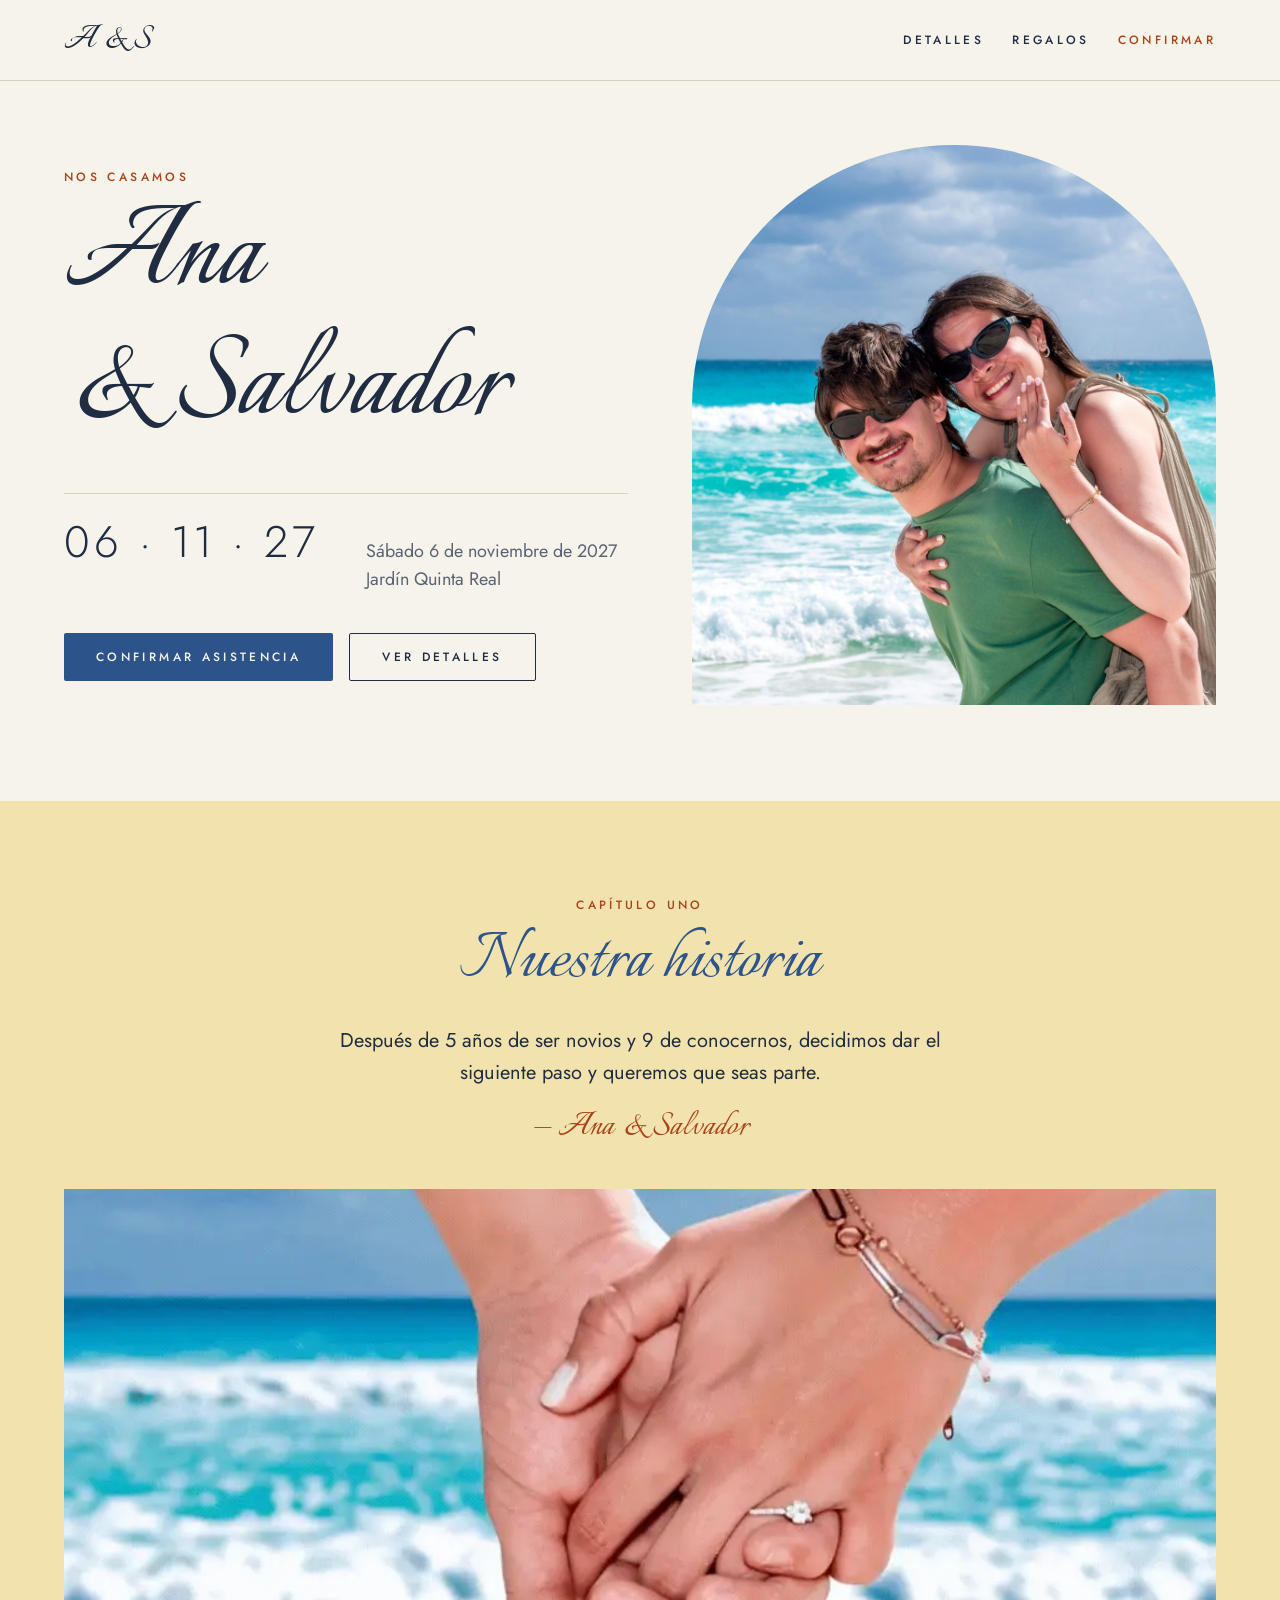
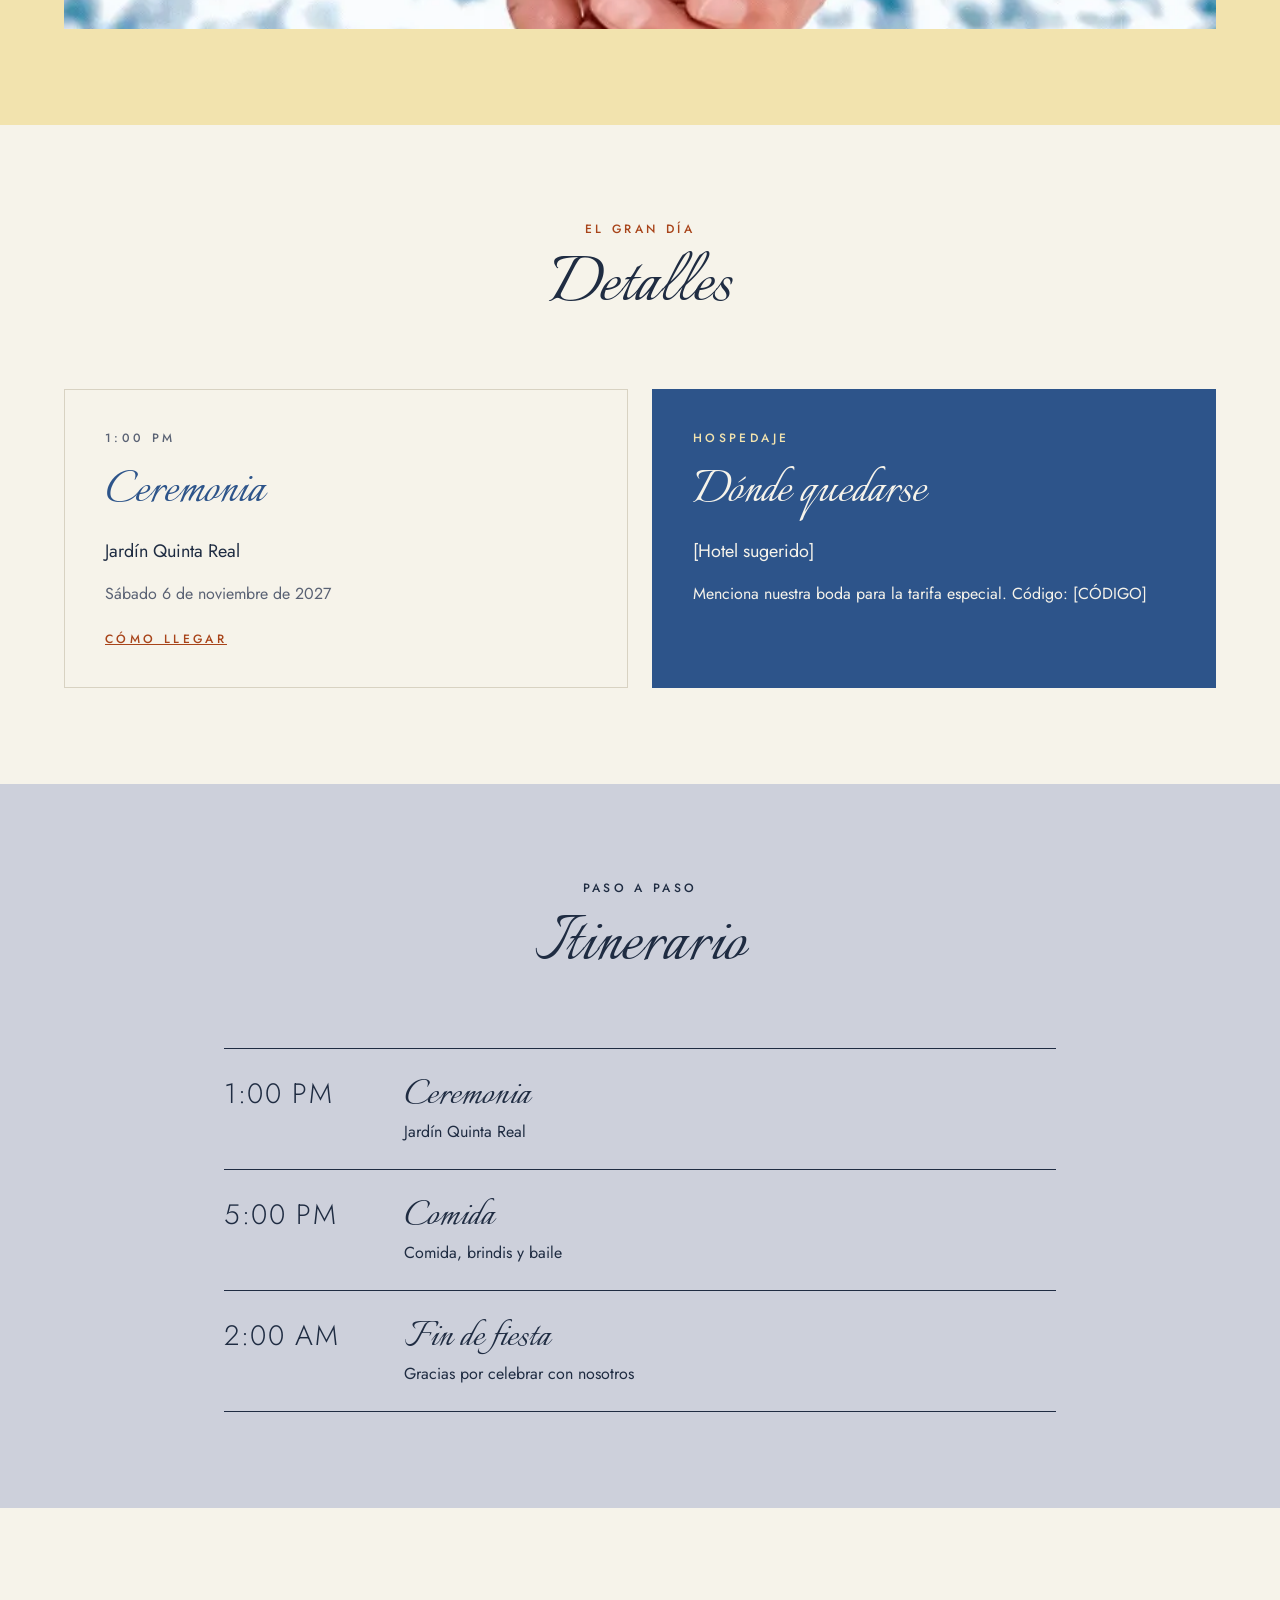
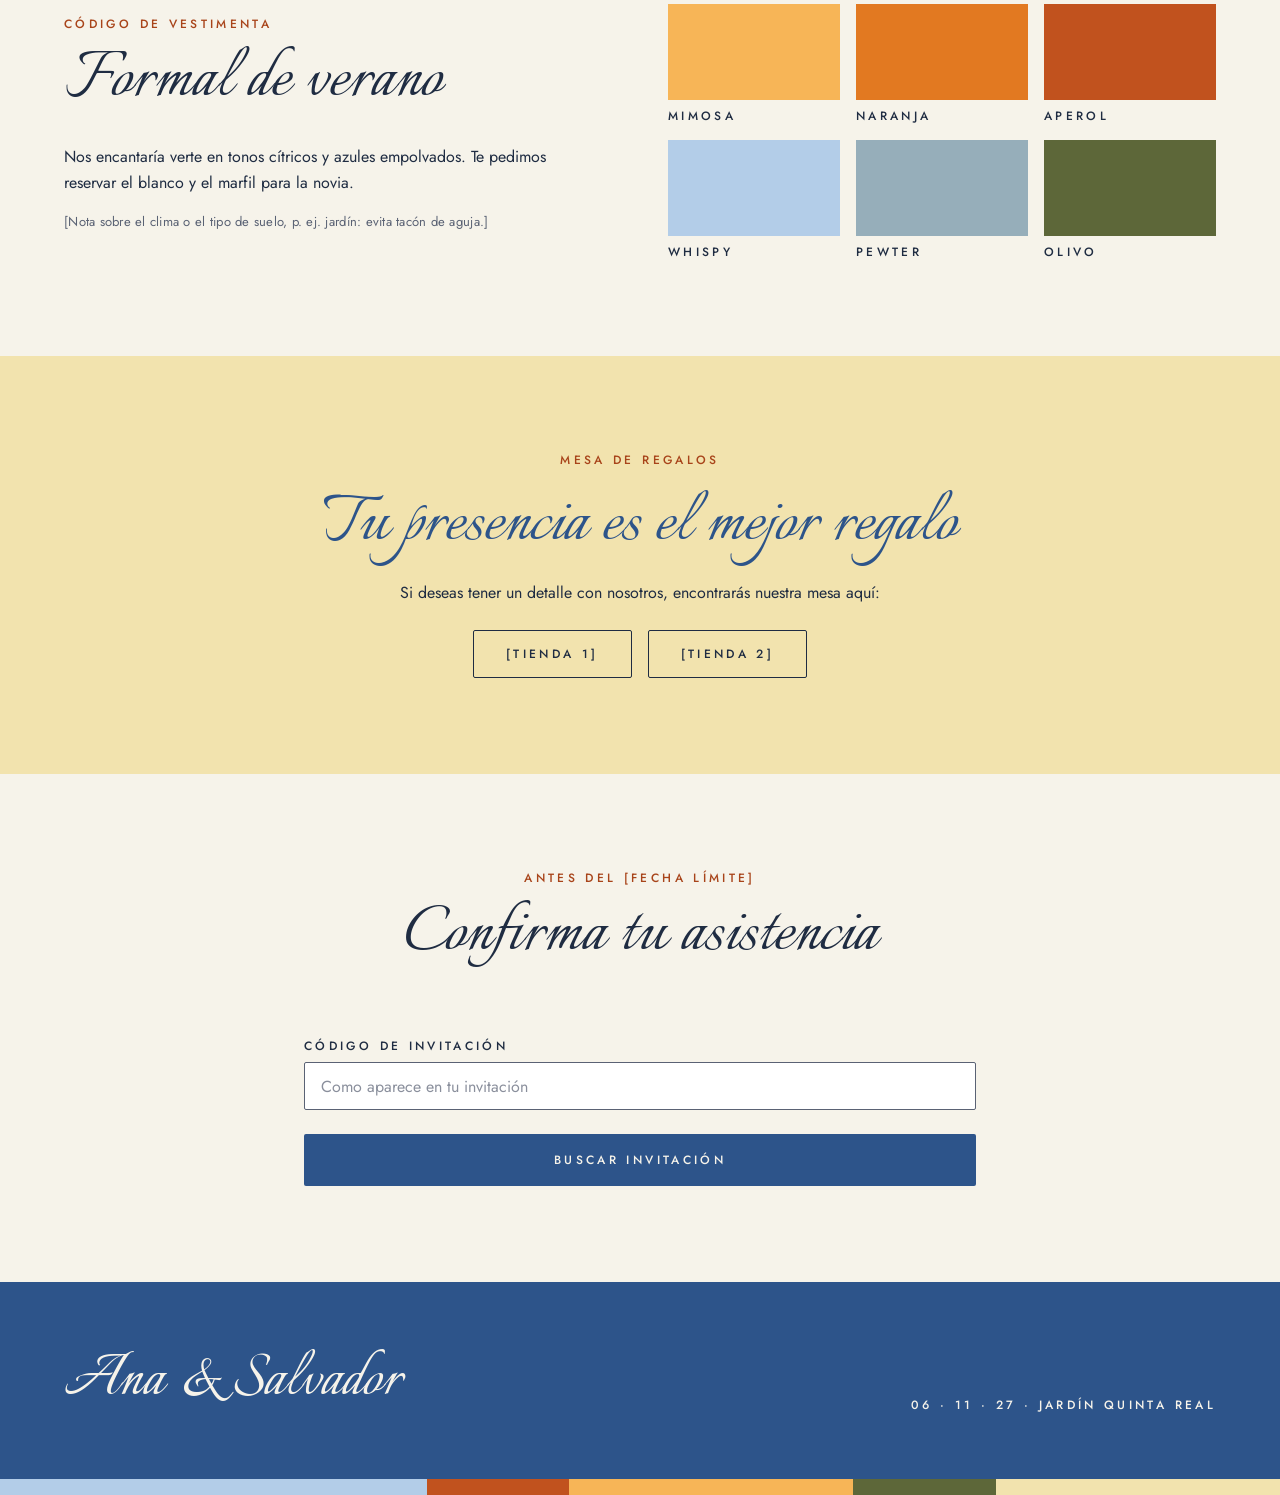
==== docs/index.html @ f6ec19f7 "cambios" ====
<!DOCTYPE html>
<html lang="es">
<head>
<meta charset="utf-8">
<meta name="viewport" content="width=device-width, initial-scale=1">
<title>Ana &amp; Salvador</title>
<meta name="description" content="Ana & Salvador se casan el 6 de noviembre de 2027 en Jardín Quinta Real. Confirma tu asistencia.">
<link rel="preconnect" href="https://fonts.googleapis.com">
<link rel="preconnect" href="https://fonts.gstatic.com" crossorigin>
<link href="https://fonts.googleapis.com/css2?family=Italianno&family=Jost:wght@300;400;500&display=swap" rel="stylesheet">
<link rel="stylesheet" href="styles.css">
</head>
<body>

<!-- Navegación -->
<header class="nav-wrap">
  <nav aria-label="Principal" class="nav">
    <a href="#inicio" class="nav-logo">A &amp; S</a>
    <div class="nav-links eyebrow">
      <a href="#detalles">Detalles</a>
      <a href="#regalos">Regalos</a>
      <a href="#rsvp" class="accent">Confirmar</a>
    </div>
  </nav>
</header>

<!-- Portada -->
<section id="inicio" class="hero">
  <div class="hero-text">
    <p class="eyebrow accent">Nos casamos</p>
    <h1 class="script hero-title">Ana<br>&amp; Salvador</h1>
    <div class="hero-date">
      <p class="cifra">06 · 11 · 27</p>
      <p class="subtitulo muted">Sábado 6 de noviembre de 2027<br>Jardín Quinta Real</p>
    </div>
    <div class="btn-row">
      <a href="#rsvp" class="btn btn-solid">Confirmar asistencia</a>
      <a href="#detalles" class="btn btn-outline">Ver detalles</a>
    </div>
  </div>
  <div class="hero-photo">
    <img src="img/portada.jpg" alt="Los novios en la playa, él la carga en la espalda y ella muestra su anillo de compromiso">
  </div>
</section>

<!-- Historia -->
<section id="historia" class="band band-mantequilla">
  <div class="container center stack">
    <p class="eyebrow aperol">Capítulo uno</p>
    <h2 class="script titulo-lg azul">Nuestra historia</h2>
    <p class="lead">Después de 5 años de ser novios y 9 de conocernos, decidimos dar el siguiente paso y queremos que seas parte.</p>
    <p class="script firma">— Ana &amp; Salvador</p>
    <img class="historia-img" src="img/historia.webp" alt="Las manos de los novios entrelazadas frente al mar, con el anillo de compromiso" loading="lazy">
  </div>
</section>

<!-- Detalles -->
<section id="detalles" class="container section">
  <div class="section-head">
    <p class="eyebrow accent">El gran día</p>
    <h2 class="script titulo-lg">Detalles</h2>
  </div>
  <div class="cards">
    <article class="card">
      <p class="eyebrow muted">1:00 PM</p>
      <h3 class="script titulo-md azul">Ceremonia</h3>
      <p class="subtitulo">Jardín Quinta Real</p>
      <p class="muted">Sábado 6 de noviembre de 2027</p>
      <a class="eyebrow card-link" href="https://maps.app.goo.gl/5q1c95rzVZUVkQ62A" target="_blank" rel="noopener">Cómo llegar</a>
    </article>
    <article class="card card-azul">
      <p class="eyebrow mantequilla">Hospedaje</p>
      <h3 class="script titulo-md">Dónde quedarse</h3>
      <p class="subtitulo">[Hotel sugerido]</p>
      <p>Menciona nuestra boda para la tarifa especial. Código: [CÓDIGO]</p>
    </article>
  </div>
</section>

<!-- Itinerario -->
<section id="itinerario" class="band band-nube">
  <div class="container narrow section">
    <div class="section-head">
      <p class="eyebrow">Paso a paso</p>
      <h2 class="script titulo-lg">Itinerario</h2>
    </div>
    <ol class="itinerario">
      <li><span class="hora">1:00 PM</span><span class="evento"><span class="script">Ceremonia</span><span>Jardín Quinta Real</span></span></li>
      <li><span class="hora">5:00 PM</span><span class="evento"><span class="script">Comida</span><span>Comida, brindis y baile</span></span></li>
      <li><span class="hora">2:00 AM</span><span class="evento"><span class="script">Fin de fiesta</span><span>Gracias por celebrar con nosotros</span></span></li>
    </ol>
  </div>
</section>

<!-- Vestimenta -->
<section id="vestimenta" class="container section split">
  <div class="split-text">
    <p class="eyebrow accent">Código de vestimenta</p>
    <h2 class="script titulo-lg">Formal de verano</h2>
    <p>Nos encantaría verte en tonos cítricos y azules empolvados. Te pedimos reservar el blanco y el marfil para la novia.</p>
    <p class="nota muted">[Nota sobre el clima o el tipo de suelo, p. ej. jardín: evita tacón de aguja.]</p>
  </div>
  <ul aria-label="Paleta sugerida" class="paleta">
    <li><span style="background:#F7B557"></span><span class="eyebrow">Mimosa</span></li>
    <li><span style="background:#E27921"></span><span class="eyebrow">Naranja</span></li>
    <li><span style="background:#C1521E"></span><span class="eyebrow">Aperol</span></li>
    <li><span style="background:#B3CDE8"></span><span class="eyebrow">Whispy</span></li>
    <li><span style="background:#96AEBA"></span><span class="eyebrow">Pewter</span></li>
    <li><span style="background:#5D6739"></span><span class="eyebrow">Olivo</span></li>
  </ul>
</section>

<!-- Regalos -->
<section id="regalos" class="band band-mantequilla">
  <div class="container narrow section center stack">
    <p class="eyebrow aperol">Mesa de regalos</p>
    <h2 class="script titulo-lg azul">Tu presencia es el mejor regalo</h2>
    <p class="lead-sm">Si deseas tener un detalle con nosotros, encontrarás nuestra mesa aquí:</p>
    <div class="btn-row center-row">
      <a href="#regalos" class="btn btn-outline">[Tienda 1]</a>
      <a href="#regalos" class="btn btn-outline">[Tienda 2]</a>
    </div>
  </div>
</section>

<!-- RSVP -->
<section id="rsvp" class="rsvp section">
  <div class="section-head">
    <p class="eyebrow accent">Antes del [fecha límite]</p>
    <h2 class="script titulo-lg">Confirma tu asistencia</h2>
  </div>

  <!-- Paso 1: código -->
  <form id="form-codigo" class="form" novalidate>
    <div class="field">
      <label for="rsvp-codigo" class="eyebrow">Código de invitación</label>
      <input id="rsvp-codigo" name="codigo" type="text" autocomplete="off" autocapitalize="characters" spellcheck="false" placeholder="Como aparece en tu invitación" required>
    </div>
    <p id="codigo-error" class="error" role="alert" hidden></p>
    <button type="submit" class="btn btn-solid btn-block">Buscar invitación</button>
  </form>

  <!-- Paso 2: integrantes -->
  <form id="form-invitados" class="form" novalidate hidden>
    <div class="grupo-head">
      <p class="eyebrow muted">Invitación para</p>
      <p id="grupo-nombre" class="script titulo-sm azul"></p>
    </div>
    <div id="lista-invitados" class="invitados"></div>
    <p id="invitados-error" class="error" role="alert" hidden></p>
    <button type="submit" class="btn btn-solid btn-block">Enviar confirmación</button>
    <button type="button" id="btn-otro-codigo" class="link-btn eyebrow">Usar otro código</button>
  </form>

  <!-- Paso 3: gracias -->
  <div id="rsvp-gracias" class="gracias" role="status" hidden>
    <p class="script gracias-titulo">¡Gracias!</p>
    <p id="gracias-texto" class="gracias-texto"></p>
    <button type="button" id="btn-editar" class="btn btn-outline">Editar respuesta</button>
  </div>
</section>

<!-- Pie -->
<footer class="footer">
  <div class="container footer-inner">
    <p class="script footer-names">Ana &amp; Salvador</p>
    <p class="eyebrow">06 · 11 · 27 · Jardín Quinta Real</p>
  </div>
  <div class="footer-stripes" aria-hidden="true">
    <span style="background:#B3CDE8"></span><span style="background:#C1521E"></span><span style="background:#F7B557"></span><span style="background:#5D6739"></span><span style="background:#F2E3AE"></span>
  </div>
</footer>

<template id="tpl-invitado">
  <fieldset class="invitado">
    <legend class="invitado-nombre"></legend>
    <div class="opciones" data-campo="asiste">
      <button type="button" class="opcion" data-valor="si" aria-pressed="false">Asistirá</button>
      <button type="button" class="opcion" data-valor="no" aria-pressed="false">No podrá asistir</button>
    </div>
    <div class="menu" hidden>
      <p class="eyebrow muted menu-label">Menú</p>
      <div class="opciones" data-campo="menu">
        <button type="button" class="opcion" data-valor="Tradicional" aria-pressed="false">Tradicional</button>
        <button type="button" class="opcion" data-valor="Vegetariano" aria-pressed="false">Vegetariano</button>
      </div>
    </div>
  </fieldset>
</template>

<script src="config.js"></script>
<script src="app.js"></script>
</body>
</html>
---- docs/styles.css ----
:root {
  --papel: #F6F3EA;
  --mantequilla: #F2E3AE;
  --nube: #CDD0DB;
  --linea: #D8D2C2;
  --azul: #2D548A;
  --aperol: #C1521E;
  --texto-aperol: #A8441A;
  --topaz: #87260E;
  --tinta: #1F2C42;
  --suave: #5A6274;
  --script: "Italianno", "Snell Roundhand", cursive;
  --sans: "Jost", "Futura", "Century Gothic", sans-serif;
}

* { box-sizing: border-box; }
html { scroll-behavior: smooth; }
body {
  margin: 0;
  background: var(--papel);
  color: var(--tinta);
  font: 400 16px/26px var(--sans);
}
img { max-width: 100%; }
a { color: var(--texto-aperol); }
a:hover { color: var(--topaz); }
input, button { font-family: inherit; }
input:focus-visible, button:focus-visible, a:focus-visible { outline: 2px solid var(--azul); outline-offset: 2px; }
p { margin: 0; }
h1, h2, h3 { margin: 0; font-weight: 400; }
[hidden] { display: none !important; }

/* Tipografía */
.script { font-family: var(--script); font-weight: 400; }
.eyebrow { font-size: 12px; line-height: 16px; font-weight: 500; letter-spacing: 0.28em; text-transform: uppercase; }
.cifra { font-size: 44px; line-height: 48px; font-weight: 300; letter-spacing: 0.08em; }
.subtitulo { font-size: 18px; line-height: 28px; }
.nota { font-size: 13px; line-height: 20px; letter-spacing: 0.02em; }
.titulo-lg { font-size: 80px; line-height: 1; }
.titulo-md { font-size: 56px; line-height: 1.05; }
.titulo-sm { font-size: 48px; line-height: 1.05; }
.accent, .aperol { color: var(--texto-aperol); }
.azul { color: var(--azul); }
.muted { color: var(--suave); }
.mantequilla { color: var(--mantequilla); }

/* Layout */
.container { max-width: 1200px; margin: 0 auto; padding-left: 24px; padding-right: 24px; }
.narrow { max-width: 880px; }
.section { padding-top: 96px; padding-bottom: 96px; }
.section-head { text-align: center; margin-bottom: 64px; }
.section-head .eyebrow { margin-bottom: 8px; }
.center { text-align: center; }
.stack { display: flex; flex-direction: column; align-items: center; gap: 16px; }
.band-mantequilla { background: var(--mantequilla); }
.band-nube { background: var(--nube); }

/* Botones */
.btn-row { margin-top: 40px; display: flex; flex-wrap: wrap; gap: 16px; }
.center-row { justify-content: center; margin-top: 8px; }
.btn {
  display: inline-flex; align-items: center; justify-content: center;
  min-height: 48px; padding: 0 32px;
  font-size: 12px; font-weight: 500; letter-spacing: 0.28em; text-transform: uppercase;
  text-decoration: none; border-radius: 2px; cursor: pointer;
}
.btn-solid { background: var(--azul); color: var(--papel); border: 0; }
.btn-solid:hover { background: #24456f; color: var(--papel); }
.btn-solid:disabled { opacity: 0.6; cursor: wait; }
.btn-outline { background: transparent; border: 1px solid var(--tinta); color: var(--tinta); }
.btn-outline:hover { background: var(--tinta); color: var(--papel); }
.btn-block { width: 100%; min-height: 52px; }

/* Navegación */
.nav-wrap { border-bottom: 1px solid var(--linea); }
.nav { max-width: 1200px; margin: 0 auto; padding: 20px 24px; display: flex; flex-wrap: wrap; align-items: center; justify-content: space-between; gap: 16px; }
.nav-logo { font-family: var(--script); font-size: 40px; line-height: 40px; color: var(--tinta); text-decoration: none; }
.nav-links { display: flex; flex-wrap: wrap; gap: 8px 28px; }
.nav-links a { color: var(--tinta); text-decoration: none; }
.nav-links a.accent { color: var(--texto-aperol); }

/* Portada */
.hero { max-width: 1200px; margin: 0 auto; padding: 64px 24px 96px; display: flex; flex-wrap: wrap; gap: 64px; align-items: center; }
.hero-text { flex: 1 1 460px; min-width: 0; display: flex; flex-direction: column; }
.hero-text > .eyebrow { margin-bottom: 8px; }
.hero-title { font-size: clamp(88px, 11vw, 150px); line-height: 0.92; }
.hero-date { margin-top: 40px; padding-top: 24px; border-top: 1px solid var(--linea); display: flex; flex-wrap: wrap; gap: 24px 48px; align-items: baseline; }
.hero-photo { flex: 1 1 420px; min-width: 0; height: 560px; position: relative; }
.hero-photo img { position: absolute; inset: 0; width: 100%; height: 100%; object-fit: cover; object-position: 40% center; border-radius: 999px 999px 0 0; }

/* Historia */
#historia .container { padding-top: 96px; padding-bottom: 96px; }
#historia .eyebrow { margin-bottom: -8px; }
#historia h2 { margin-bottom: 8px; }
.lead { max-width: 640px; font-size: 20px; line-height: 32px; }
.lead-sm { max-width: 560px; }
.firma { font-size: 40px; line-height: 44px; color: var(--texto-aperol); }
.historia-img { display: block; width: 100%; height: 440px; object-fit: cover; margin-top: 24px; }

/* Detalles */
.cards { display: grid; grid-template-columns: repeat(auto-fit, minmax(300px, 1fr)); gap: 24px; }
.card { border: 1px solid var(--linea); padding: 40px; display: flex; flex-direction: column; gap: 16px; }
.card-azul { background: var(--azul); color: var(--papel); border-color: var(--azul); }
.card-link { margin-top: 8px; }

/* Itinerario */
.itinerario { list-style: none; margin: 0; padding: 0; border-top: 1px solid var(--tinta); }
.itinerario li { display: flex; flex-wrap: wrap; gap: 8px 40px; align-items: baseline; padding: 24px 0; border-bottom: 1px solid var(--tinta); }
.hora { flex: 0 0 140px; font-size: 28px; line-height: 36px; font-weight: 300; letter-spacing: 0.06em; }
.evento { flex: 1 1 240px; display: flex; flex-direction: column; }
.evento .script { font-size: 44px; line-height: 1.05; }

/* Vestimenta */
.split { display: flex; flex-wrap: wrap; gap: 48px 96px; align-items: center; }
.split-text { flex: 1 1 380px; min-width: 0; }
.split-text > .eyebrow { margin-bottom: 8px; }
.split-text h2 { margin-bottom: 24px; }
.split-text p:not(.eyebrow) { max-width: 520px; margin-bottom: 16px; }
.paleta { flex: 1 1 420px; min-width: 0; list-style: none; margin: 0; padding: 0; display: grid; grid-template-columns: repeat(3, minmax(0, 1fr)); gap: 16px; }
.paleta li { display: flex; flex-direction: column; gap: 8px; }
.paleta li span:first-child { display: block; height: 96px; }

/* RSVP */
.rsvp { max-width: 720px; margin: 0 auto; padding-left: 24px; padding-right: 24px; }
.form { display: flex; flex-direction: column; gap: 24px; }
.field { display: flex; flex-direction: column; gap: 8px; }
.field input {
  min-height: 48px; padding: 0 16px; border: 1px solid var(--suave); background: #fff; color: var(--tinta);
  font-size: 18px; letter-spacing: 0.12em; text-transform: uppercase; border-radius: 2px;
}
.field input::placeholder { text-transform: none; letter-spacing: normal; font-size: 16px; color: #8a8f9c; }
.error { color: var(--topaz); font-size: 14px; line-height: 20px; }
.grupo-head { text-align: center; padding-bottom: 8px; border-bottom: 1px solid var(--linea); }
.invitados { display: flex; flex-direction: column; gap: 16px; }
.invitado { border: 1px solid var(--linea); background: #fff; margin: 0; padding: 24px; display: flex; flex-direction: column; gap: 16px; border-radius: 2px; }
.invitado.falta { border-color: var(--aperol); }
.invitado-nombre { padding: 0; float: left; width: 100%; font-size: 20px; line-height: 28px; font-weight: 400; }
.opciones { clear: both; display: grid; grid-template-columns: repeat(2, minmax(0, 1fr)); gap: 12px; }
.opcion {
  min-height: 48px; padding: 0 12px; font-size: 12px; font-weight: 500; letter-spacing: 0.2em; text-transform: uppercase;
  border-radius: 2px; cursor: pointer; background: transparent; color: var(--tinta); border: 1px solid var(--suave);
}
.opcion:hover { border-color: var(--tinta); }
.opcion[aria-pressed="true"] { background: var(--tinta); color: var(--papel); border-color: var(--tinta); }
.menu { display: flex; flex-direction: column; gap: 8px; padding-top: 16px; border-top: 1px dashed var(--linea); }
/* El menú es secundario: botones más chicos y selección suave, sin el relleno oscuro. */
.menu .opciones { gap: 8px; }
.menu .opcion {
  min-height: 38px; font-size: 11px; letter-spacing: 0.16em;
  color: var(--suave); border-color: var(--linea); background: transparent;
}
.menu .opcion:hover { border-color: var(--suave); color: var(--tinta); }
.menu .opcion[aria-pressed="true"] { background: #EEF2F8; color: var(--azul); border-color: var(--azul); }
.link-btn { align-self: center; background: none; border: 0; padding: 8px; color: var(--suave); cursor: pointer; text-decoration: underline; text-underline-offset: 4px; }
.link-btn:hover { color: var(--tinta); }
.gracias { border: 1px solid var(--linea); padding: 64px 40px; text-align: center; display: flex; flex-direction: column; gap: 16px; align-items: center; }
.gracias-titulo { font-size: 64px; line-height: 1; color: var(--aperol); }
.gracias-texto { max-width: 440px; }

/* Pie */
.footer { background: var(--azul); color: var(--papel); }
.footer-inner { padding-top: 64px; padding-bottom: 64px; display: flex; flex-wrap: wrap; gap: 24px; align-items: flex-end; justify-content: space-between; }
.footer-names { font-size: 72px; line-height: 0.95; }
.footer-inner .eyebrow { line-height: 20px; }
.footer-stripes { display: grid; grid-template-columns: 3fr 1fr 2fr 1fr 2fr; height: 16px; }

/* Móvil */
@media (max-width: 640px) {
  .container, .rsvp, .nav, .hero { padding-left: 16px; padding-right: 16px; }
  .section, #historia .container { padding-top: 64px; padding-bottom: 64px; }
  .section-head { margin-bottom: 40px; }
  .titulo-lg { font-size: 60px; }
  .titulo-md { font-size: 48px; }
  .titulo-sm { font-size: 40px; }
  .hero { padding-top: 40px; padding-bottom: 64px; gap: 40px; }
  .hero-text, .hero-photo, .split-text, .paleta { flex-basis: 100%; }
  .hero-title { font-size: 84px; }
  .hero-photo { height: 420px; }
  .historia-img { height: 280px; }
  .card { padding: 28px 24px; }
  .cards { grid-template-columns: 1fr; }
  .hora { flex-basis: 100%; }
  .invitado { padding: 20px 16px; }
  .opcion { letter-spacing: 0.12em; }
  .gracias { padding: 48px 20px; }
  .footer-names { font-size: 56px; }
}
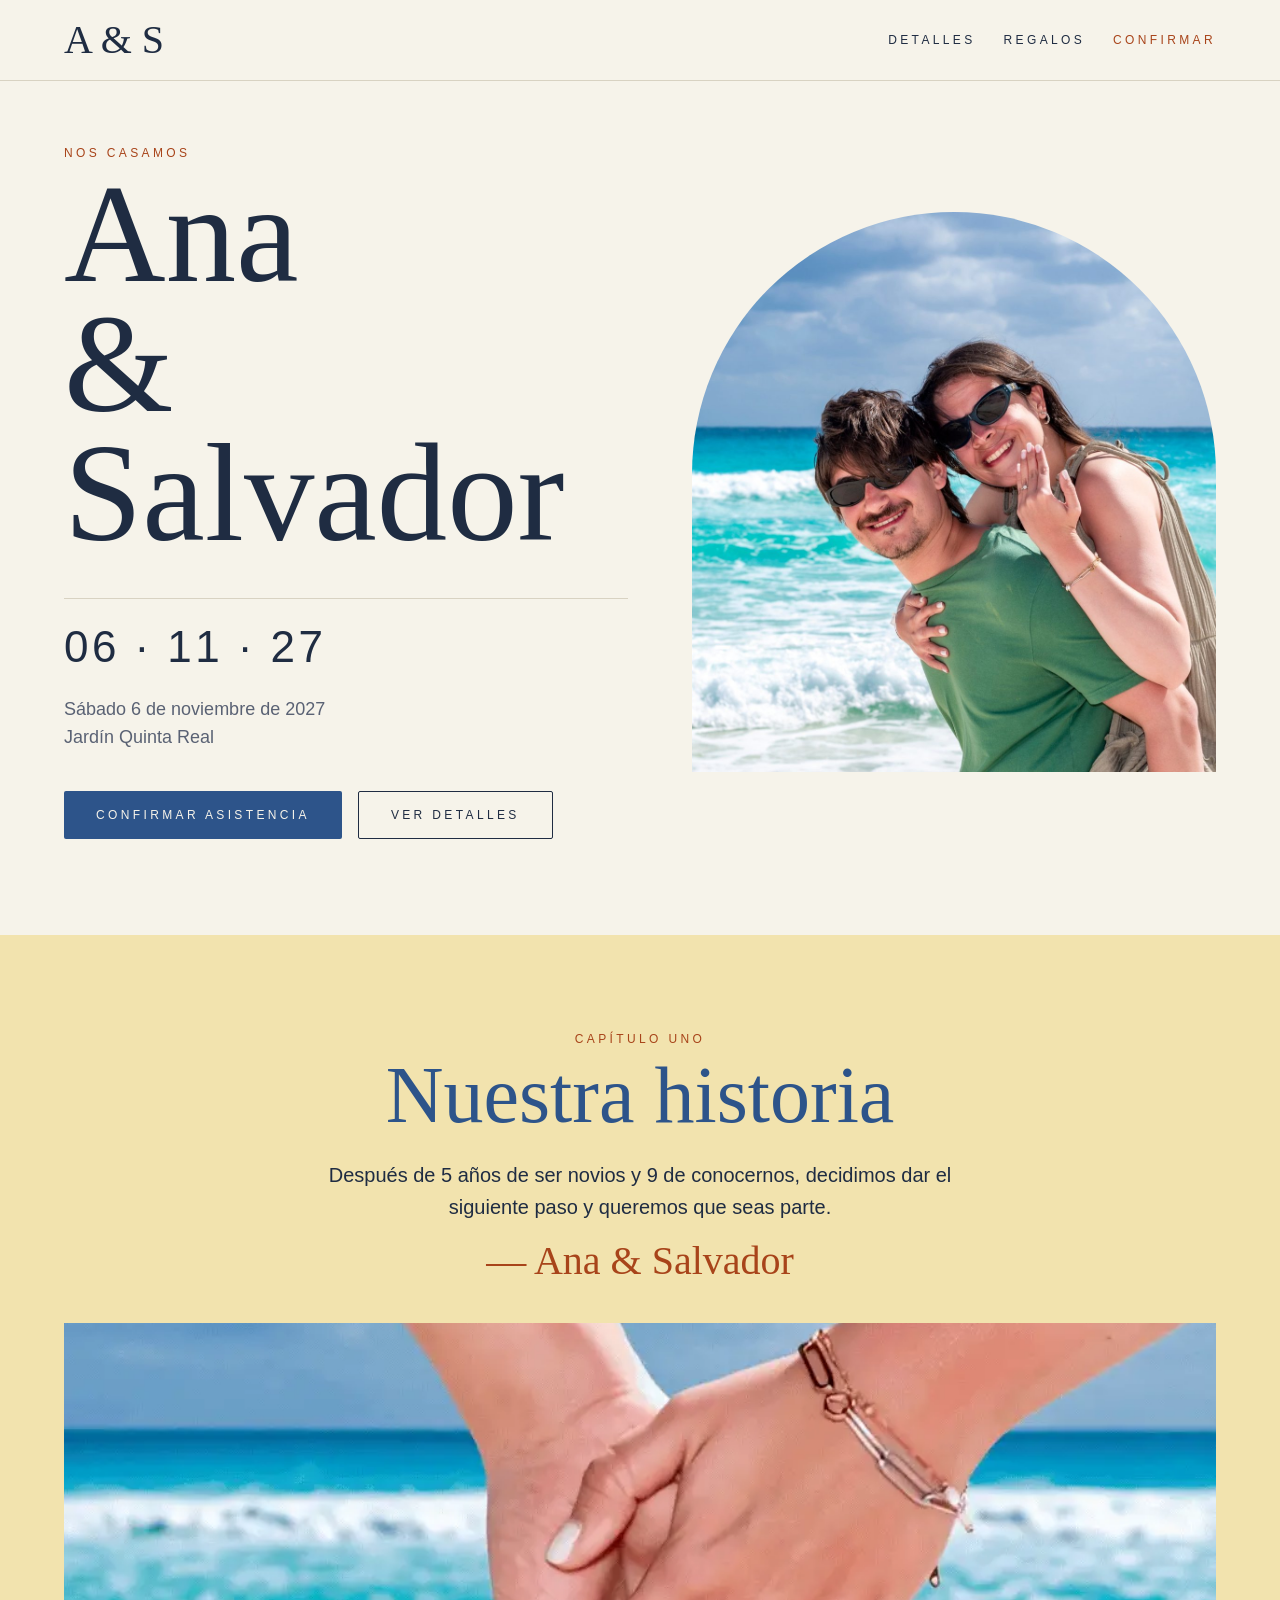
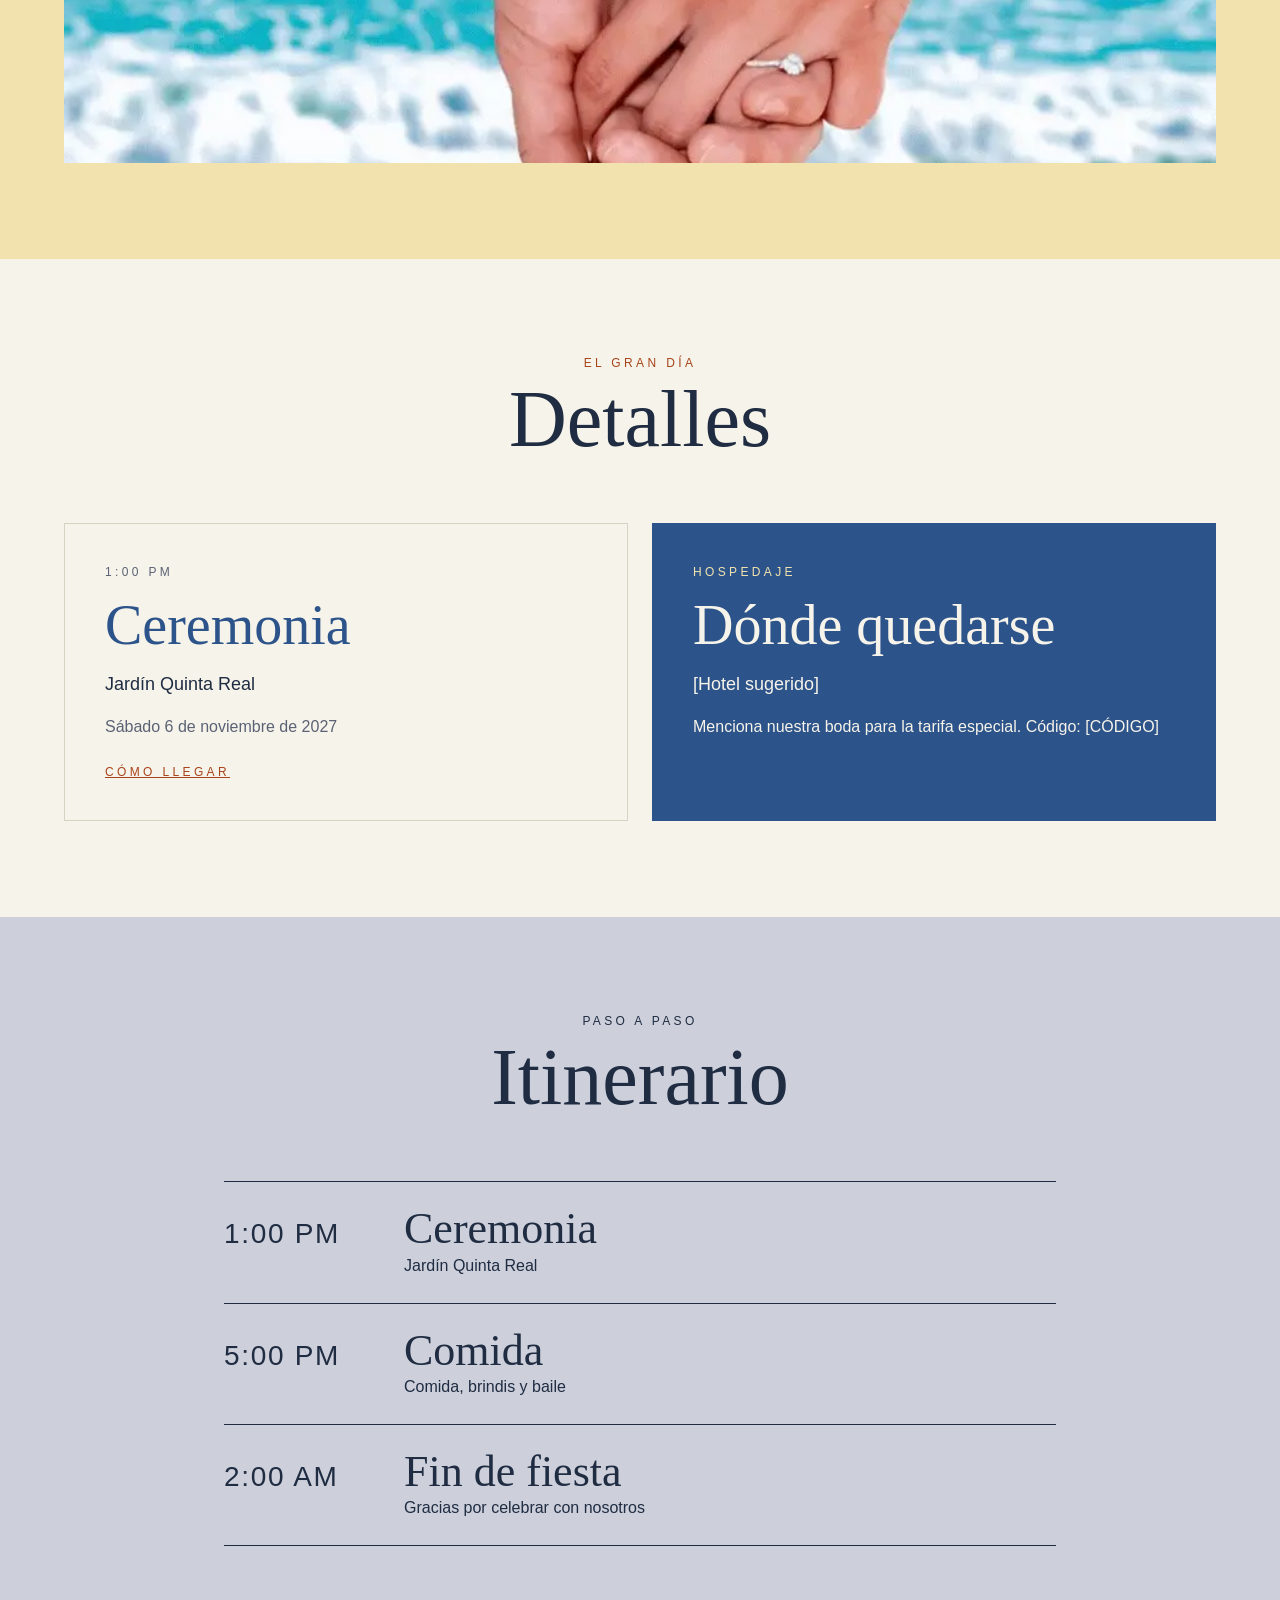
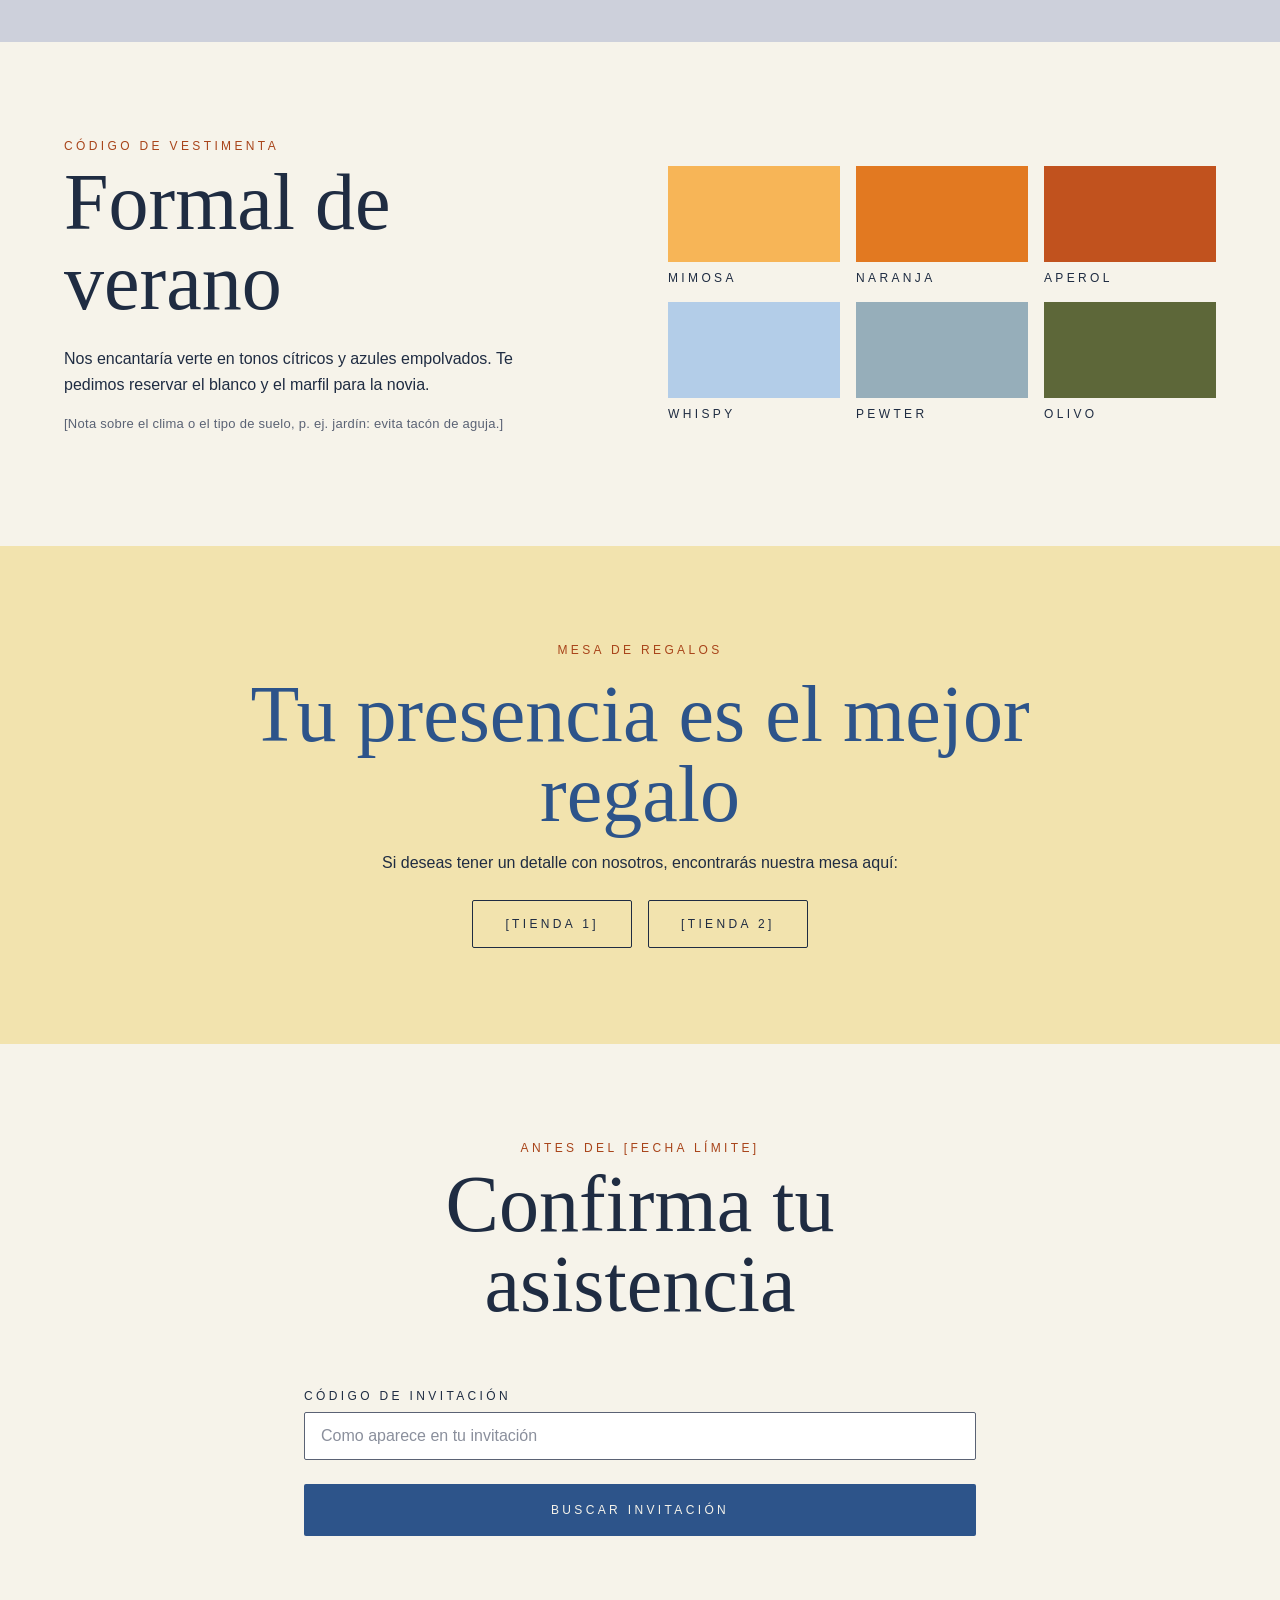
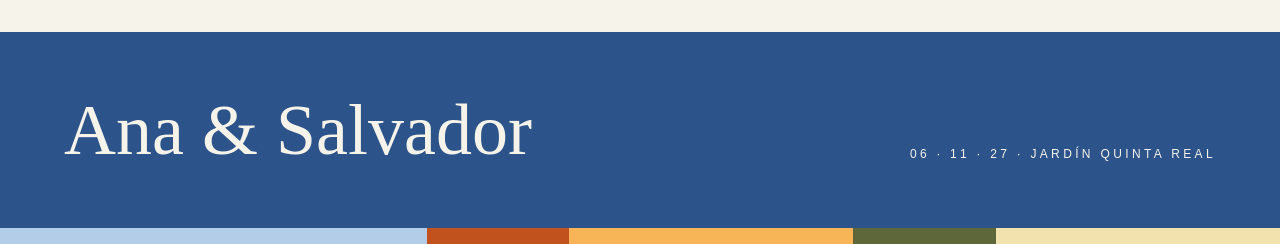
==== commit c0b02c85: "cambios" ====
--- a/docs/index.html
+++ b/docs/index.html
@@ -3,6 +3,8 @@
 <head>
 <meta charset="utf-8">
 <meta name="viewport" content="width=device-width, initial-scale=1">
+<meta http-equiv="Content-Security-Policy" content="default-src 'self'; script-src 'self'; style-src 'self' 'unsafe-inline' https://fonts.googleapis.com; font-src https://fonts.gstatic.com; img-src 'self' data:; connect-src https://script.google.com https://script.googleusercontent.com; form-action 'none'; base-uri 'none'; object-src 'none'">
+<meta name="referrer" content="strict-origin-when-cross-origin">
 <title>Ana &amp; Salvador</title>
 <meta name="description" content="Ana & Salvador se casan el 6 de noviembre de 2027 en Jardín Quinta Real. Confirma tu asistencia.">
 <link rel="preconnect" href="https://fonts.googleapis.com">
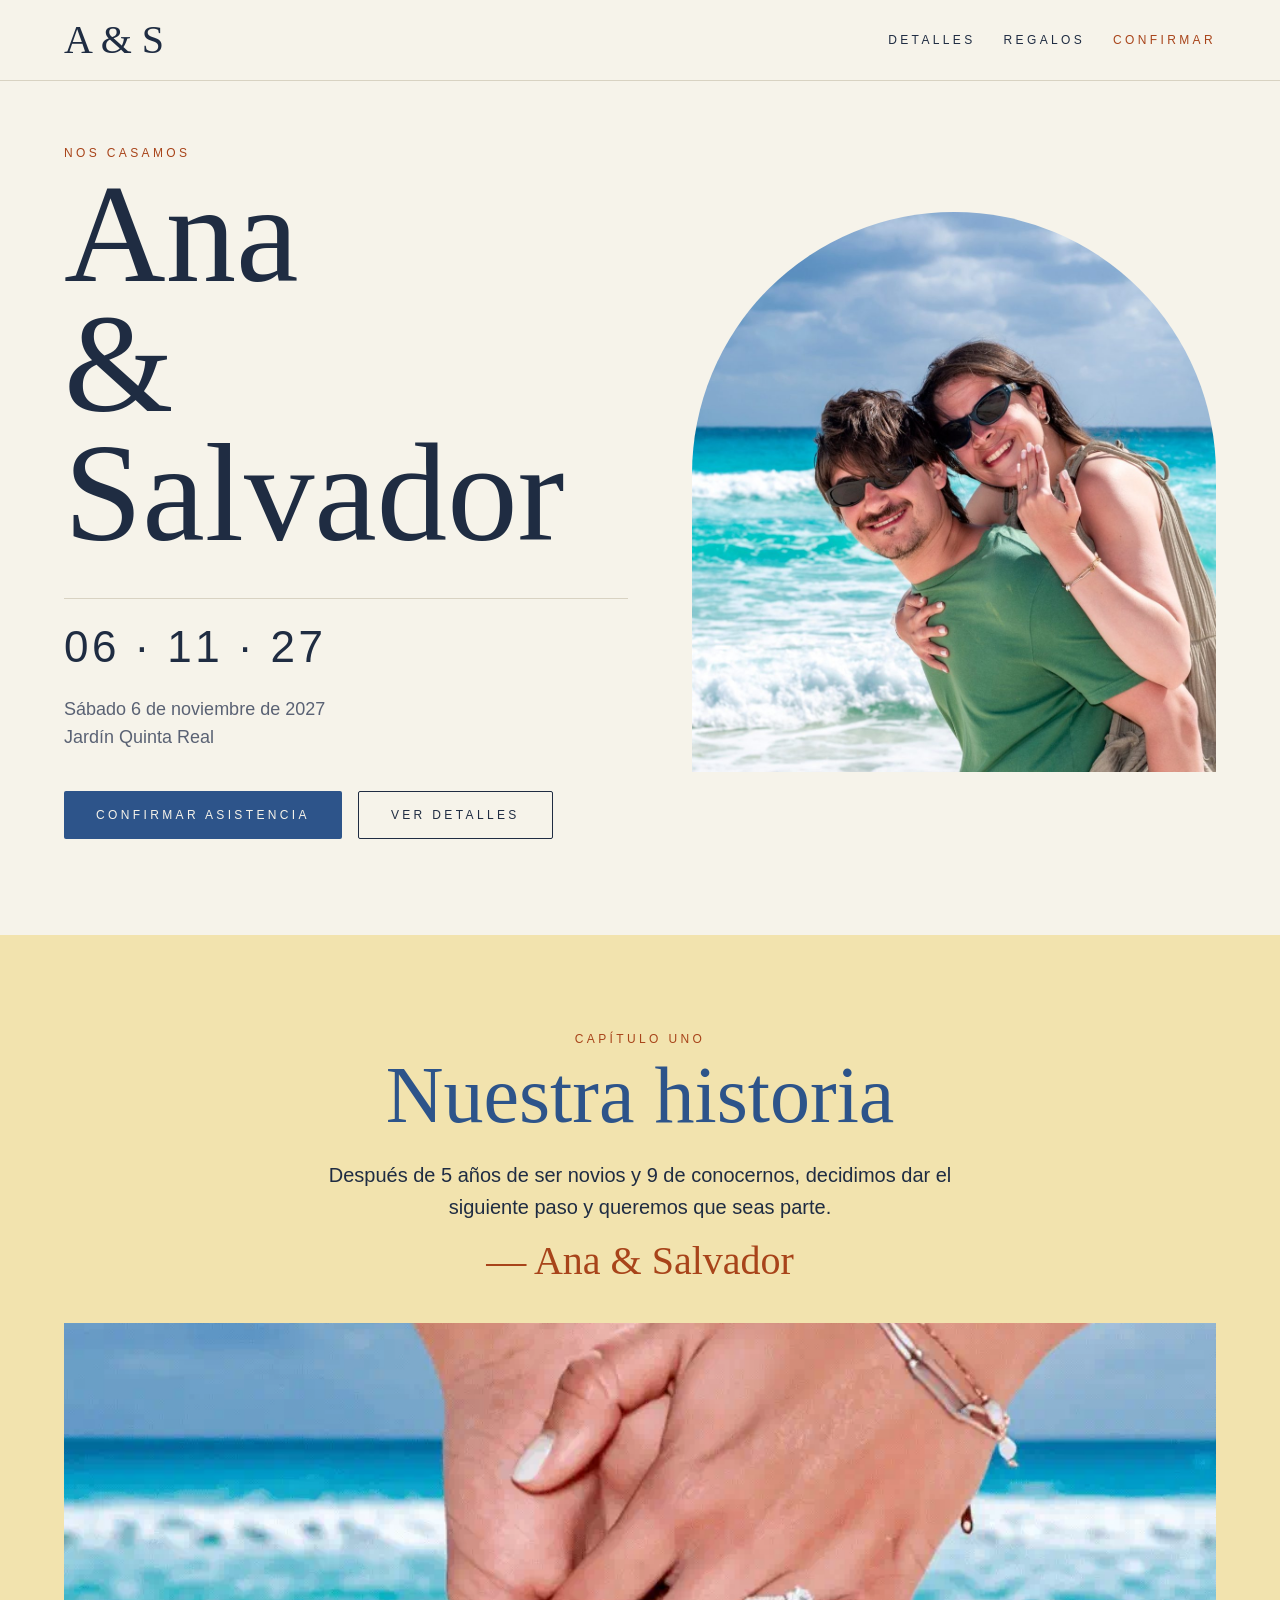
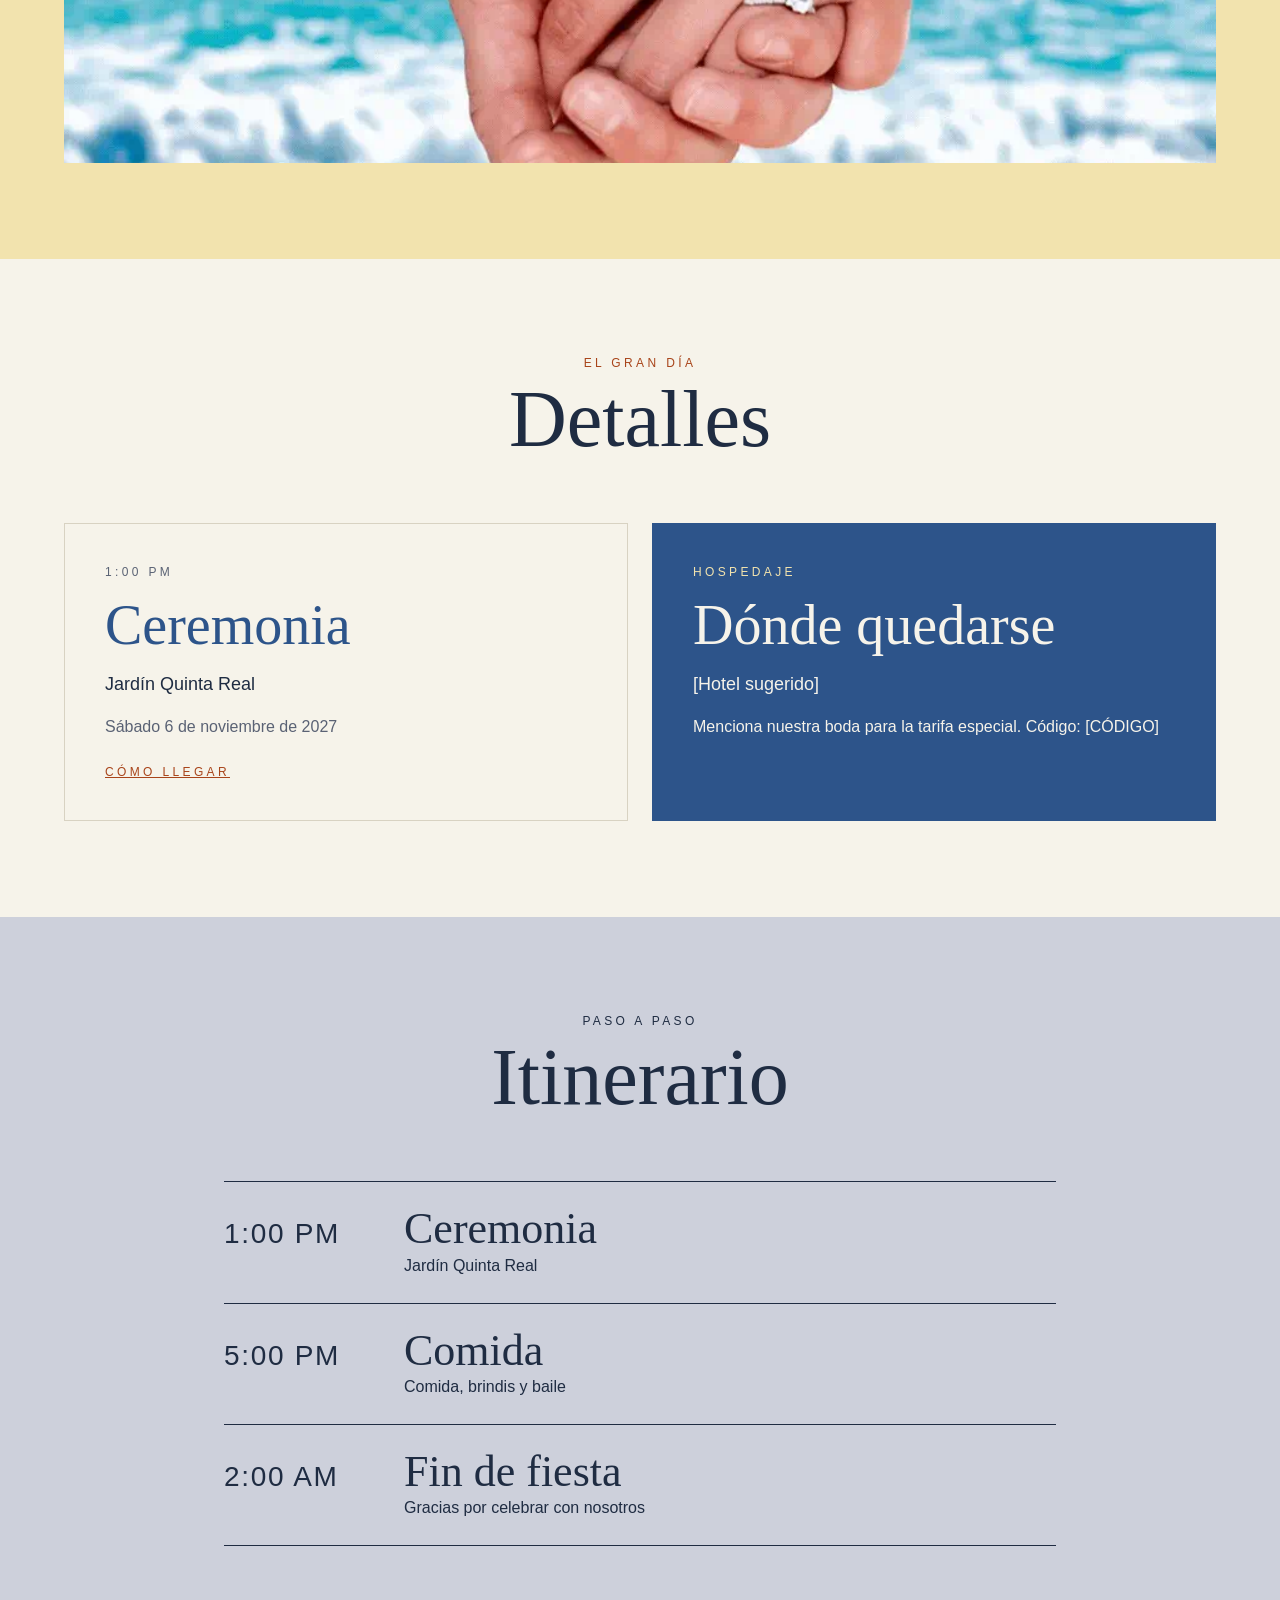
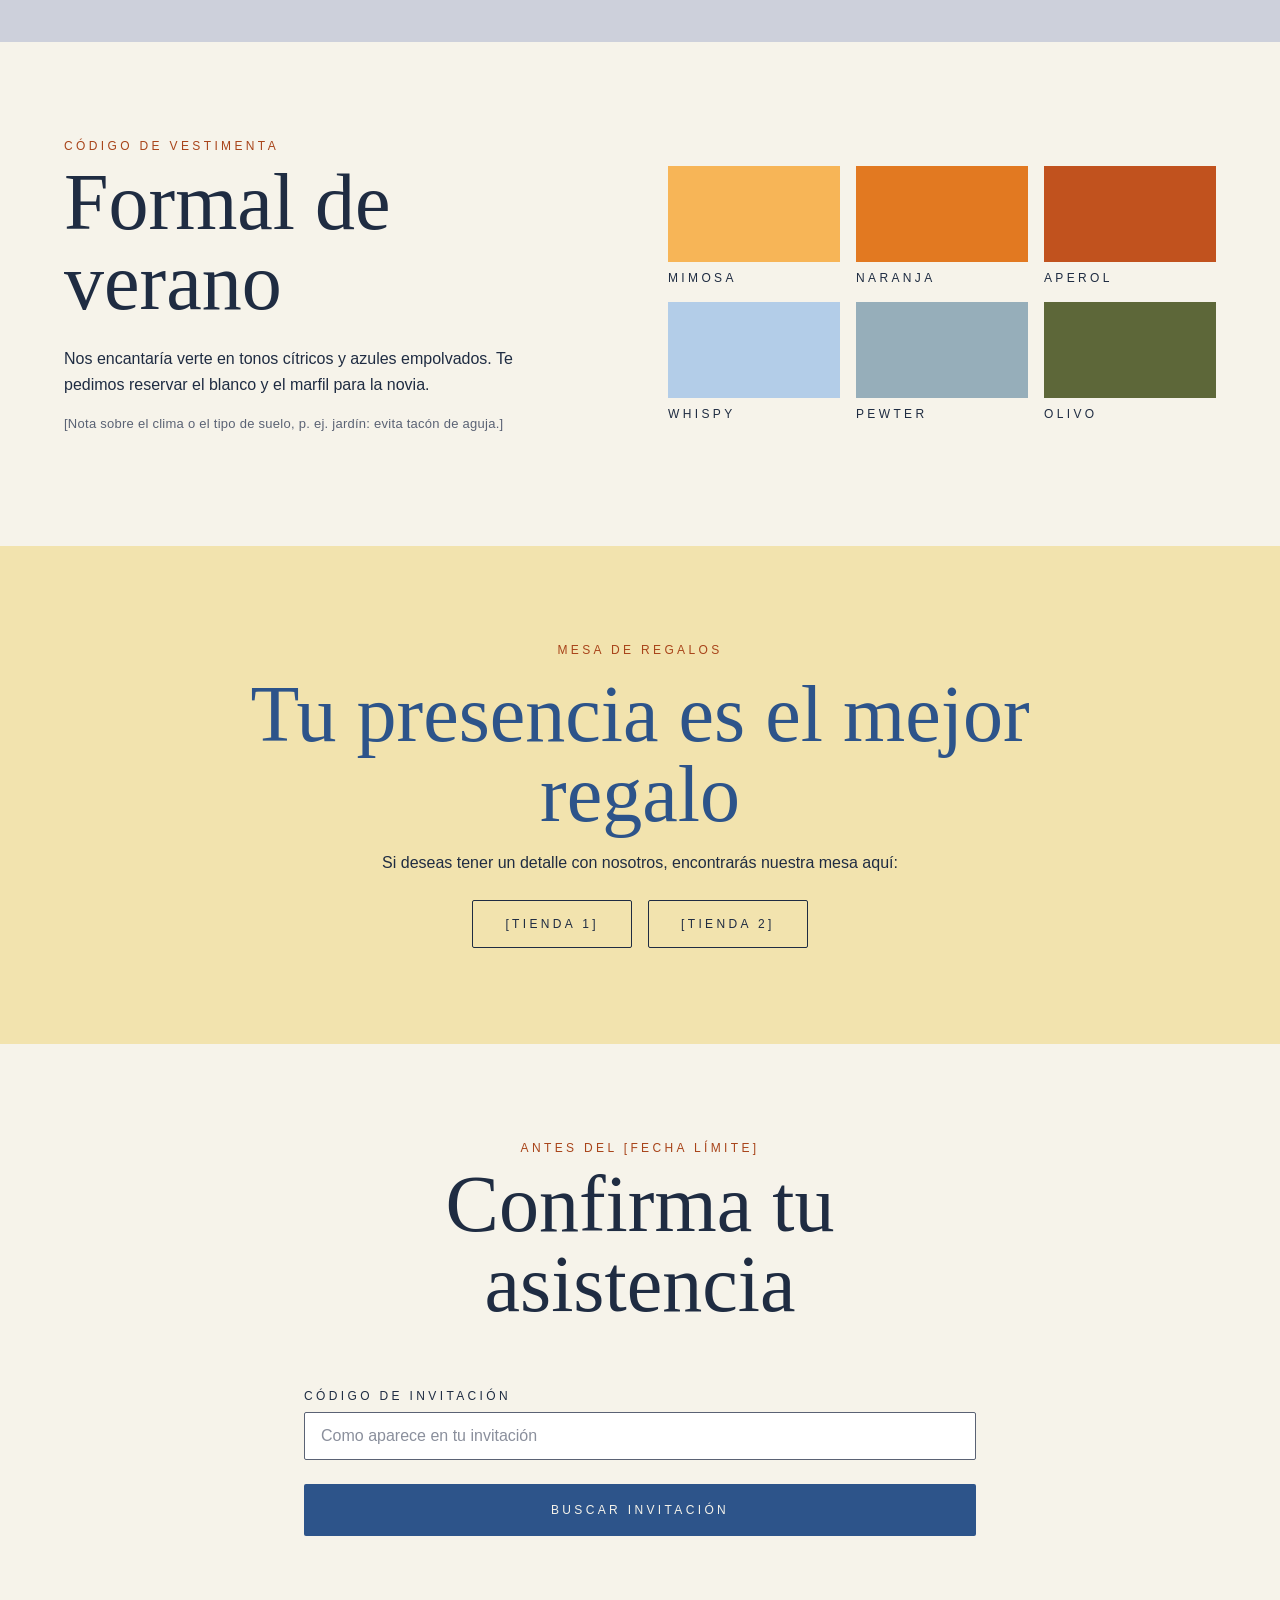
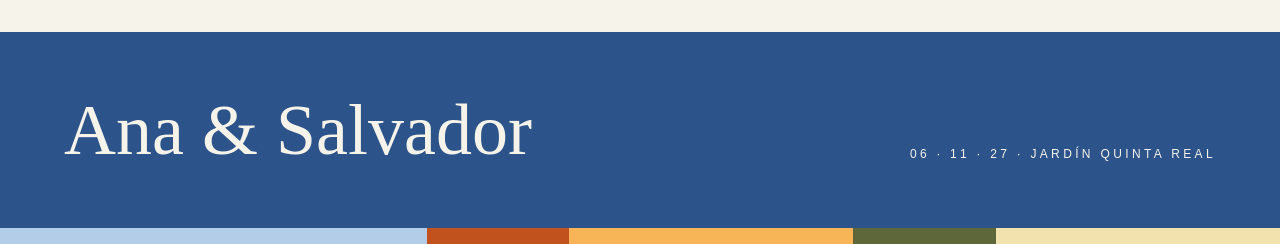
==== commit 0368d47c: "cambios" ====
--- a/docs/index.html
+++ b/docs/index.html
@@ -5,12 +5,14 @@
 <meta name="viewport" content="width=device-width, initial-scale=1">
 <meta http-equiv="Content-Security-Policy" content="default-src 'self'; script-src 'self'; style-src 'self' 'unsafe-inline' https://fonts.googleapis.com; font-src https://fonts.gstatic.com; img-src 'self' data:; connect-src https://script.google.com https://script.googleusercontent.com; form-action 'none'; base-uri 'none'; object-src 'none'">
 <meta name="referrer" content="strict-origin-when-cross-origin">
+<meta name="color-scheme" content="only light">
+<meta name="theme-color" content="#F6F3EA">
 <title>Ana &amp; Salvador</title>
 <meta name="description" content="Ana & Salvador se casan el 6 de noviembre de 2027 en Jardín Quinta Real. Confirma tu asistencia.">
 <link rel="preconnect" href="https://fonts.googleapis.com">
 <link rel="preconnect" href="https://fonts.gstatic.com" crossorigin>
 <link href="https://fonts.googleapis.com/css2?family=Italianno&family=Jost:wght@300;400;500&display=swap" rel="stylesheet">
-<link rel="stylesheet" href="styles.css">
+<link rel="stylesheet" href="styles.css?v=2">
 </head>
 <body>
 
@@ -190,7 +192,7 @@
   </fieldset>
 </template>
 
-<script src="config.js"></script>
-<script src="app.js"></script>
+<script src="config.js?v=2"></script>
+<script src="app.js?v=2"></script>
 </body>
 </html>
--- a/docs/styles.css
+++ b/docs/styles.css
@@ -1,4 +1,6 @@
 :root {
+  /* La página solo tiene versión clara: evita que el navegador la oscurezca. */
+  color-scheme: only light;
   --papel: #F6F3EA;
   --mantequilla: #F2E3AE;
   --nube: #CDD0DB;
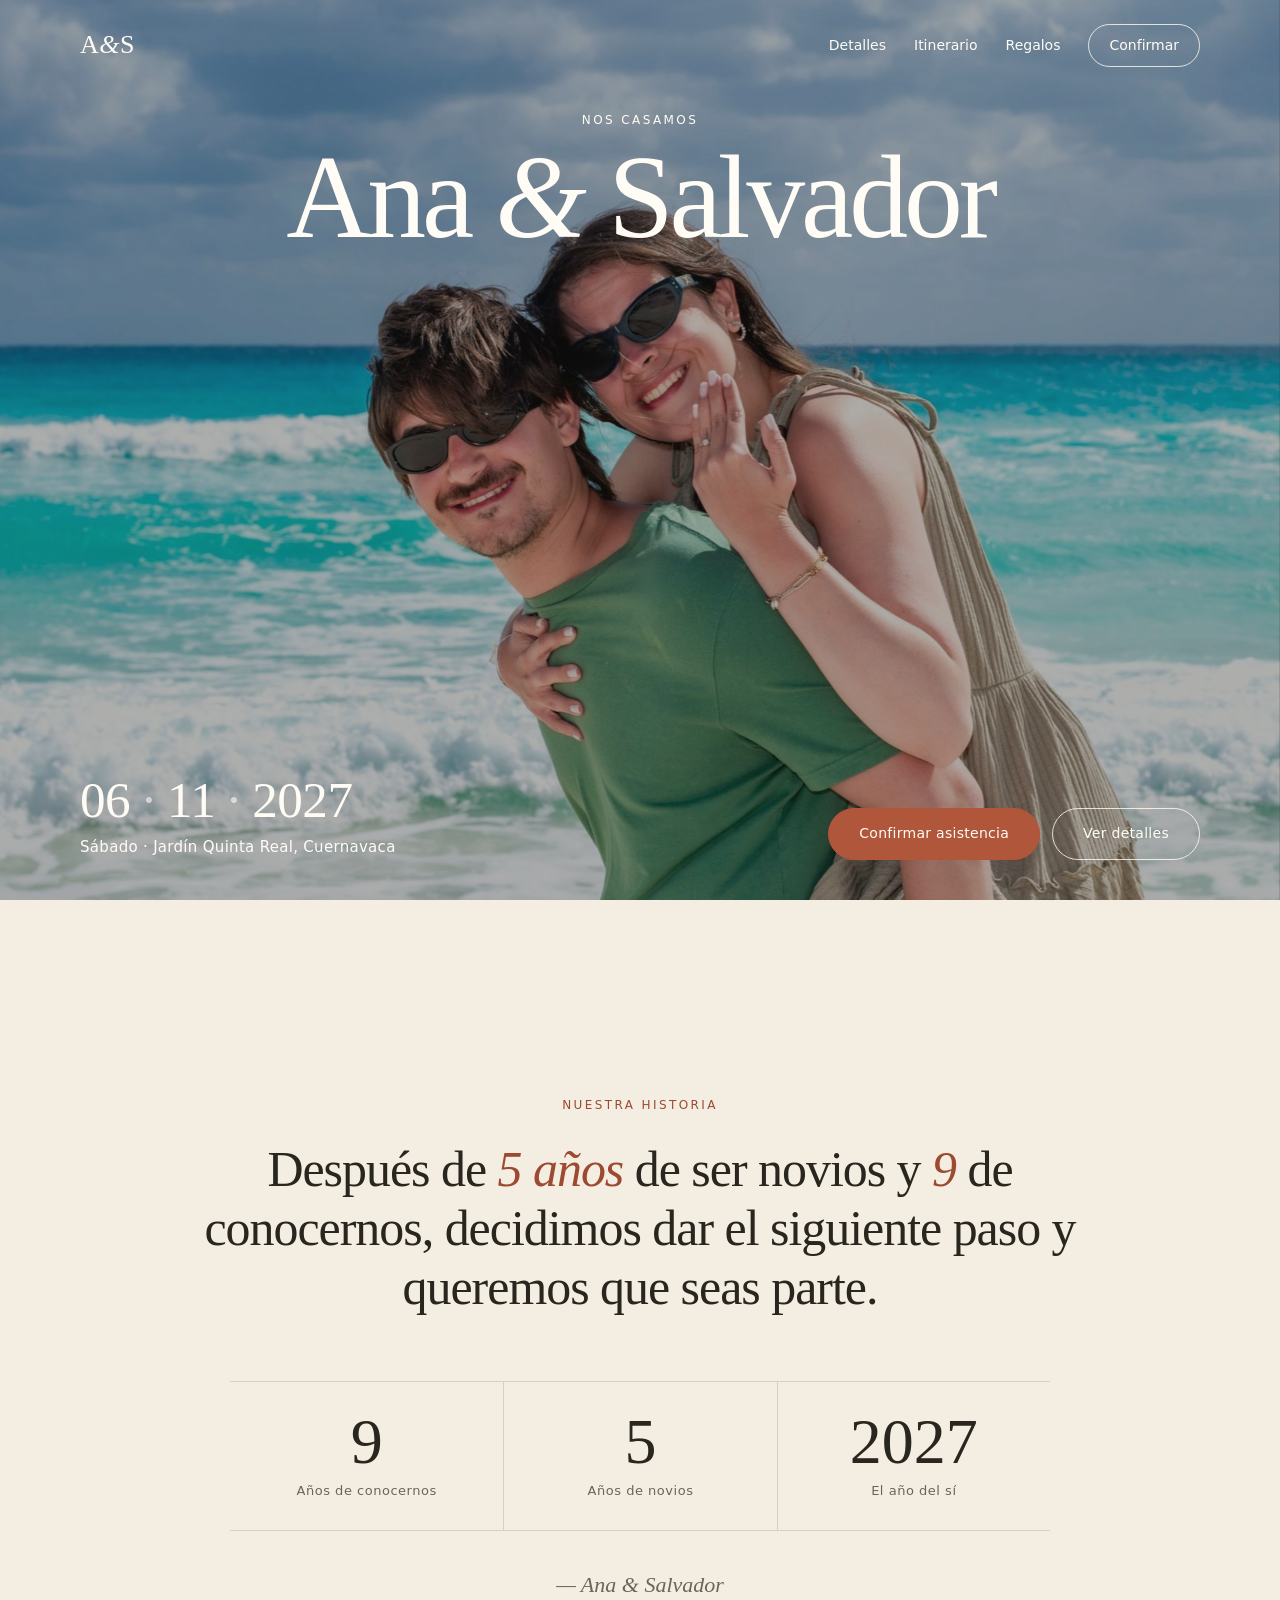
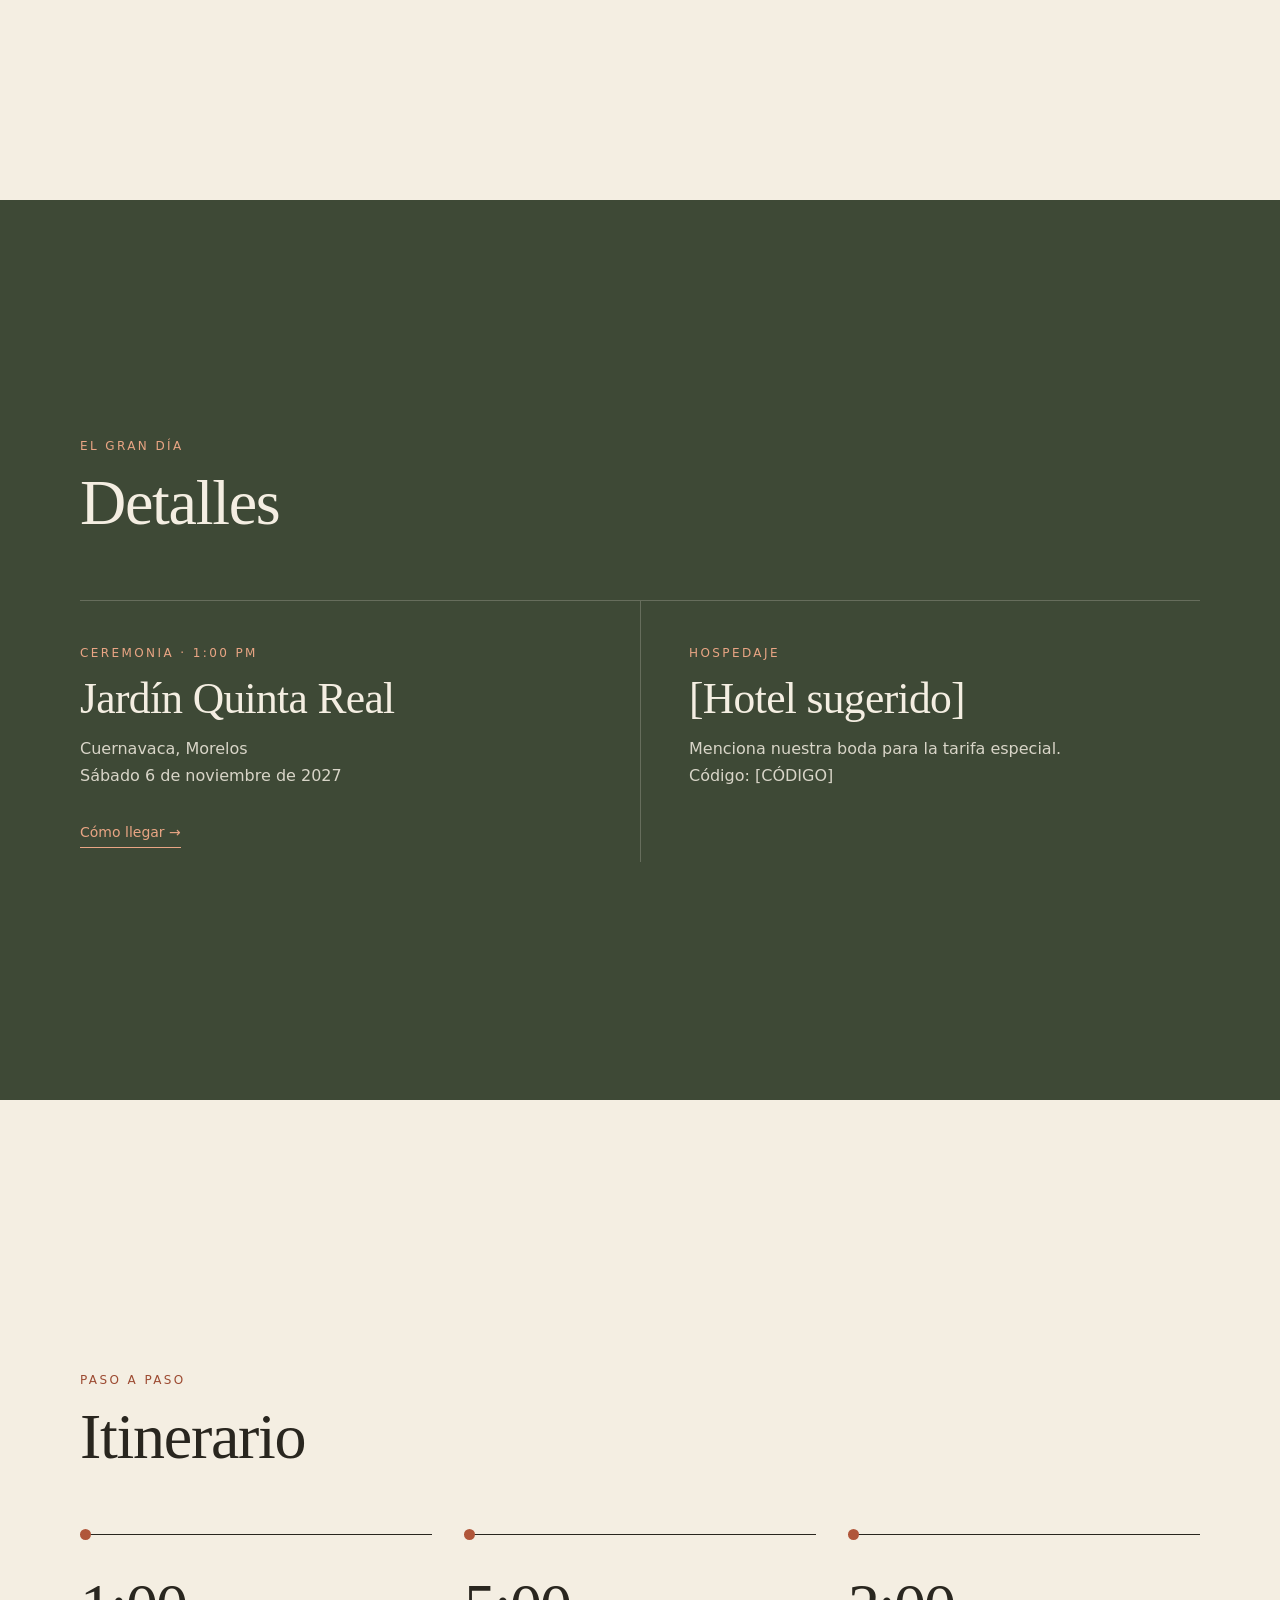
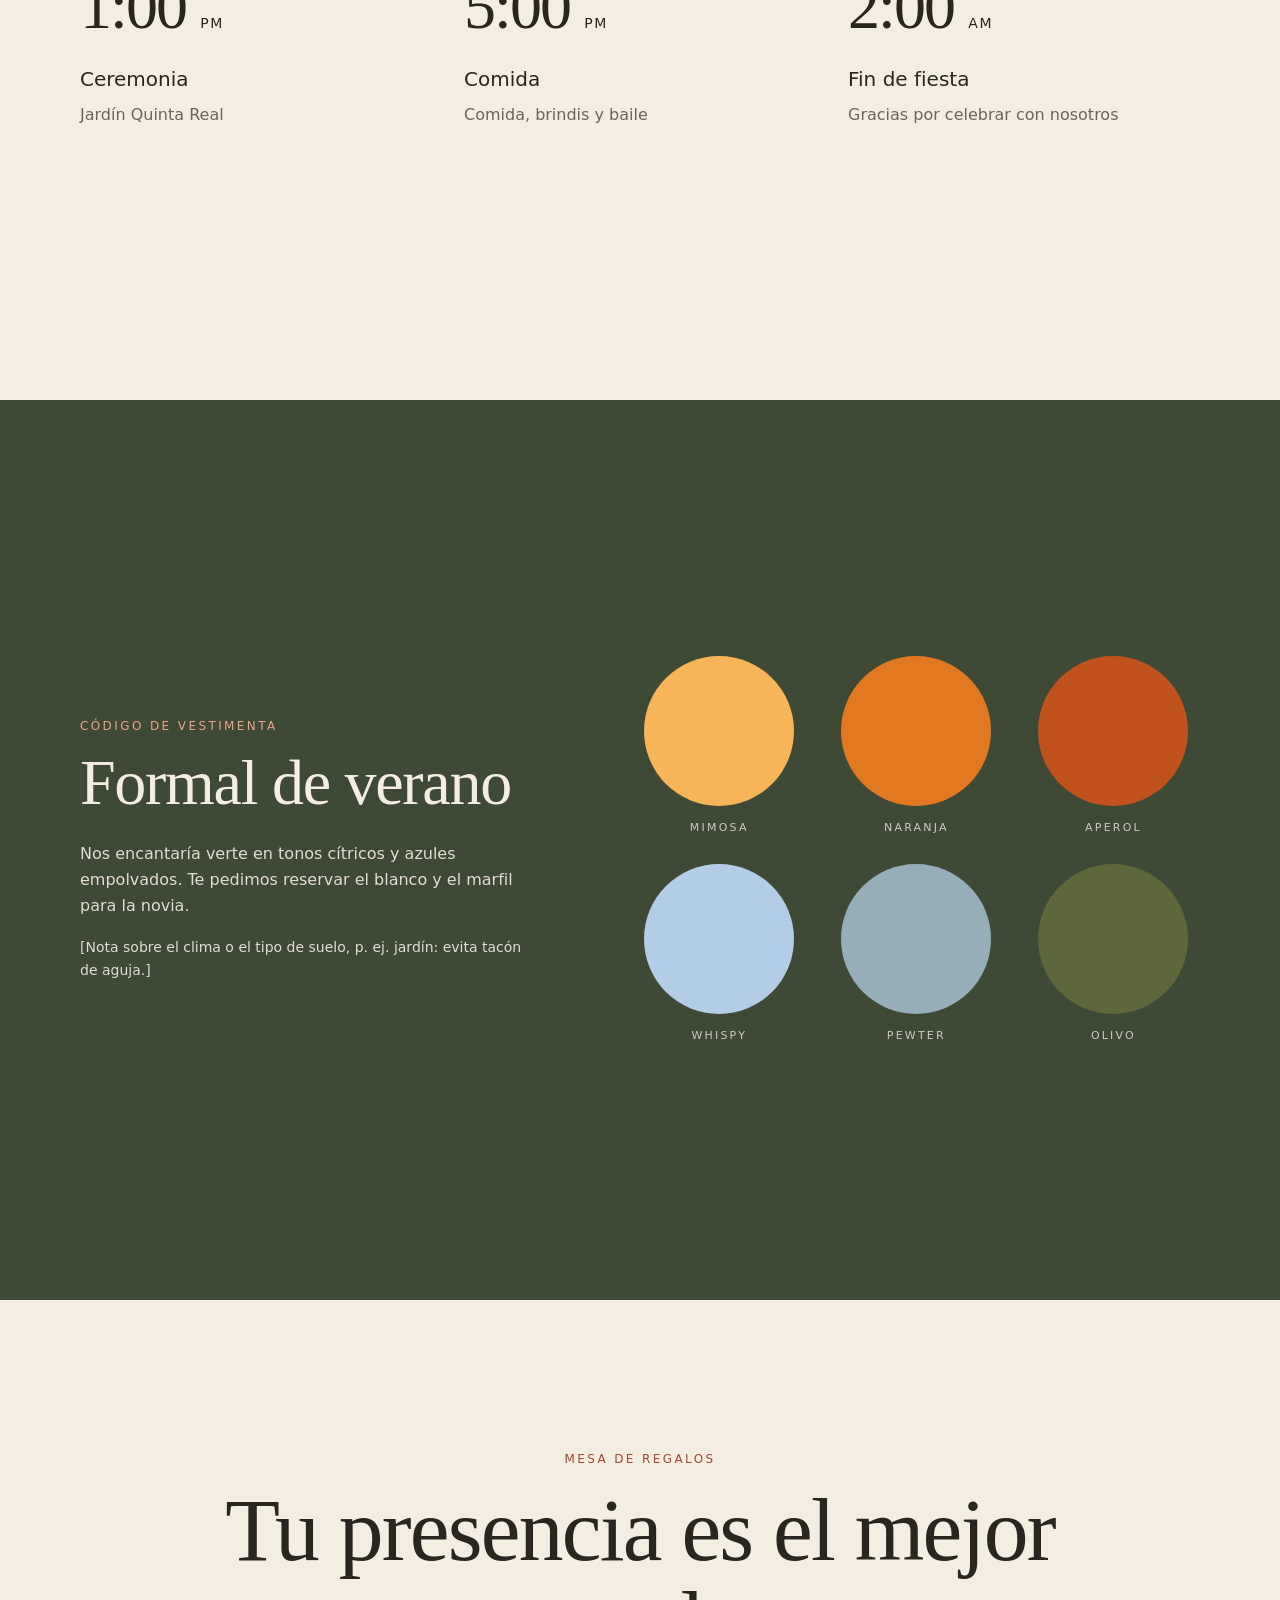
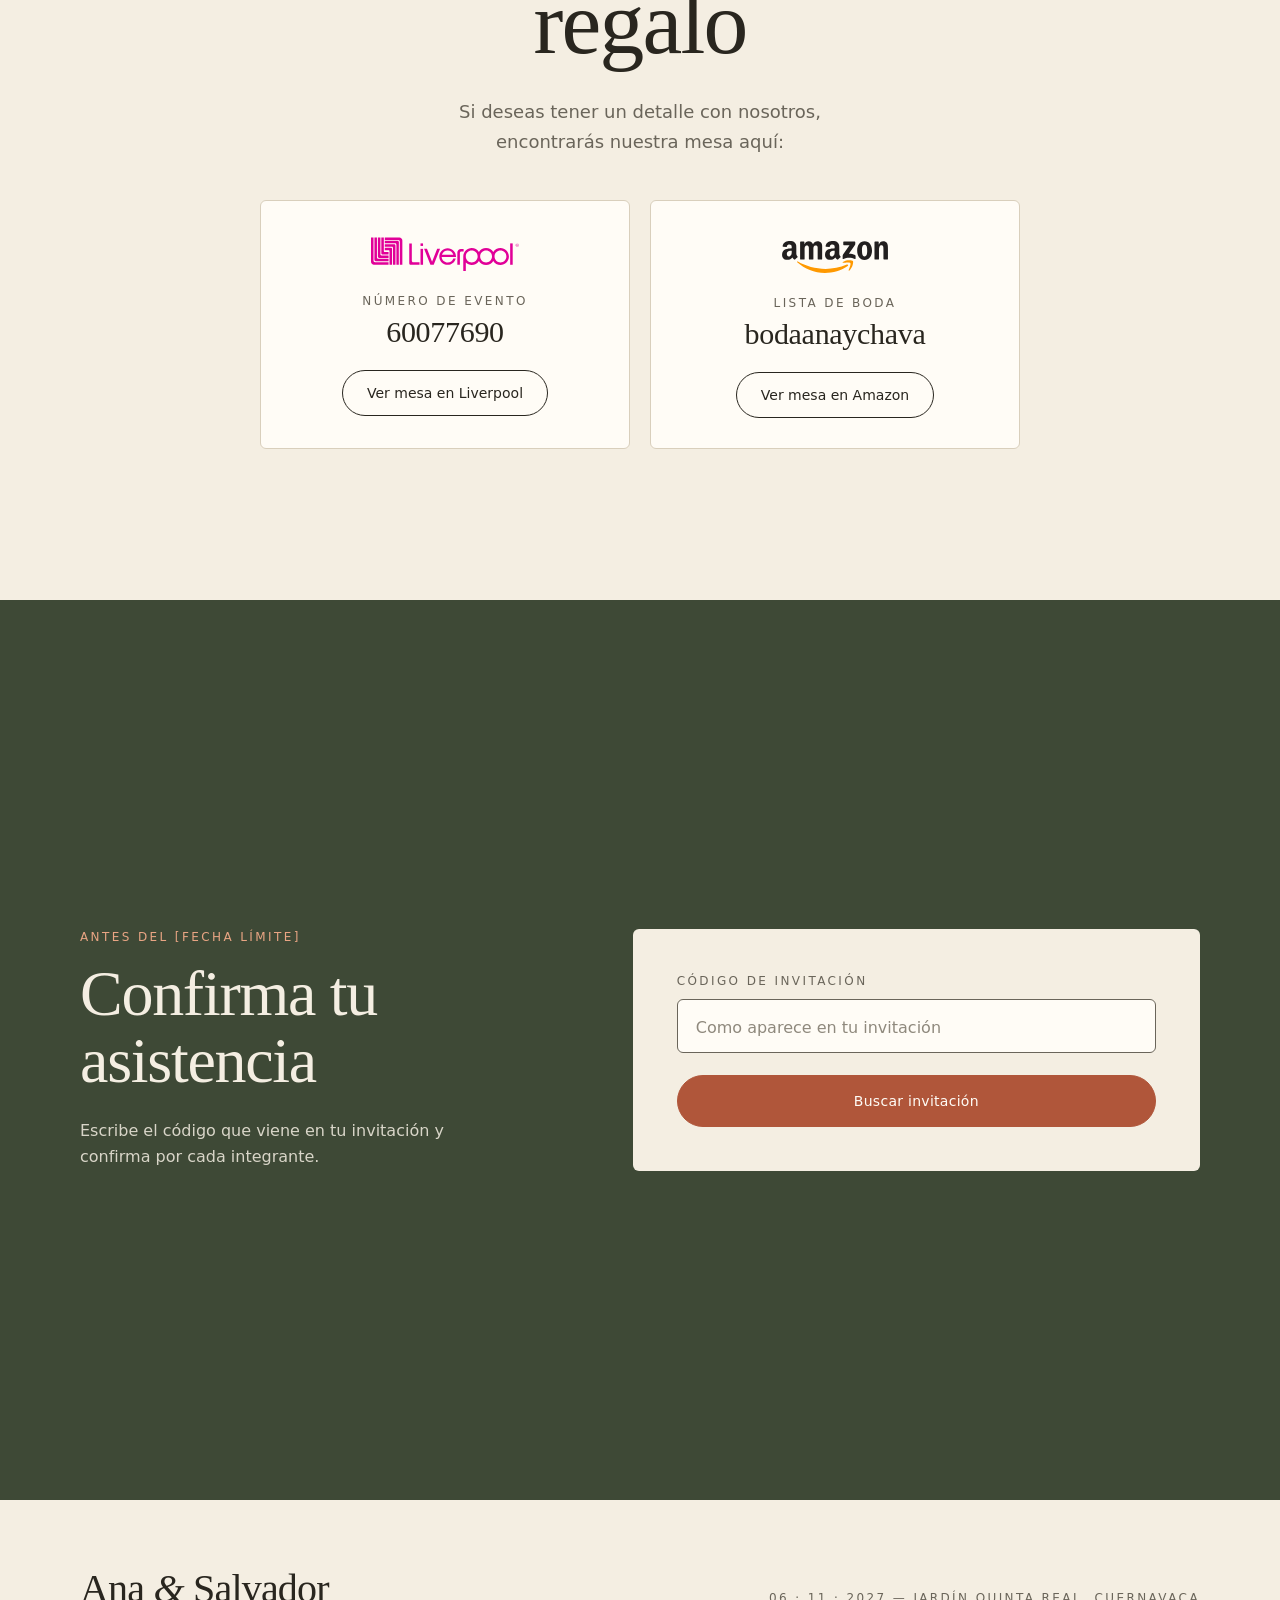
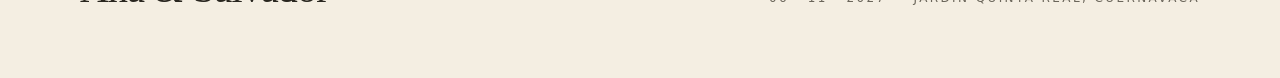
==== commit 50f8d76e: "Nuevo diseño del sitio y mesas de regalos - Portada con la foto a pantalla completa, nombres, fecha " ====
--- a/docs/index.html
+++ b/docs/index.html
@@ -6,172 +6,189 @@
 <meta http-equiv="Content-Security-Policy" content="default-src 'self'; script-src 'self'; style-src 'self' 'unsafe-inline' https://fonts.googleapis.com; font-src https://fonts.gstatic.com; img-src 'self' data:; connect-src https://script.google.com https://script.googleusercontent.com; form-action 'none'; base-uri 'none'; object-src 'none'">
 <meta name="referrer" content="strict-origin-when-cross-origin">
 <meta name="color-scheme" content="only light">
-<meta name="theme-color" content="#F6F3EA">
-<title>Ana &amp; Salvador</title>
-<meta name="description" content="Ana & Salvador se casan el 6 de noviembre de 2027 en Jardín Quinta Real. Confirma tu asistencia.">
+<meta name="theme-color" content="#3E4936">
+<title>Ana &amp; Salvador · 6 de noviembre de 2027</title>
+<meta name="description" content="Ana & Salvador se casan el 6 de noviembre de 2027 en Jardín Quinta Real, Cuernavaca. Confirma tu asistencia.">
 <link rel="preconnect" href="https://fonts.googleapis.com">
 <link rel="preconnect" href="https://fonts.gstatic.com" crossorigin>
-<link href="https://fonts.googleapis.com/css2?family=Italianno&family=Jost:wght@300;400;500&display=swap" rel="stylesheet">
-<link rel="stylesheet" href="styles.css?v=2">
+<link href="https://fonts.googleapis.com/css2?family=Fraunces:ital,opsz,wght@0,9..144,300;0,9..144,400;1,9..144,300;1,9..144,400&family=DM+Sans:wght@400;500&display=swap" rel="stylesheet">
+<link rel="stylesheet" href="styles.css?v=5">
 </head>
 <body>
 
-<!-- Navegación -->
 <header class="nav-wrap">
-  <nav aria-label="Principal" class="nav">
-    <a href="#inicio" class="nav-logo">A &amp; S</a>
-    <div class="nav-links eyebrow">
+  <nav aria-label="Principal" class="nav container">
+    <a href="#inicio" class="nav-logo">A<i>&amp;</i>S</a>
+    <div class="nav-links">
       <a href="#detalles">Detalles</a>
+      <a href="#itinerario">Itinerario</a>
       <a href="#regalos">Regalos</a>
-      <a href="#rsvp" class="accent">Confirmar</a>
+      <a href="#rsvp" class="nav-cta">Confirmar</a>
     </div>
   </nav>
 </header>
 
-<!-- Portada -->
+<main>
+<!-- Portada: foto a pantalla completa; nombres arriba, fecha y lugar abajo -->
 <section id="inicio" class="hero">
-  <div class="hero-text">
-    <p class="eyebrow accent">Nos casamos</p>
-    <h1 class="script hero-title">Ana<br>&amp; Salvador</h1>
-    <div class="hero-date">
-      <p class="cifra">06 · 11 · 27</p>
-      <p class="subtitulo muted">Sábado 6 de noviembre de 2027<br>Jardín Quinta Real</p>
+  <img class="hero-img" src="img/portada.jpg" alt="Ana y Salvador en la playa; él la carga en la espalda y ella muestra su anillo de compromiso" fetchpriority="high">
+  <div class="hero-velo" aria-hidden="true"></div>
+  <div class="hero-top container">
+    <p class="eyebrow">Nos casamos</p>
+    <h1 class="hero-title">Ana <i>&amp;</i> Salvador</h1>
+  </div>
+  <div class="hero-bottom container">
+    <div class="hero-info">
+      <p class="hero-fecha">06 <span>·</span> 11 <span>·</span> 2027</p>
+      <p class="hero-lugar">Sábado · Jardín Quinta Real, Cuernavaca</p>
     </div>
     <div class="btn-row">
       <a href="#rsvp" class="btn btn-solid">Confirmar asistencia</a>
-      <a href="#detalles" class="btn btn-outline">Ver detalles</a>
-    </div>
-  </div>
-  <div class="hero-photo">
-    <img src="img/portada.jpg" alt="Los novios en la playa, él la carga en la espalda y ella muestra su anillo de compromiso">
-  </div>
-</section>
-
-<!-- Historia -->
-<section id="historia" class="band band-mantequilla">
-  <div class="container center stack">
-    <p class="eyebrow aperol">Capítulo uno</p>
-    <h2 class="script titulo-lg azul">Nuestra historia</h2>
-    <p class="lead">Después de 5 años de ser novios y 9 de conocernos, decidimos dar el siguiente paso y queremos que seas parte.</p>
-    <p class="script firma">— Ana &amp; Salvador</p>
-    <img class="historia-img" src="img/historia.webp" alt="Las manos de los novios entrelazadas frente al mar, con el anillo de compromiso" loading="lazy">
+      <a href="#detalles" class="btn btn-light">Ver detalles</a>
+    </div>
+  </div>
+</section>
+
+<!-- Historia: momento tipográfico, sin foto -->
+<section id="historia" class="screen tono-crema">
+  <div class="container historia">
+    <h2 class="eyebrow accent">Nuestra historia</h2>
+    <p class="historia-frase">Después de <em>5 años</em> de ser novios y <em>9</em> de conocernos, decidimos dar el siguiente paso y queremos que seas parte.</p>
+    <dl class="cifras">
+      <div><dt>Años de conocernos</dt><dd>9</dd></div>
+      <div><dt>Años de novios</dt><dd>5</dd></div>
+      <div><dt>El año del sí</dt><dd>2027</dd></div>
+    </dl>
+    <p class="firma">— Ana &amp; Salvador</p>
   </div>
 </section>
 
 <!-- Detalles -->
-<section id="detalles" class="container section">
-  <div class="section-head">
-    <p class="eyebrow accent">El gran día</p>
-    <h2 class="script titulo-lg">Detalles</h2>
-  </div>
-  <div class="cards">
-    <article class="card">
-      <p class="eyebrow muted">1:00 PM</p>
-      <h3 class="script titulo-md azul">Ceremonia</h3>
-      <p class="subtitulo">Jardín Quinta Real</p>
-      <p class="muted">Sábado 6 de noviembre de 2027</p>
-      <a class="eyebrow card-link" href="https://maps.app.goo.gl/5q1c95rzVZUVkQ62A" target="_blank" rel="noopener">Cómo llegar</a>
-    </article>
-    <article class="card card-azul">
-      <p class="eyebrow mantequilla">Hospedaje</p>
-      <h3 class="script titulo-md">Dónde quedarse</h3>
-      <p class="subtitulo">[Hotel sugerido]</p>
-      <p>Menciona nuestra boda para la tarifa especial. Código: [CÓDIGO]</p>
-    </article>
+<section id="detalles" class="screen tono-verde">
+  <div class="container">
+    <div class="section-head">
+      <p class="eyebrow">El gran día</p>
+      <h2 class="titulo">Detalles</h2>
+    </div>
+    <div class="detalles">
+      <article class="detalle">
+        <p class="eyebrow">Ceremonia · 1:00 PM</p>
+        <h3 class="detalle-titulo">Jardín Quinta Real</h3>
+        <p>Cuernavaca, Morelos<br>Sábado 6 de noviembre de 2027</p>
+        <a class="link" href="https://maps.app.goo.gl/5q1c95rzVZUVkQ62A" target="_blank" rel="noopener">Cómo llegar</a>
+      </article>
+      <article class="detalle">
+        <p class="eyebrow">Hospedaje</p>
+        <h3 class="detalle-titulo">[Hotel sugerido]</h3>
+        <p>Menciona nuestra boda para la tarifa especial.<br>Código: [CÓDIGO]</p>
+      </article>
+    </div>
   </div>
 </section>
 
 <!-- Itinerario -->
-<section id="itinerario" class="band band-nube">
-  <div class="container narrow section">
+<section id="itinerario" class="screen tono-crema">
+  <div class="container">
     <div class="section-head">
-      <p class="eyebrow">Paso a paso</p>
-      <h2 class="script titulo-lg">Itinerario</h2>
+      <p class="eyebrow accent">Paso a paso</p>
+      <h2 class="titulo">Itinerario</h2>
     </div>
     <ol class="itinerario">
-      <li><span class="hora">1:00 PM</span><span class="evento"><span class="script">Ceremonia</span><span>Jardín Quinta Real</span></span></li>
-      <li><span class="hora">5:00 PM</span><span class="evento"><span class="script">Comida</span><span>Comida, brindis y baile</span></span></li>
-      <li><span class="hora">2:00 AM</span><span class="evento"><span class="script">Fin de fiesta</span><span>Gracias por celebrar con nosotros</span></span></li>
+      <li><span class="hora">1:00 <small>PM</small></span><span class="evento-nombre">Ceremonia</span><span class="muted">Jardín Quinta Real</span></li>
+      <li><span class="hora">5:00 <small>PM</small></span><span class="evento-nombre">Comida</span><span class="muted">Comida, brindis y baile</span></li>
+      <li><span class="hora">2:00 <small>AM</small></span><span class="evento-nombre">Fin de fiesta</span><span class="muted">Gracias por celebrar con nosotros</span></li>
     </ol>
   </div>
 </section>
 
 <!-- Vestimenta -->
-<section id="vestimenta" class="container section split">
-  <div class="split-text">
-    <p class="eyebrow accent">Código de vestimenta</p>
-    <h2 class="script titulo-lg">Formal de verano</h2>
-    <p>Nos encantaría verte en tonos cítricos y azules empolvados. Te pedimos reservar el blanco y el marfil para la novia.</p>
-    <p class="nota muted">[Nota sobre el clima o el tipo de suelo, p. ej. jardín: evita tacón de aguja.]</p>
-  </div>
-  <ul aria-label="Paleta sugerida" class="paleta">
-    <li><span style="background:#F7B557"></span><span class="eyebrow">Mimosa</span></li>
-    <li><span style="background:#E27921"></span><span class="eyebrow">Naranja</span></li>
-    <li><span style="background:#C1521E"></span><span class="eyebrow">Aperol</span></li>
-    <li><span style="background:#B3CDE8"></span><span class="eyebrow">Whispy</span></li>
-    <li><span style="background:#96AEBA"></span><span class="eyebrow">Pewter</span></li>
-    <li><span style="background:#5D6739"></span><span class="eyebrow">Olivo</span></li>
-  </ul>
+<section id="vestimenta" class="screen tono-verde">
+  <div class="container vestimenta">
+    <div class="vestimenta-text">
+      <p class="eyebrow">Código de vestimenta</p>
+      <h2 class="titulo">Formal de verano</h2>
+      <p>Nos encantaría verte en tonos cítricos y azules empolvados. Te pedimos reservar el blanco y el marfil para la novia.</p>
+      <p class="nota">[Nota sobre el clima o el tipo de suelo, p. ej. jardín: evita tacón de aguja.]</p>
+    </div>
+    <ul aria-label="Paleta sugerida" class="paleta">
+      <li><span class="muestra" style="background:#F7B557"></span><span class="eyebrow">Mimosa</span></li>
+      <li><span class="muestra" style="background:#E27921"></span><span class="eyebrow">Naranja</span></li>
+      <li><span class="muestra" style="background:#C1521E"></span><span class="eyebrow">Aperol</span></li>
+      <li><span class="muestra" style="background:#B3CDE8"></span><span class="eyebrow">Whispy</span></li>
+      <li><span class="muestra" style="background:#96AEBA"></span><span class="eyebrow">Pewter</span></li>
+      <li><span class="muestra" style="background:#5D6739"></span><span class="eyebrow">Olivo</span></li>
+    </ul>
+  </div>
 </section>
 
 <!-- Regalos -->
-<section id="regalos" class="band band-mantequilla">
-  <div class="container narrow section center stack">
-    <p class="eyebrow aperol">Mesa de regalos</p>
-    <h2 class="script titulo-lg azul">Tu presencia es el mejor regalo</h2>
-    <p class="lead-sm">Si deseas tener un detalle con nosotros, encontrarás nuestra mesa aquí:</p>
-    <div class="btn-row center-row">
-      <a href="#regalos" class="btn btn-outline">[Tienda 1]</a>
-      <a href="#regalos" class="btn btn-outline">[Tienda 2]</a>
+<section id="regalos" class="screen tono-crema">
+  <div class="container regalos">
+    <p class="eyebrow accent">Mesa de regalos</p>
+    <h2 class="titulo titulo-xl">Tu presencia es el mejor regalo</h2>
+    <p class="lead">Si deseas tener un detalle con nosotros, encontrarás nuestra mesa aquí:</p>
+    <div class="tiendas">
+      <a class="tienda" href="https://mesaderegalos.liverpool.com.mx/milistaderegalos/60077690" target="_blank" rel="noopener">
+        <img class="tienda-logo" src="img/liverpool.svg" alt="Liverpool" width="287" height="66">
+        <span class="tienda-dato"><span class="eyebrow muted">Número de evento</span><span class="tienda-num">60077690</span></span>
+        <span class="tienda-cta">Ver mesa en Liverpool</span>
+      </a>
+      <a class="tienda" href="https://www.amazon.com.mx/wedding/share/bodaanaychava" target="_blank" rel="noopener">
+        <img class="tienda-logo tienda-logo-amazon" src="img/amazon.svg" alt="Amazon" width="603" height="182">
+        <span class="tienda-dato"><span class="eyebrow muted">Lista de boda</span><span class="tienda-num">bodaanaychava</span></span>
+        <span class="tienda-cta">Ver mesa en Amazon</span>
+      </a>
     </div>
   </div>
 </section>
 
 <!-- RSVP -->
-<section id="rsvp" class="rsvp section">
-  <div class="section-head">
-    <p class="eyebrow accent">Antes del [fecha límite]</p>
-    <h2 class="script titulo-lg">Confirma tu asistencia</h2>
-  </div>
-
-  <!-- Paso 1: código -->
-  <form id="form-codigo" class="form" novalidate>
-    <div class="field">
-      <label for="rsvp-codigo" class="eyebrow">Código de invitación</label>
-      <input id="rsvp-codigo" name="codigo" type="text" autocomplete="off" autocapitalize="characters" spellcheck="false" placeholder="Como aparece en tu invitación" required>
-    </div>
-    <p id="codigo-error" class="error" role="alert" hidden></p>
-    <button type="submit" class="btn btn-solid btn-block">Buscar invitación</button>
-  </form>
-
-  <!-- Paso 2: integrantes -->
-  <form id="form-invitados" class="form" novalidate hidden>
-    <div class="grupo-head">
-      <p class="eyebrow muted">Invitación para</p>
-      <p id="grupo-nombre" class="script titulo-sm azul"></p>
-    </div>
-    <div id="lista-invitados" class="invitados"></div>
-    <p id="invitados-error" class="error" role="alert" hidden></p>
-    <button type="submit" class="btn btn-solid btn-block">Enviar confirmación</button>
-    <button type="button" id="btn-otro-codigo" class="link-btn eyebrow">Usar otro código</button>
-  </form>
-
-  <!-- Paso 3: gracias -->
-  <div id="rsvp-gracias" class="gracias" role="status" hidden>
-    <p class="script gracias-titulo">¡Gracias!</p>
-    <p id="gracias-texto" class="gracias-texto"></p>
-    <button type="button" id="btn-editar" class="btn btn-outline">Editar respuesta</button>
-  </div>
-</section>
-
-<!-- Pie -->
-<footer class="footer">
+<section id="rsvp" class="screen tono-verde">
+  <div class="container rsvp">
+    <div class="rsvp-head">
+      <p class="eyebrow">Antes del [fecha límite]</p>
+      <h2 class="titulo">Confirma tu asistencia</h2>
+      <p class="rsvp-nota">Escribe el código que viene en tu invitación y confirma por cada integrante.</p>
+    </div>
+
+    <div class="rsvp-panel">
+      <!-- Paso 1: código -->
+      <form id="form-codigo" class="form" novalidate>
+        <div class="field">
+          <label for="rsvp-codigo" class="eyebrow">Código de invitación</label>
+          <input id="rsvp-codigo" name="codigo" type="text" autocomplete="off" autocapitalize="characters" spellcheck="false" placeholder="Como aparece en tu invitación" required>
+        </div>
+        <p id="codigo-error" class="error" role="alert" hidden></p>
+        <button type="submit" class="btn btn-solid btn-block">Buscar invitación</button>
+      </form>
+
+      <!-- Paso 2: integrantes -->
+      <form id="form-invitados" class="form" novalidate hidden>
+        <div class="grupo-head">
+          <p class="eyebrow muted">Invitación para</p>
+          <p id="grupo-nombre" class="grupo-nombre"></p>
+        </div>
+        <div id="lista-invitados" class="invitados"></div>
+        <p id="invitados-error" class="error" role="alert" hidden></p>
+        <button type="submit" class="btn btn-solid btn-block">Enviar confirmación</button>
+        <button type="button" id="btn-otro-codigo" class="link-btn">Usar otro código</button>
+      </form>
+
+      <!-- Paso 3: gracias -->
+      <div id="rsvp-gracias" class="gracias" role="status" hidden>
+        <p class="gracias-titulo">¡Gracias!</p>
+        <p id="gracias-texto" class="gracias-texto"></p>
+        <button type="button" id="btn-editar" class="btn btn-outline">Editar respuesta</button>
+      </div>
+    </div>
+  </div>
+</section>
+</main>
+
+<footer class="footer tono-crema">
   <div class="container footer-inner">
-    <p class="script footer-names">Ana &amp; Salvador</p>
-    <p class="eyebrow">06 · 11 · 27 · Jardín Quinta Real</p>
-  </div>
-  <div class="footer-stripes" aria-hidden="true">
-    <span style="background:#B3CDE8"></span><span style="background:#C1521E"></span><span style="background:#F7B557"></span><span style="background:#5D6739"></span><span style="background:#F2E3AE"></span>
+    <p class="footer-names">Ana <i>&amp;</i> Salvador</p>
+    <p class="eyebrow muted">06 · 11 · 2027 — Jardín Quinta Real, Cuernavaca</p>
   </div>
 </footer>
 
@@ -192,7 +209,7 @@
   </fieldset>
 </template>
 
-<script src="config.js?v=2"></script>
-<script src="app.js?v=2"></script>
+<script src="config.js?v=4"></script>
+<script src="app.js?v=4"></script>
 </body>
 </html>
--- a/docs/styles.css
+++ b/docs/styles.css
@@ -1,189 +1,265 @@
 :root {
-  /* La página solo tiene versión clara: evita que el navegador la oscurezca. */
   color-scheme: only light;
-  --papel: #F6F3EA;
-  --mantequilla: #F2E3AE;
-  --nube: #CDD0DB;
-  --linea: #D8D2C2;
-  --azul: #2D548A;
-  --aperol: #C1521E;
-  --texto-aperol: #A8441A;
-  --topaz: #87260E;
-  --tinta: #1F2C42;
-  --suave: #5A6274;
-  --script: "Italianno", "Snell Roundhand", cursive;
-  --sans: "Jost", "Futura", "Century Gothic", sans-serif;
+  /* Jardín de día: crema y verde salvia profundo, acento terracota. Dos fondos, alternados. */
+  --crema: #F4EEE2;
+  --verde: #3E4936;
+  --salvia: #9AA888;
+  --terracota: #B0563A;
+  --terracota-osc: #924530;
+  --texto-terracota: #9C4A31;
+  --terracota-claro: #E9A584;  /* acento sobre verde */
+  --tinta: #29261F;
+  --suave: #6A655A;
+  --linea: #D9CFBC;
+  --linea-verde: rgba(244, 238, 226, .22);
+  --blanco: #FFFCF6;
+  --serif: "Fraunces", Georgia, serif;
+  --sans: "DM Sans", system-ui, -apple-system, "Segoe UI", sans-serif;
 }
 
 * { box-sizing: border-box; }
 html { scroll-behavior: smooth; }
-body {
-  margin: 0;
-  background: var(--papel);
-  color: var(--tinta);
-  font: 400 16px/26px var(--sans);
-}
-img { max-width: 100%; }
-a { color: var(--texto-aperol); }
-a:hover { color: var(--topaz); }
+body { margin: 0; background: var(--crema); color: var(--tinta); font: 400 16px/1.65 var(--sans); -webkit-font-smoothing: antialiased; }
+img { max-width: 100%; display: block; }
+a { color: inherit; }
 input, button { font-family: inherit; }
-input:focus-visible, button:focus-visible, a:focus-visible { outline: 2px solid var(--azul); outline-offset: 2px; }
-p { margin: 0; }
+:focus-visible { outline: 2px solid var(--terracota); outline-offset: 3px; }
+p, dl, dd { margin: 0; }
 h1, h2, h3 { margin: 0; font-weight: 400; }
+i, em { font-style: italic; }
 [hidden] { display: none !important; }
 
 /* Tipografía */
-.script { font-family: var(--script); font-weight: 400; }
-.eyebrow { font-size: 12px; line-height: 16px; font-weight: 500; letter-spacing: 0.28em; text-transform: uppercase; }
-.cifra { font-size: 44px; line-height: 48px; font-weight: 300; letter-spacing: 0.08em; }
-.subtitulo { font-size: 18px; line-height: 28px; }
-.nota { font-size: 13px; line-height: 20px; letter-spacing: 0.02em; }
-.titulo-lg { font-size: 80px; line-height: 1; }
-.titulo-md { font-size: 56px; line-height: 1.05; }
-.titulo-sm { font-size: 48px; line-height: 1.05; }
-.accent, .aperol { color: var(--texto-aperol); }
-.azul { color: var(--azul); }
+.eyebrow { font-size: 12px; line-height: 16px; font-weight: 500; letter-spacing: .2em; text-transform: uppercase; }
+.titulo { font-family: var(--serif); font-weight: 300; font-size: clamp(40px, 5vw, 68px); line-height: 1.04; letter-spacing: -.02em; }
+.titulo-xl { font-size: clamp(44px, 7vw, 104px); }
+.eyebrow + .titulo { margin-top: 16px; }
+.accent { color: var(--texto-terracota); }
 .muted { color: var(--suave); }
-.mantequilla { color: var(--mantequilla); }
+.nota { font-size: 14px; opacity: .8; }
 
 /* Layout */
-.container { max-width: 1200px; margin: 0 auto; padding-left: 24px; padding-right: 24px; }
-.narrow { max-width: 880px; }
-.section { padding-top: 96px; padding-bottom: 96px; }
-.section-head { text-align: center; margin-bottom: 64px; }
-.section-head .eyebrow { margin-bottom: 8px; }
-.center { text-align: center; }
-.stack { display: flex; flex-direction: column; align-items: center; gap: 16px; }
-.band-mantequilla { background: var(--mantequilla); }
-.band-nube { background: var(--nube); }
-
-/* Botones */
-.btn-row { margin-top: 40px; display: flex; flex-wrap: wrap; gap: 16px; }
-.center-row { justify-content: center; margin-top: 8px; }
+.container { width: 100%; max-width: 1200px; margin: 0 auto; padding-left: 40px; padding-right: 40px; }
+.tono-crema { background: var(--crema); color: var(--tinta); }
+.tono-verde { background: var(--verde); color: var(--crema); }
+.tono-verde .eyebrow:not(.muted) { color: var(--terracota-claro); }
+.screen { min-height: 100vh; min-height: 100svh; display: flex; align-items: center; padding: 104px 0; }
+.section-head { margin-bottom: 64px; }
+
+/* Botones y enlaces */
+.btn-row { display: flex; flex-wrap: wrap; gap: 12px; }
 .btn {
-  display: inline-flex; align-items: center; justify-content: center;
-  min-height: 48px; padding: 0 32px;
-  font-size: 12px; font-weight: 500; letter-spacing: 0.28em; text-transform: uppercase;
-  text-decoration: none; border-radius: 2px; cursor: pointer;
-}
-.btn-solid { background: var(--azul); color: var(--papel); border: 0; }
-.btn-solid:hover { background: #24456f; color: var(--papel); }
-.btn-solid:disabled { opacity: 0.6; cursor: wait; }
-.btn-outline { background: transparent; border: 1px solid var(--tinta); color: var(--tinta); }
-.btn-outline:hover { background: var(--tinta); color: var(--papel); }
-.btn-block { width: 100%; min-height: 52px; }
+  display: inline-flex; align-items: center; justify-content: center; gap: 10px;
+  min-height: 52px; padding: 0 30px; border-radius: 999px;
+  font-size: 14px; font-weight: 500; letter-spacing: .02em; text-decoration: none; cursor: pointer;
+  transition: background-color .2s ease, color .2s ease, border-color .2s ease, transform .2s ease;
+}
+.btn:hover { transform: translateY(-1px); }
+.btn:active { transform: translateY(1px); }
+.btn-solid { background: var(--terracota); color: var(--blanco); border: 1px solid var(--terracota); }
+.btn-solid:hover { background: var(--terracota-osc); border-color: var(--terracota-osc); }
+.btn-solid:disabled { opacity: .6; cursor: wait; transform: none; }
+.btn-light { background: transparent; color: var(--blanco); border: 1px solid rgba(255, 252, 246, .8); }
+.btn-light:hover { background: var(--blanco); color: var(--tinta); }
+.btn-outline { background: transparent; color: var(--tinta); border: 1px solid var(--tinta); }
+.btn-outline:hover { background: var(--tinta); color: var(--crema); }
+.btn-block { width: 100%; }
+.link {
+  display: inline-block; padding: 10px 0; font-size: 14px; font-weight: 500; text-decoration: none;
+  background: linear-gradient(currentColor, currentColor) 0 calc(100% - 6px) / 100% 1px no-repeat;
+  transition: background-size .3s ease;
+}
+.link::after { content: " →"; }
+.link:hover { background-size: 0 1px; background-position: 100% calc(100% - 6px); }
 
 /* Navegación */
-.nav-wrap { border-bottom: 1px solid var(--linea); }
-.nav { max-width: 1200px; margin: 0 auto; padding: 20px 24px; display: flex; flex-wrap: wrap; align-items: center; justify-content: space-between; gap: 16px; }
-.nav-logo { font-family: var(--script); font-size: 40px; line-height: 40px; color: var(--tinta); text-decoration: none; }
-.nav-links { display: flex; flex-wrap: wrap; gap: 8px 28px; }
-.nav-links a { color: var(--tinta); text-decoration: none; }
-.nav-links a.accent { color: var(--texto-aperol); }
+.nav-wrap { position: absolute; top: 0; left: 0; right: 0; z-index: 3; color: var(--blanco); }
+.nav { display: flex; align-items: center; justify-content: space-between; gap: 16px; padding-top: 22px; padding-bottom: 22px; }
+.nav-logo { font-family: var(--serif); font-size: 26px; text-decoration: none; letter-spacing: -.02em; }
+.nav-logo i { font-weight: 300; margin: 0 1px; }
+.nav-links { display: flex; align-items: center; gap: 28px; font-size: 14px; }
+.nav-links a {
+  text-decoration: none; padding: 12px 0;
+  background: linear-gradient(currentColor, currentColor) 0 calc(100% - 8px) / 0 1px no-repeat;
+  transition: background-size .25s ease;
+}
+.nav-links a:hover { background-size: 100% 1px; }
+.nav-links .nav-cta { padding: 9px 20px; border: 1px solid rgba(255, 252, 246, .8); border-radius: 999px; background: none; transition: background-color .2s ease, color .2s ease; }
+.nav-links .nav-cta:hover { background: var(--blanco); color: var(--tinta); }
 
 /* Portada */
-.hero { max-width: 1200px; margin: 0 auto; padding: 64px 24px 96px; display: flex; flex-wrap: wrap; gap: 64px; align-items: center; }
-.hero-text { flex: 1 1 460px; min-width: 0; display: flex; flex-direction: column; }
-.hero-text > .eyebrow { margin-bottom: 8px; }
-.hero-title { font-size: clamp(88px, 11vw, 150px); line-height: 0.92; }
-.hero-date { margin-top: 40px; padding-top: 24px; border-top: 1px solid var(--linea); display: flex; flex-wrap: wrap; gap: 24px 48px; align-items: baseline; }
-.hero-photo { flex: 1 1 420px; min-width: 0; height: 560px; position: relative; }
-.hero-photo img { position: absolute; inset: 0; width: 100%; height: 100%; object-fit: cover; object-position: 40% center; border-radius: 999px 999px 0 0; }
-
-/* Historia */
-#historia .container { padding-top: 96px; padding-bottom: 96px; }
-#historia .eyebrow { margin-bottom: -8px; }
-#historia h2 { margin-bottom: 8px; }
-.lead { max-width: 640px; font-size: 20px; line-height: 32px; }
-.lead-sm { max-width: 560px; }
-.firma { font-size: 40px; line-height: 44px; color: var(--texto-aperol); }
-.historia-img { display: block; width: 100%; height: 440px; object-fit: cover; margin-top: 24px; }
-
-/* Detalles */
-.cards { display: grid; grid-template-columns: repeat(auto-fit, minmax(300px, 1fr)); gap: 24px; }
-.card { border: 1px solid var(--linea); padding: 40px; display: flex; flex-direction: column; gap: 16px; }
-.card-azul { background: var(--azul); color: var(--papel); border-color: var(--azul); }
-.card-link { margin-top: 8px; }
-
-/* Itinerario */
-.itinerario { list-style: none; margin: 0; padding: 0; border-top: 1px solid var(--tinta); }
-.itinerario li { display: flex; flex-wrap: wrap; gap: 8px 40px; align-items: baseline; padding: 24px 0; border-bottom: 1px solid var(--tinta); }
-.hora { flex: 0 0 140px; font-size: 28px; line-height: 36px; font-weight: 300; letter-spacing: 0.06em; }
-.evento { flex: 1 1 240px; display: flex; flex-direction: column; }
-.evento .script { font-size: 44px; line-height: 1.05; }
+.hero { position: relative; min-height: 100vh; min-height: 100svh; display: flex; flex-direction: column; justify-content: space-between; color: var(--blanco); overflow: hidden; background: var(--verde); }
+.hero-img { position: absolute; inset: 0; width: 100%; height: 100%; object-fit: cover; object-position: 46% 42%; }
+.hero-velo { position: absolute; inset: 0; background: rgba(30, 33, 26, .36); }
+.hero-top, .hero-bottom { position: relative; z-index: 2; }
+.hero-top { padding-top: 112px; text-align: center; }
+.hero-top .eyebrow { margin-bottom: 14px; }
+.hero-title { font-family: var(--serif); font-weight: 300; font-size: clamp(54px, 9.2vw, 132px); line-height: .95; letter-spacing: -.035em; }
+.hero-title i { font-weight: 300; }
+.hero-bottom { padding-bottom: 40px; display: flex; flex-wrap: wrap; align-items: flex-end; justify-content: space-between; gap: 24px; }
+.hero-fecha { font-family: var(--serif); font-weight: 300; font-size: clamp(34px, 4vw, 52px); line-height: 1; letter-spacing: -.01em; }
+.hero-fecha span { opacity: .6; }
+.hero-lugar { margin-top: 10px; font-size: 15px; letter-spacing: .02em; }
+
+/* Entrada suave de la portada, una sola vez */
+@keyframes entrar { from { opacity: 0; transform: translateY(12px); } to { opacity: 1; transform: none; } }
+@keyframes aparecer { from { opacity: 0; transform: scale(1.03); } to { opacity: 1; transform: none; } }
+.hero-img { animation: aparecer 1.4s ease-out both; }
+.hero-top > *, .hero-bottom > * { animation: entrar .9s ease-out both; }
+.hero-top > :nth-child(2) { animation-delay: .12s; }
+.hero-bottom > :nth-child(1) { animation-delay: .3s; }
+.hero-bottom > :nth-child(2) { animation-delay: .4s; }
+
+/* Historia: frase grande y cifras */
+.historia { text-align: center; display: flex; flex-direction: column; align-items: center; }
+.historia-frase { margin-top: 28px; max-width: 980px; font-family: var(--serif); font-weight: 300; font-size: clamp(30px, 3.9vw, 54px); line-height: 1.18; letter-spacing: -.02em; }
+.historia-frase em { color: var(--texto-terracota); }
+.cifras { margin-top: 64px; width: 100%; max-width: 820px; display: grid; grid-template-columns: repeat(3, minmax(0, 1fr)); border-top: 1px solid var(--linea); border-bottom: 1px solid var(--linea); }
+.cifras div { display: flex; flex-direction: column-reverse; gap: 6px; padding: 28px 12px; }
+.cifras div + div { border-left: 1px solid var(--linea); }
+.cifras dd { font-family: var(--serif); font-weight: 300; font-size: 64px; line-height: 1; }
+.cifras dt { font-size: 13px; color: var(--suave); letter-spacing: .04em; }
+.firma { margin-top: 36px; font-family: var(--serif); font-style: italic; font-size: 22px; color: var(--suave); }
+
+/* Detalles: dos columnas con divisor */
+.detalles { display: grid; grid-template-columns: repeat(2, minmax(0, 1fr)); border-top: 1px solid var(--linea-verde); }
+.detalle { padding: 44px 48px 8px 0; display: flex; flex-direction: column; gap: 14px; }
+.detalle + .detalle { padding-left: 48px; padding-right: 0; border-left: 1px solid var(--linea-verde); }
+.detalle-titulo { font-family: var(--serif); font-weight: 300; font-size: clamp(32px, 3.4vw, 46px); line-height: 1.08; letter-spacing: -.015em; }
+.detalle p:not(.eyebrow) { opacity: .85; }
+.detalle .link { align-self: flex-start; margin-top: 8px; color: var(--terracota-claro); }
+
+/* Itinerario: línea de tiempo horizontal */
+.itinerario { list-style: none; margin: 0; padding: 0; display: grid; grid-template-columns: repeat(3, minmax(0, 1fr)); gap: 32px; }
+.itinerario li { position: relative; display: flex; flex-direction: column; gap: 6px; padding-top: 40px; border-top: 1px solid var(--tinta); }
+.itinerario li::before { content: ""; position: absolute; top: -6px; left: 0; width: 11px; height: 11px; border-radius: 50%; background: var(--terracota); }
+.hora { font-family: var(--serif); font-weight: 300; font-size: clamp(48px, 5vw, 72px); line-height: 1; letter-spacing: -.03em; }
+.hora small { font-family: var(--sans); font-size: 14px; font-weight: 500; letter-spacing: .12em; }
+.evento-nombre { margin-top: 18px; font-size: 20px; font-weight: 500; }
 
 /* Vestimenta */
-.split { display: flex; flex-wrap: wrap; gap: 48px 96px; align-items: center; }
-.split-text { flex: 1 1 380px; min-width: 0; }
-.split-text > .eyebrow { margin-bottom: 8px; }
-.split-text h2 { margin-bottom: 24px; }
-.split-text p:not(.eyebrow) { max-width: 520px; margin-bottom: 16px; }
-.paleta { flex: 1 1 420px; min-width: 0; list-style: none; margin: 0; padding: 0; display: grid; grid-template-columns: repeat(3, minmax(0, 1fr)); gap: 16px; }
-.paleta li { display: flex; flex-direction: column; gap: 8px; }
-.paleta li span:first-child { display: block; height: 96px; }
+.vestimenta { display: grid; grid-template-columns: minmax(0, 5fr) minmax(0, 6fr); gap: 80px; align-items: center; }
+.vestimenta-text p:not(.eyebrow) { max-width: 460px; opacity: .9; }
+.vestimenta-text .titulo { margin-bottom: 24px; }
+.vestimenta-text p + p { margin-top: 16px; }
+.paleta { list-style: none; margin: 0; padding: 0; display: grid; grid-template-columns: repeat(3, minmax(0, 1fr)); gap: 28px 24px; }
+.paleta li { display: flex; flex-direction: column; align-items: center; gap: 14px; }
+.muestra { display: block; width: 100%; max-width: 150px; aspect-ratio: 1; border-radius: 50%; transition: transform .25s ease; }
+.paleta li:hover .muestra { transform: translateY(-2px); }
+.paleta .eyebrow { color: var(--crema) !important; opacity: .8; font-size: 11px; }
+
+/* Regalos */
+.regalos { text-align: center; display: flex; flex-direction: column; align-items: center; }
+.regalos .titulo { max-width: 1000px; }
+.regalos .lead { margin-top: 28px; max-width: 460px; font-size: 18px; color: var(--suave); }
+.regalos .btn-row { margin-top: 36px; justify-content: center; }
 
 /* RSVP */
-.rsvp { max-width: 720px; margin: 0 auto; padding-left: 24px; padding-right: 24px; }
-.form { display: flex; flex-direction: column; gap: 24px; }
-.field { display: flex; flex-direction: column; gap: 8px; }
+.rsvp { display: grid; grid-template-columns: minmax(0, 5fr) minmax(0, 6fr); gap: 80px; align-items: start; }
+.rsvp-nota { margin-top: 24px; max-width: 380px; opacity: .85; }
+.rsvp-panel { background: var(--crema); color: var(--tinta); padding: 44px; border-radius: 6px; }
+.form { display: flex; flex-direction: column; gap: 22px; }
+.field { display: flex; flex-direction: column; gap: 10px; }
 .field input {
-  min-height: 48px; padding: 0 16px; border: 1px solid var(--suave); background: #fff; color: var(--tinta);
-  font-size: 18px; letter-spacing: 0.12em; text-transform: uppercase; border-radius: 2px;
-}
-.field input::placeholder { text-transform: none; letter-spacing: normal; font-size: 16px; color: #8a8f9c; }
-.error { color: var(--topaz); font-size: 14px; line-height: 20px; }
-.grupo-head { text-align: center; padding-bottom: 8px; border-bottom: 1px solid var(--linea); }
-.invitados { display: flex; flex-direction: column; gap: 16px; }
-.invitado { border: 1px solid var(--linea); background: #fff; margin: 0; padding: 24px; display: flex; flex-direction: column; gap: 16px; border-radius: 2px; }
-.invitado.falta { border-color: var(--aperol); }
-.invitado-nombre { padding: 0; float: left; width: 100%; font-size: 20px; line-height: 28px; font-weight: 400; }
-.opciones { clear: both; display: grid; grid-template-columns: repeat(2, minmax(0, 1fr)); gap: 12px; }
+  min-height: 54px; padding: 0 18px; border: 1px solid var(--suave); background: var(--blanco); color: var(--tinta);
+  font-size: 18px; letter-spacing: .12em; text-transform: uppercase; border-radius: 6px;
+}
+.field input::placeholder { text-transform: none; letter-spacing: normal; font-size: 16px; color: #8f897d; }
+.error { color: var(--terracota-osc); font-size: 14px; line-height: 20px; }
+.grupo-head { padding-bottom: 14px; border-bottom: 1px solid var(--linea); }
+.grupo-nombre { margin-top: 6px; font-family: var(--serif); font-weight: 300; font-size: 32px; line-height: 1.1; }
+.invitados { display: flex; flex-direction: column; gap: 14px; }
+.invitado { border: 1px solid var(--linea); background: var(--blanco); margin: 0; padding: 22px; display: flex; flex-direction: column; gap: 14px; border-radius: 6px; }
+.invitado.falta { border-color: var(--terracota); }
+.invitado-nombre { padding: 0; float: left; width: 100%; font-family: var(--serif); font-size: 22px; line-height: 1.2; }
+.opciones { clear: both; display: grid; grid-template-columns: repeat(2, minmax(0, 1fr)); gap: 10px; }
 .opcion {
-  min-height: 48px; padding: 0 12px; font-size: 12px; font-weight: 500; letter-spacing: 0.2em; text-transform: uppercase;
-  border-radius: 2px; cursor: pointer; background: transparent; color: var(--tinta); border: 1px solid var(--suave);
+  min-height: 48px; padding: 0 12px; font-size: 14px; font-weight: 500;
+  border-radius: 999px; cursor: pointer; background: transparent; color: var(--tinta); border: 1px solid var(--suave);
+  transition: background-color .2s ease, color .2s ease, border-color .2s ease;
 }
 .opcion:hover { border-color: var(--tinta); }
-.opcion[aria-pressed="true"] { background: var(--tinta); color: var(--papel); border-color: var(--tinta); }
-.menu { display: flex; flex-direction: column; gap: 8px; padding-top: 16px; border-top: 1px dashed var(--linea); }
-/* El menú es secundario: botones más chicos y selección suave, sin el relleno oscuro. */
+.opcion[aria-pressed="true"] { background: var(--verde); color: var(--crema); border-color: var(--verde); }
+.menu { display: flex; flex-direction: column; gap: 8px; padding-top: 14px; border-top: 1px dashed var(--linea); }
 .menu .opciones { gap: 8px; }
-.menu .opcion {
-  min-height: 38px; font-size: 11px; letter-spacing: 0.16em;
-  color: var(--suave); border-color: var(--linea); background: transparent;
-}
+.menu .opcion { min-height: 44px; font-size: 13px; color: var(--suave); border-color: var(--linea); }
 .menu .opcion:hover { border-color: var(--suave); color: var(--tinta); }
-.menu .opcion[aria-pressed="true"] { background: #EEF2F8; color: var(--azul); border-color: var(--azul); }
-.link-btn { align-self: center; background: none; border: 0; padding: 8px; color: var(--suave); cursor: pointer; text-decoration: underline; text-underline-offset: 4px; }
+.menu .opcion[aria-pressed="true"] { background: #E7EADF; color: var(--verde); border-color: var(--salvia); }
+.link-btn { align-self: center; min-height: 44px; padding: 10px; background: none; border: 0; color: var(--suave); cursor: pointer; font-size: 14px; text-decoration: underline; text-underline-offset: 5px; }
 .link-btn:hover { color: var(--tinta); }
-.gracias { border: 1px solid var(--linea); padding: 64px 40px; text-align: center; display: flex; flex-direction: column; gap: 16px; align-items: center; }
-.gracias-titulo { font-size: 64px; line-height: 1; color: var(--aperol); }
-.gracias-texto { max-width: 440px; }
+.gracias { padding: 24px 0; text-align: center; display: flex; flex-direction: column; gap: 16px; align-items: center; }
+.gracias-titulo { font-family: var(--serif); font-weight: 300; font-size: 56px; line-height: 1; color: var(--texto-terracota); }
+.gracias-texto { max-width: 420px; }
 
 /* Pie */
-.footer { background: var(--azul); color: var(--papel); }
-.footer-inner { padding-top: 64px; padding-bottom: 64px; display: flex; flex-wrap: wrap; gap: 24px; align-items: flex-end; justify-content: space-between; }
-.footer-names { font-size: 72px; line-height: 0.95; }
-.footer-inner .eyebrow { line-height: 20px; }
-.footer-stripes { display: grid; grid-template-columns: 3fr 1fr 2fr 1fr 2fr; height: 16px; }
+.footer-inner { padding-top: 56px; padding-bottom: 56px; display: flex; flex-wrap: wrap; align-items: baseline; justify-content: space-between; gap: 12px 32px; }
+.footer-names { font-family: var(--serif); font-weight: 300; font-size: 40px; letter-spacing: -.02em; }
+
+/* Tableta */
+@media (max-width: 960px) {
+  .container { padding-left: 28px; padding-right: 28px; }
+  .vestimenta, .rsvp { grid-template-columns: 1fr; gap: 48px; }
+  .hero-bottom { flex-direction: column; align-items: flex-start; }
+}
 
 /* Móvil */
-@media (max-width: 640px) {
-  .container, .rsvp, .nav, .hero { padding-left: 16px; padding-right: 16px; }
-  .section, #historia .container { padding-top: 64px; padding-bottom: 64px; }
+@media (max-width: 680px) {
+  .container { padding-left: 20px; padding-right: 20px; }
+  .screen { min-height: auto; padding: 80px 0; }
   .section-head { margin-bottom: 40px; }
-  .titulo-lg { font-size: 60px; }
-  .titulo-md { font-size: 48px; }
-  .titulo-sm { font-size: 40px; }
-  .hero { padding-top: 40px; padding-bottom: 64px; gap: 40px; }
-  .hero-text, .hero-photo, .split-text, .paleta { flex-basis: 100%; }
-  .hero-title { font-size: 84px; }
-  .hero-photo { height: 420px; }
-  .historia-img { height: 280px; }
-  .card { padding: 28px 24px; }
-  .cards { grid-template-columns: 1fr; }
-  .hora { flex-basis: 100%; }
-  .invitado { padding: 20px 16px; }
-  .opcion { letter-spacing: 0.12em; }
-  .gracias { padding: 48px 20px; }
-  .footer-names { font-size: 56px; }
-}
+  .nav { padding-top: 14px; padding-bottom: 14px; }
+  .nav-links a:not(.nav-cta) { display: none; }
+  .hero-top { padding-top: 96px; }
+  .hero-title { font-size: clamp(50px, 15vw, 72px); }
+  .hero-bottom { padding-bottom: 28px; gap: 20px; }
+  .btn-row { width: 100%; flex-direction: column; }
+  .btn-row .btn { width: 100%; }
+  .regalos .btn-row { width: 100%; }
+  .cifras { margin-top: 44px; }
+  .cifras div { padding: 20px 6px; }
+  .cifras dd { font-size: 44px; }
+  .cifras dt { font-size: 12px; }
+  .detalles { grid-template-columns: 1fr; }
+  .detalle, .detalle + .detalle { padding: 32px 0; border-left: 0; }
+  .detalle + .detalle { border-top: 1px solid var(--linea-verde); }
+  .itinerario { grid-template-columns: 1fr; gap: 0; border-left: 1px solid var(--tinta); margin-left: 5px; }
+  .itinerario li { border-top: 0; padding: 0 0 36px 28px; }
+  .itinerario li:last-child { padding-bottom: 0; }
+  .itinerario li::before { top: 10px; left: -6px; }
+  .evento-nombre { margin-top: 8px; }
+  .paleta { gap: 22px 16px; }
+  .rsvp-panel { padding: 28px 20px; }
+  .invitado { padding: 18px 14px; }
+  .footer-names { font-size: 32px; }
+}
+
+@media (prefers-reduced-motion: reduce) {
+  html { scroll-behavior: auto; }
+  *, *::before, *::after { animation: none !important; transition: none !important; }
+}
+
+/* Etiquetas dentro del panel crema del RSVP */
+.tono-verde .rsvp-panel .eyebrow { color: var(--suave); }
+
+/* Mesas de regalos: Liverpool y Amazon */
+.tiendas { margin-top: 44px; width: 100%; max-width: 760px; display: grid; grid-template-columns: repeat(2, minmax(0, 1fr)); gap: 20px; }
+.tienda {
+  display: flex; flex-direction: column; align-items: center; gap: 22px; padding: 36px 28px 30px;
+  background: var(--blanco); border: 1px solid var(--linea); border-radius: 6px; text-decoration: none; color: var(--tinta);
+  transition: transform .2s ease, border-color .2s ease;
+}
+.tienda:hover { transform: translateY(-2px); border-color: var(--suave); }
+.tienda-logo { height: 34px; width: auto; }
+.tienda-logo-amazon { height: 32px; margin-top: 4px; }
+.tienda-dato { display: flex; flex-direction: column; align-items: center; gap: 6px; }
+.tienda-num { font-family: var(--serif); font-weight: 300; font-size: 30px; line-height: 1.1; letter-spacing: -.01em; }
+.tienda-cta {
+  display: inline-flex; align-items: center; justify-content: center; min-height: 46px; padding: 0 24px; border-radius: 999px;
+  border: 1px solid var(--tinta); font-size: 14px; font-weight: 500; transition: background-color .2s ease, color .2s ease;
+}
+.tienda:hover .tienda-cta { background: var(--tinta); color: var(--crema); }
+@media (max-width: 680px) {
+  .tiendas { grid-template-columns: 1fr; margin-top: 32px; }
+  .tienda-num { font-size: 26px; }
+  .tienda-cta { width: 100%; }
+}
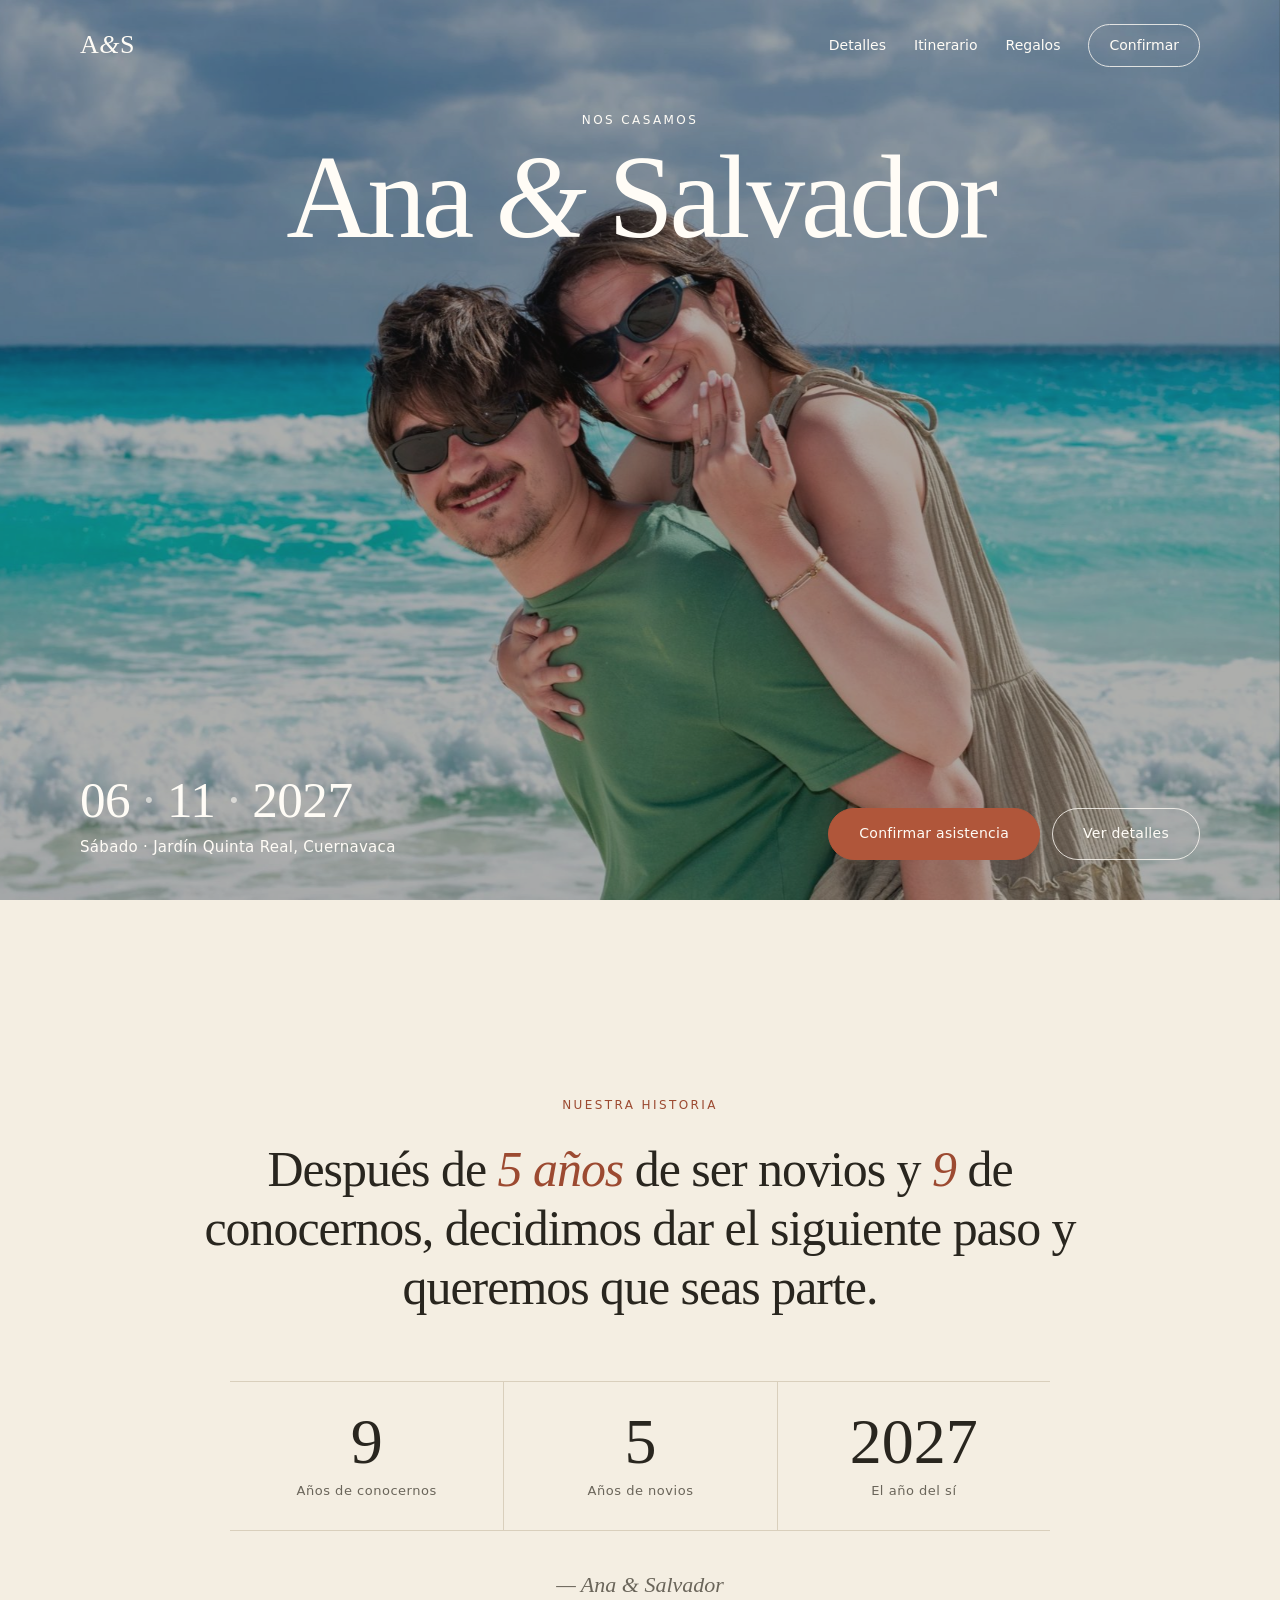
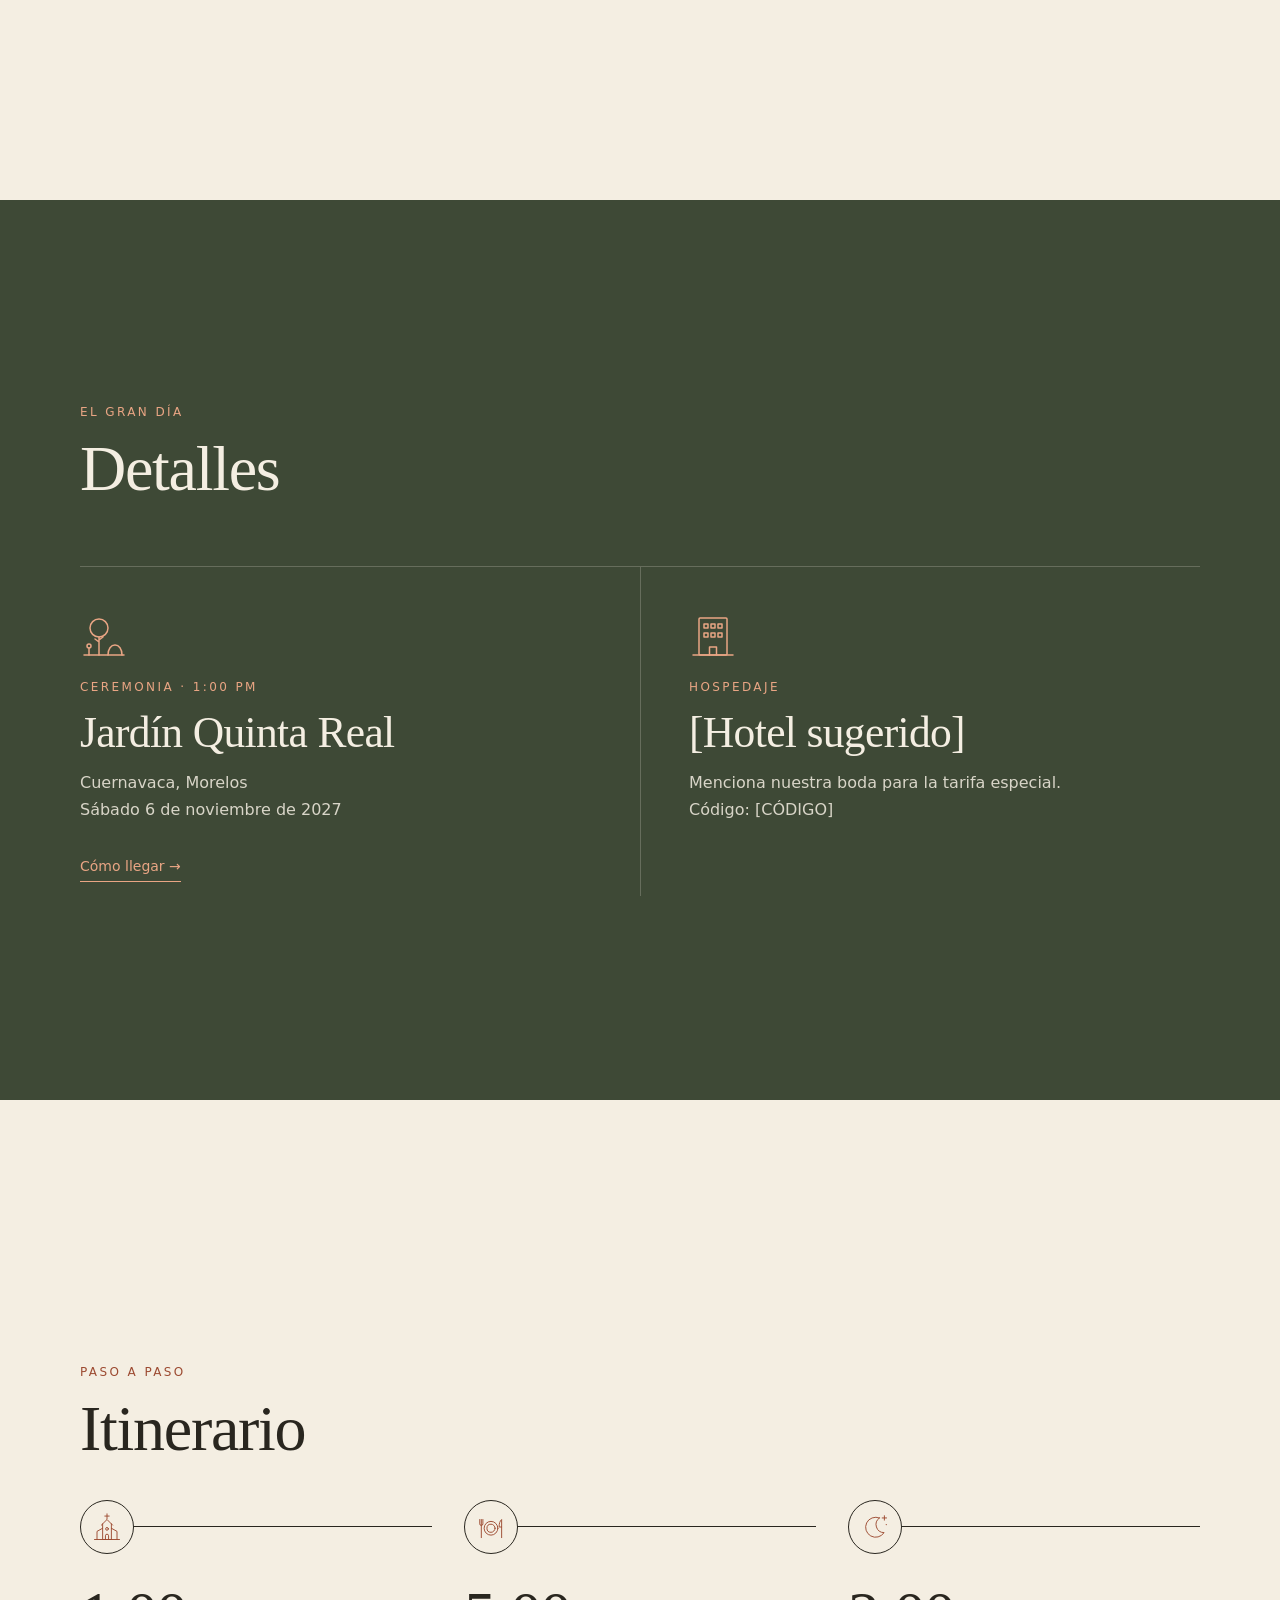
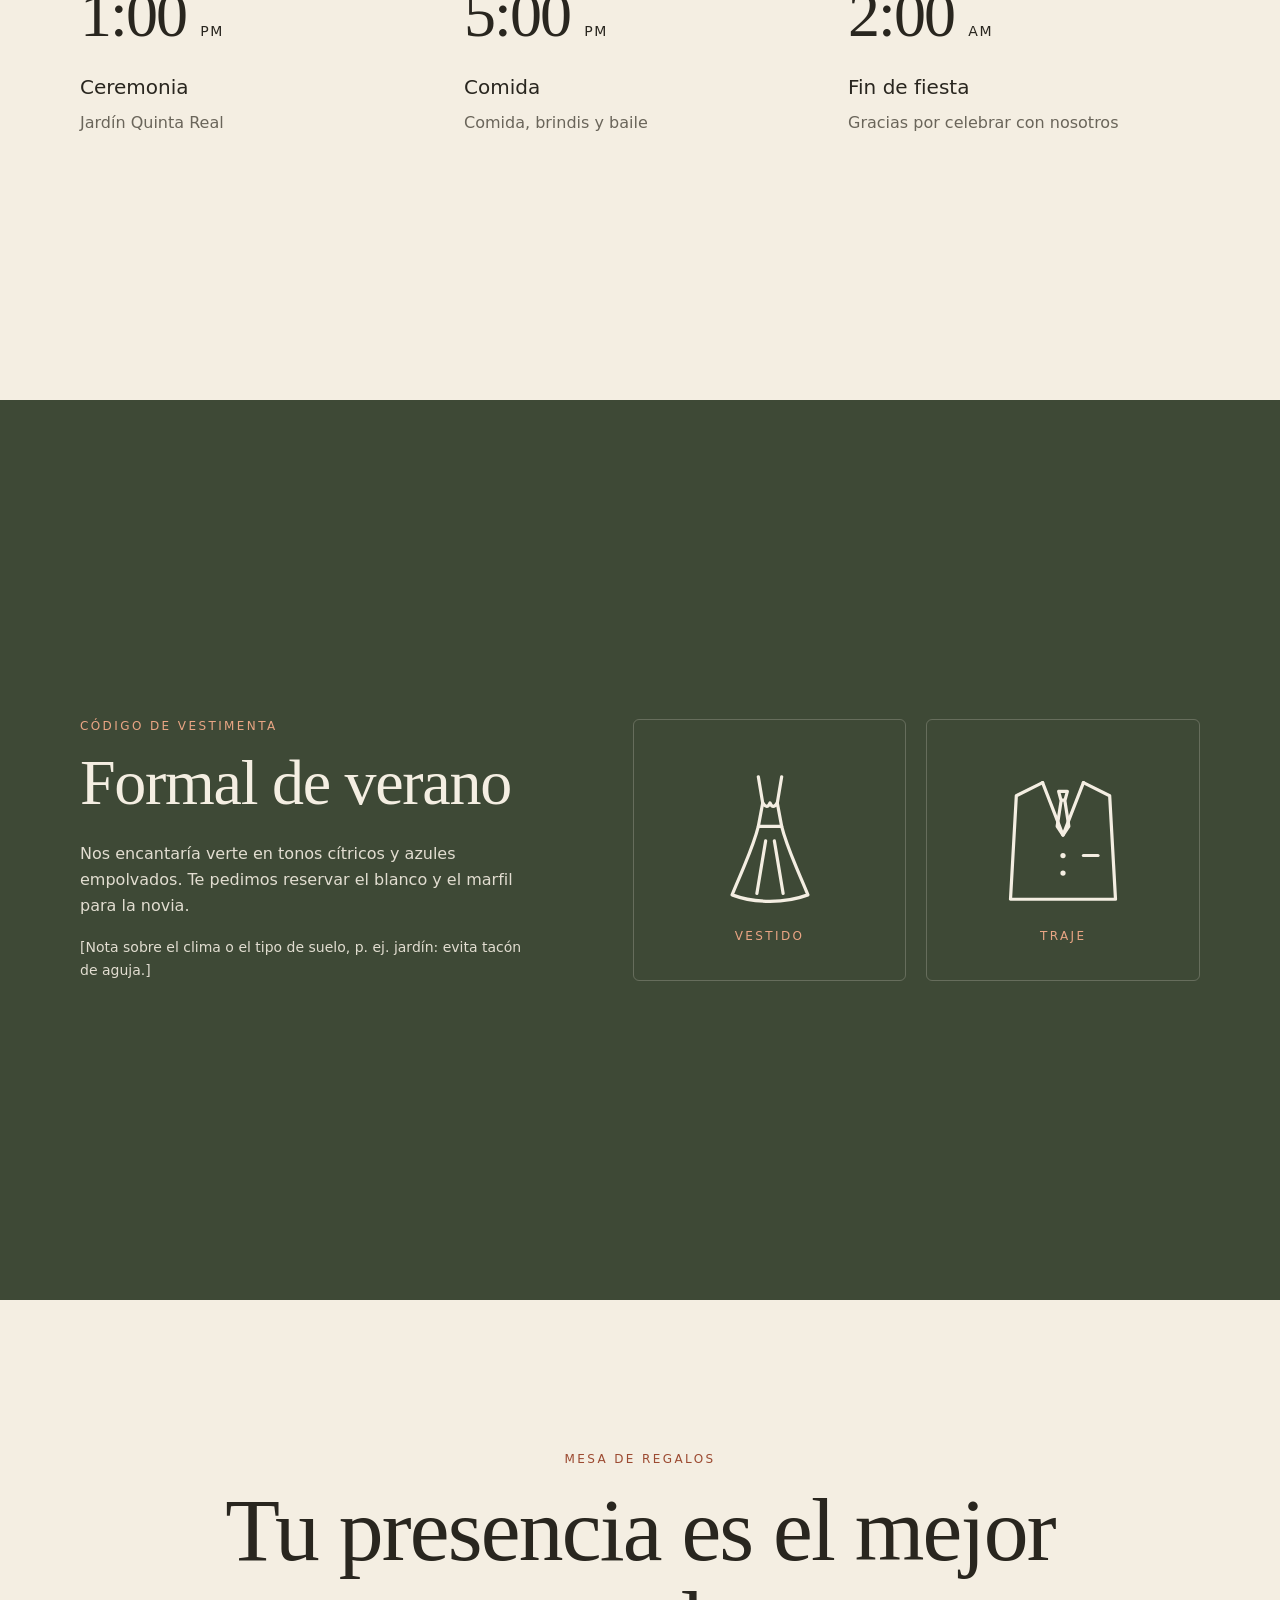
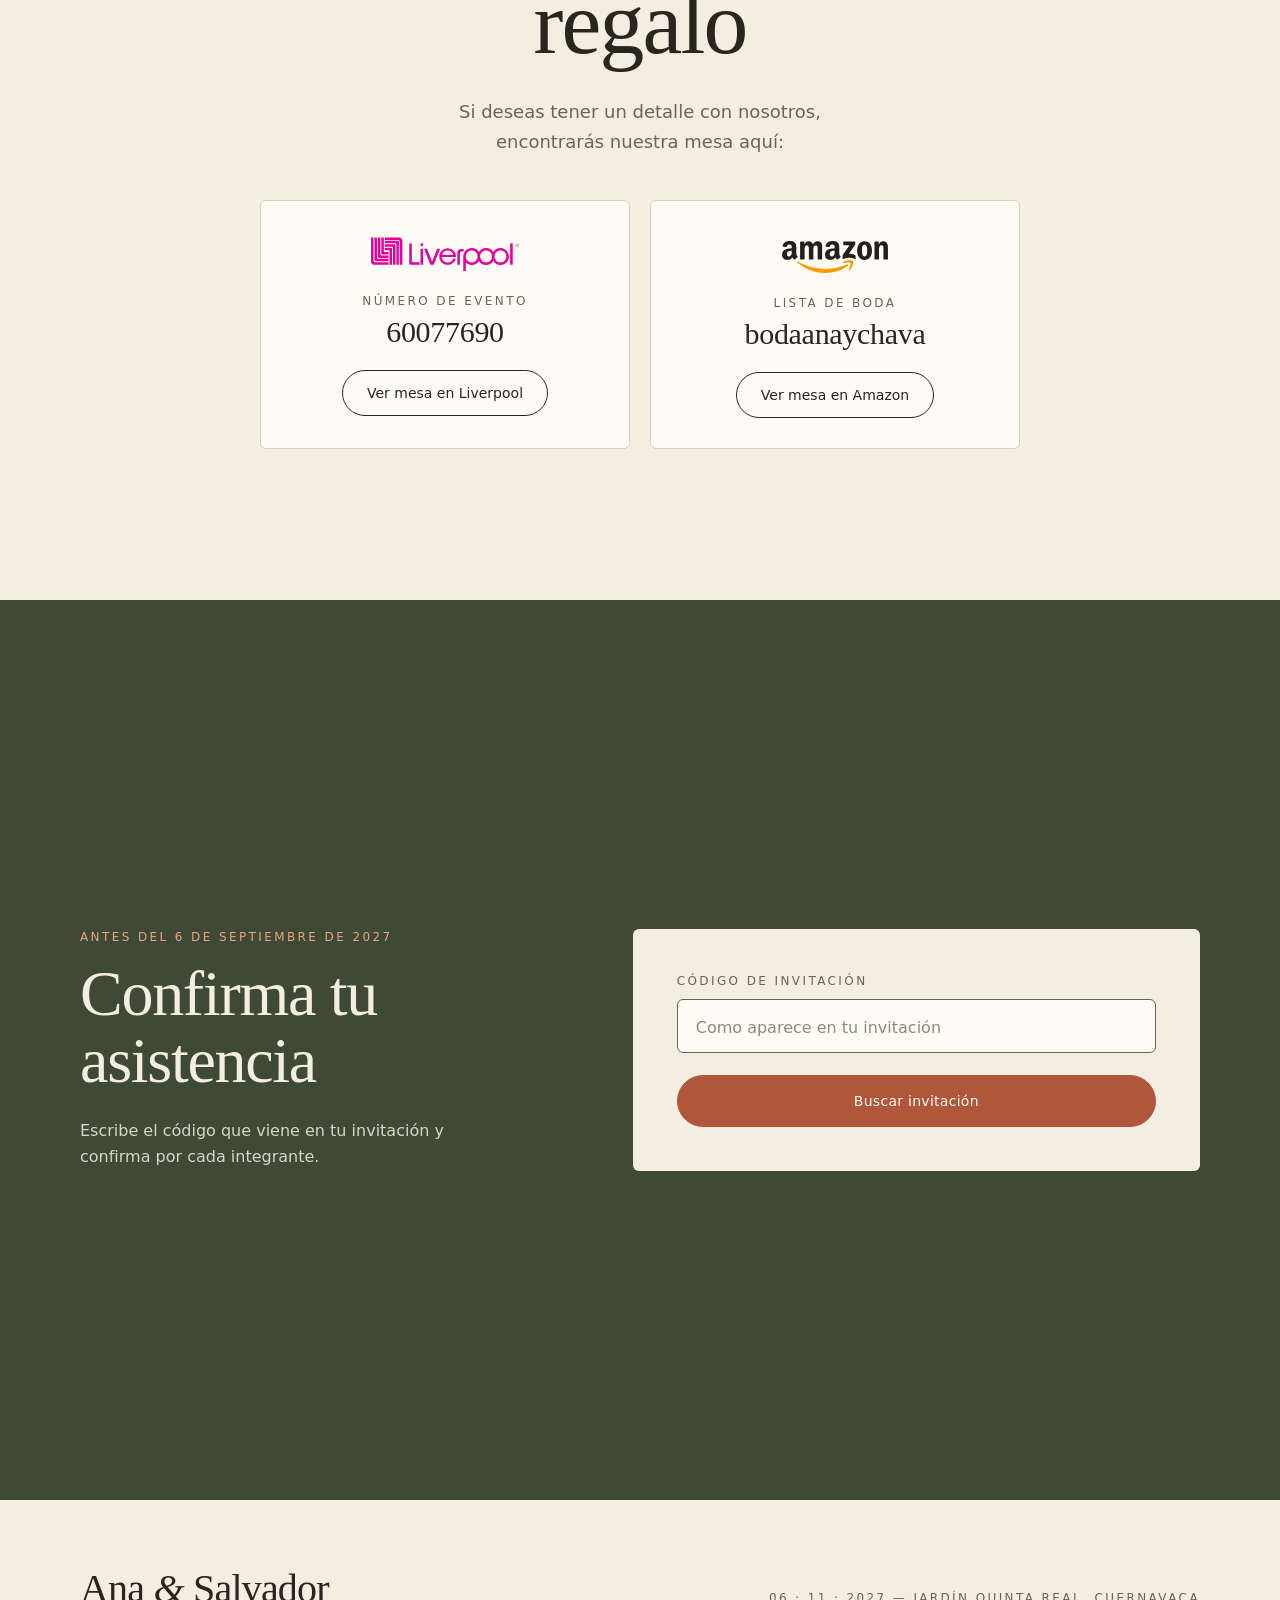
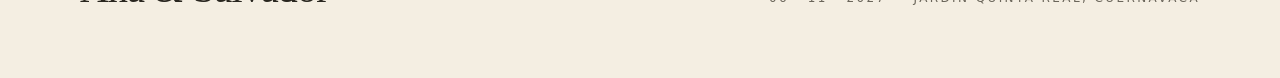
==== commit 72bedb9a: "Iconos dibujados, vestimenta sin colores y fecha límite - Itinerario: iconos de iglesia, comida y lu" ====
--- a/docs/index.html
+++ b/docs/index.html
@@ -12,7 +12,7 @@
 <link rel="preconnect" href="https://fonts.googleapis.com">
 <link rel="preconnect" href="https://fonts.gstatic.com" crossorigin>
 <link href="https://fonts.googleapis.com/css2?family=Fraunces:ital,opsz,wght@0,9..144,300;0,9..144,400;1,9..144,300;1,9..144,400&family=DM+Sans:wght@400;500&display=swap" rel="stylesheet">
-<link rel="stylesheet" href="styles.css?v=5">
+<link rel="stylesheet" href="styles.css?v=6">
 </head>
 <body>
 
@@ -72,12 +72,14 @@
     </div>
     <div class="detalles">
       <article class="detalle">
+        <span class="detalle-icono"><svg class="icono" viewBox="0 0 48 48" aria-hidden="true" focusable="false"><circle cx="19" cy="17" r="9"/><path d="M19 26v18M19 31l-4-3M19 29l4-3"/><path d="M28 44c0-6 3-10 7-10s7 4 7 10"/><path d="M9 44v-7"/><circle cx="9" cy="35" r="2"/><path d="M4 44h40"/></svg></span>
         <p class="eyebrow">Ceremonia · 1:00 PM</p>
         <h3 class="detalle-titulo">Jardín Quinta Real</h3>
         <p>Cuernavaca, Morelos<br>Sábado 6 de noviembre de 2027</p>
         <a class="link" href="https://maps.app.goo.gl/5q1c95rzVZUVkQ62A" target="_blank" rel="noopener">Cómo llegar</a>
       </article>
       <article class="detalle">
+        <span class="detalle-icono"><svg class="icono" viewBox="0 0 48 48" aria-hidden="true" focusable="false"><rect x="10" y="7" width="28" height="37" rx="1"/><path d="M4 44h40"/><path d="M20.5 44v-8h7v8"/><rect x="15" y="13" width="4" height="4"/><rect x="22" y="13" width="4" height="4"/><rect x="29" y="13" width="4" height="4"/><rect x="15" y="22" width="4" height="4"/><rect x="22" y="22" width="4" height="4"/><rect x="29" y="22" width="4" height="4"/></svg></span>
         <p class="eyebrow">Hospedaje</p>
         <h3 class="detalle-titulo">[Hotel sugerido]</h3>
         <p>Menciona nuestra boda para la tarifa especial.<br>Código: [CÓDIGO]</p>
@@ -94,9 +96,9 @@
       <h2 class="titulo">Itinerario</h2>
     </div>
     <ol class="itinerario">
-      <li><span class="hora">1:00 <small>PM</small></span><span class="evento-nombre">Ceremonia</span><span class="muted">Jardín Quinta Real</span></li>
-      <li><span class="hora">5:00 <small>PM</small></span><span class="evento-nombre">Comida</span><span class="muted">Comida, brindis y baile</span></li>
-      <li><span class="hora">2:00 <small>AM</small></span><span class="evento-nombre">Fin de fiesta</span><span class="muted">Gracias por celebrar con nosotros</span></li>
+      <li><span class="hito"><svg class="icono" viewBox="0 0 48 48" aria-hidden="true" focusable="false"><path d="M24 3v8M20.5 6.5h7"/><path d="M15 21l9-9 9 9"/><path d="M17 19v25h14V19"/><path d="M17 26l-9 5v13M31 26l9 5v13"/><path d="M4 44h40"/><path d="M21.5 44v-6a2.5 2.5 0 0 1 5 0v6"/><circle cx="24" cy="27" r="2.2"/></svg></span><span class="hora">1:00 <small>PM</small></span><span class="evento-nombre">Ceremonia</span><span class="muted">Jardín Quinta Real</span></li>
+      <li><span class="hito"><svg class="icono" viewBox="0 0 48 48" aria-hidden="true" focusable="false"><circle cx="24" cy="26" r="11"/><circle cx="24" cy="26" r="6.5"/><path d="M6 12v7a2.5 2.5 0 0 0 5 0v-7M8.5 12v29"/><path d="M41 41V12c-3 2.5-4 6.5-4 12h4"/></svg></span><span class="hora">5:00 <small>PM</small></span><span class="evento-nombre">Comida</span><span class="muted">Comida, brindis y baile</span></li>
+      <li><span class="hito"><svg class="icono" viewBox="0 0 48 48" aria-hidden="true" focusable="false"><path d="M31 9.5A16 16 0 1 0 38.5 33 13 13 0 0 1 31 9.5Z"/><path d="M39 6v7M35.5 9.5h7"/><circle cx="42" cy="20" r="1" fill="currentColor" stroke="none"/></svg></span><span class="hora">2:00 <small>AM</small></span><span class="evento-nombre">Fin de fiesta</span><span class="muted">Gracias por celebrar con nosotros</span></li>
     </ol>
   </div>
 </section>
@@ -109,15 +111,14 @@
       <h2 class="titulo">Formal de verano</h2>
       <p>Nos encantaría verte en tonos cítricos y azules empolvados. Te pedimos reservar el blanco y el marfil para la novia.</p>
       <p class="nota">[Nota sobre el clima o el tipo de suelo, p. ej. jardín: evita tacón de aguja.]</p>
-    </div>
-    <ul aria-label="Paleta sugerida" class="paleta">
-      <li><span class="muestra" style="background:#F7B557"></span><span class="eyebrow">Mimosa</span></li>
-      <li><span class="muestra" style="background:#E27921"></span><span class="eyebrow">Naranja</span></li>
-      <li><span class="muestra" style="background:#C1521E"></span><span class="eyebrow">Aperol</span></li>
-      <li><span class="muestra" style="background:#B3CDE8"></span><span class="eyebrow">Whispy</span></li>
-      <li><span class="muestra" style="background:#96AEBA"></span><span class="eyebrow">Pewter</span></li>
-      <li><span class="muestra" style="background:#5D6739"></span><span class="eyebrow">Olivo</span></li>
-    </ul>
+      <!-- Pinterest: cuando tengas el enlace, pégalo en href y quita los signos de comentario.
+      <a class="btn btn-light btn-pinterest" href="PEGA_AQUI_EL_ENLACE" target="_blank" rel="noopener">Ver inspiración en Pinterest</a>
+      -->
+    </div>
+    <div class="atuendos">
+      <div class="atuendo"><svg class="icono" viewBox="0 0 48 48" aria-hidden="true" focusable="false"><path d="M20 3l1.5 9M28 3l-1.5 9"/><path d="M21.5 12c1 1.4 1.8 1.6 2.5 0 .7 1.6 1.5 1.4 2.5 0l1.5 8h-8z"/><path d="M20 20c-2 8-6 16-9 23.5 4.5 1.7 9 2.2 13 2.2s8.5-.5 13-2.2C34 36 30 28 28 20"/><path d="M22.5 25l-3 18M25.5 25l3 18"/></svg><span class="eyebrow">Vestido</span></div>
+      <div class="atuendo"><svg class="icono" viewBox="0 0 48 48" aria-hidden="true" focusable="false"><path d="M17 5 8 9.5 6 45h36l-2-35.5L31 5"/><path d="M17 5l7 18 7-18"/><path d="M22.5 8h3l-.8 3h-1.4zM23.4 11 22 20l2 3 2-3-1.4-9"/><circle cx="24" cy="30" r=".9" fill="currentColor" stroke="none"/><circle cx="24" cy="36" r=".9" fill="currentColor" stroke="none"/><path d="M31 30h5"/></svg><span class="eyebrow">Traje</span></div>
+    </div>
   </div>
 </section>
 
@@ -146,7 +147,7 @@
 <section id="rsvp" class="screen tono-verde">
   <div class="container rsvp">
     <div class="rsvp-head">
-      <p class="eyebrow">Antes del [fecha límite]</p>
+      <p class="eyebrow">Antes del 6 de septiembre de 2027</p>
       <h2 class="titulo">Confirma tu asistencia</h2>
       <p class="rsvp-nota">Escribe el código que viene en tu invitación y confirma por cada integrante.</p>
     </div>
--- a/docs/styles.css
+++ b/docs/styles.css
@@ -131,8 +131,9 @@
 
 /* Itinerario: línea de tiempo horizontal */
 .itinerario { list-style: none; margin: 0; padding: 0; display: grid; grid-template-columns: repeat(3, minmax(0, 1fr)); gap: 32px; }
-.itinerario li { position: relative; display: flex; flex-direction: column; gap: 6px; padding-top: 40px; border-top: 1px solid var(--tinta); }
-.itinerario li::before { content: ""; position: absolute; top: -6px; left: 0; width: 11px; height: 11px; border-radius: 50%; background: var(--terracota); }
+.itinerario li { position: relative; display: flex; flex-direction: column; gap: 6px; padding-top: 56px; border-top: 1px solid var(--tinta); }
+.hito { position: absolute; top: -27px; left: 0; width: 54px; height: 54px; border-radius: 50%; background: var(--crema); border: 1px solid var(--tinta); display: grid; place-items: center; color: var(--texto-terracota); }
+.hito .icono { width: 30px; height: 30px; }
 .hora { font-family: var(--serif); font-weight: 300; font-size: clamp(48px, 5vw, 72px); line-height: 1; letter-spacing: -.03em; }
 .hora small { font-family: var(--sans); font-size: 14px; font-weight: 500; letter-spacing: .12em; }
 .evento-nombre { margin-top: 18px; font-size: 20px; font-weight: 500; }
@@ -223,9 +224,10 @@
   .detalle, .detalle + .detalle { padding: 32px 0; border-left: 0; }
   .detalle + .detalle { border-top: 1px solid var(--linea-verde); }
   .itinerario { grid-template-columns: 1fr; gap: 0; border-left: 1px solid var(--tinta); margin-left: 5px; }
-  .itinerario li { border-top: 0; padding: 0 0 36px 28px; }
+  .itinerario { margin-left: 27px; }
+  .itinerario li { border-top: 0; padding: 4px 0 40px 44px; }
   .itinerario li:last-child { padding-bottom: 0; }
-  .itinerario li::before { top: 10px; left: -6px; }
+  .hito { top: 0; left: -27px; }
   .evento-nombre { margin-top: 8px; }
   .paleta { gap: 22px 16px; }
   .rsvp-panel { padding: 28px 20px; }
@@ -263,3 +265,21 @@
   .tienda-num { font-size: 26px; }
   .tienda-cta { width: 100%; }
 }
+
+/* Iconos dibujados a mano (trazo) */
+.icono { display: block; fill: none; stroke: currentColor; stroke-width: 1.5; stroke-linecap: round; stroke-linejoin: round; }
+.detalle-icono { color: var(--terracota-claro); margin-bottom: 6px; }
+.detalle-icono .icono { width: 48px; height: 48px; }
+
+/* Vestimenta: vestido y traje */
+.atuendos { display: grid; grid-template-columns: repeat(2, minmax(0, 1fr)); gap: 20px; }
+.atuendo { display: flex; flex-direction: column; align-items: center; gap: 20px; padding: 48px 24px 36px; border: 1px solid var(--linea-verde); border-radius: 6px; transition: transform .25s ease, border-color .25s ease; }
+.atuendo:hover { transform: translateY(-2px); border-color: rgba(244, 238, 226, .5); }
+.atuendo .icono { width: 140px; height: 140px; stroke-width: 1.1; color: var(--crema); }
+.atuendo .eyebrow { color: var(--terracota-claro); }
+.btn-pinterest { margin-top: 32px; }
+@media (max-width: 680px) {
+  .atuendo { padding: 32px 12px 24px; gap: 14px; }
+  .atuendo .icono { width: 92px; height: 92px; }
+  .btn-pinterest { width: 100%; }
+}
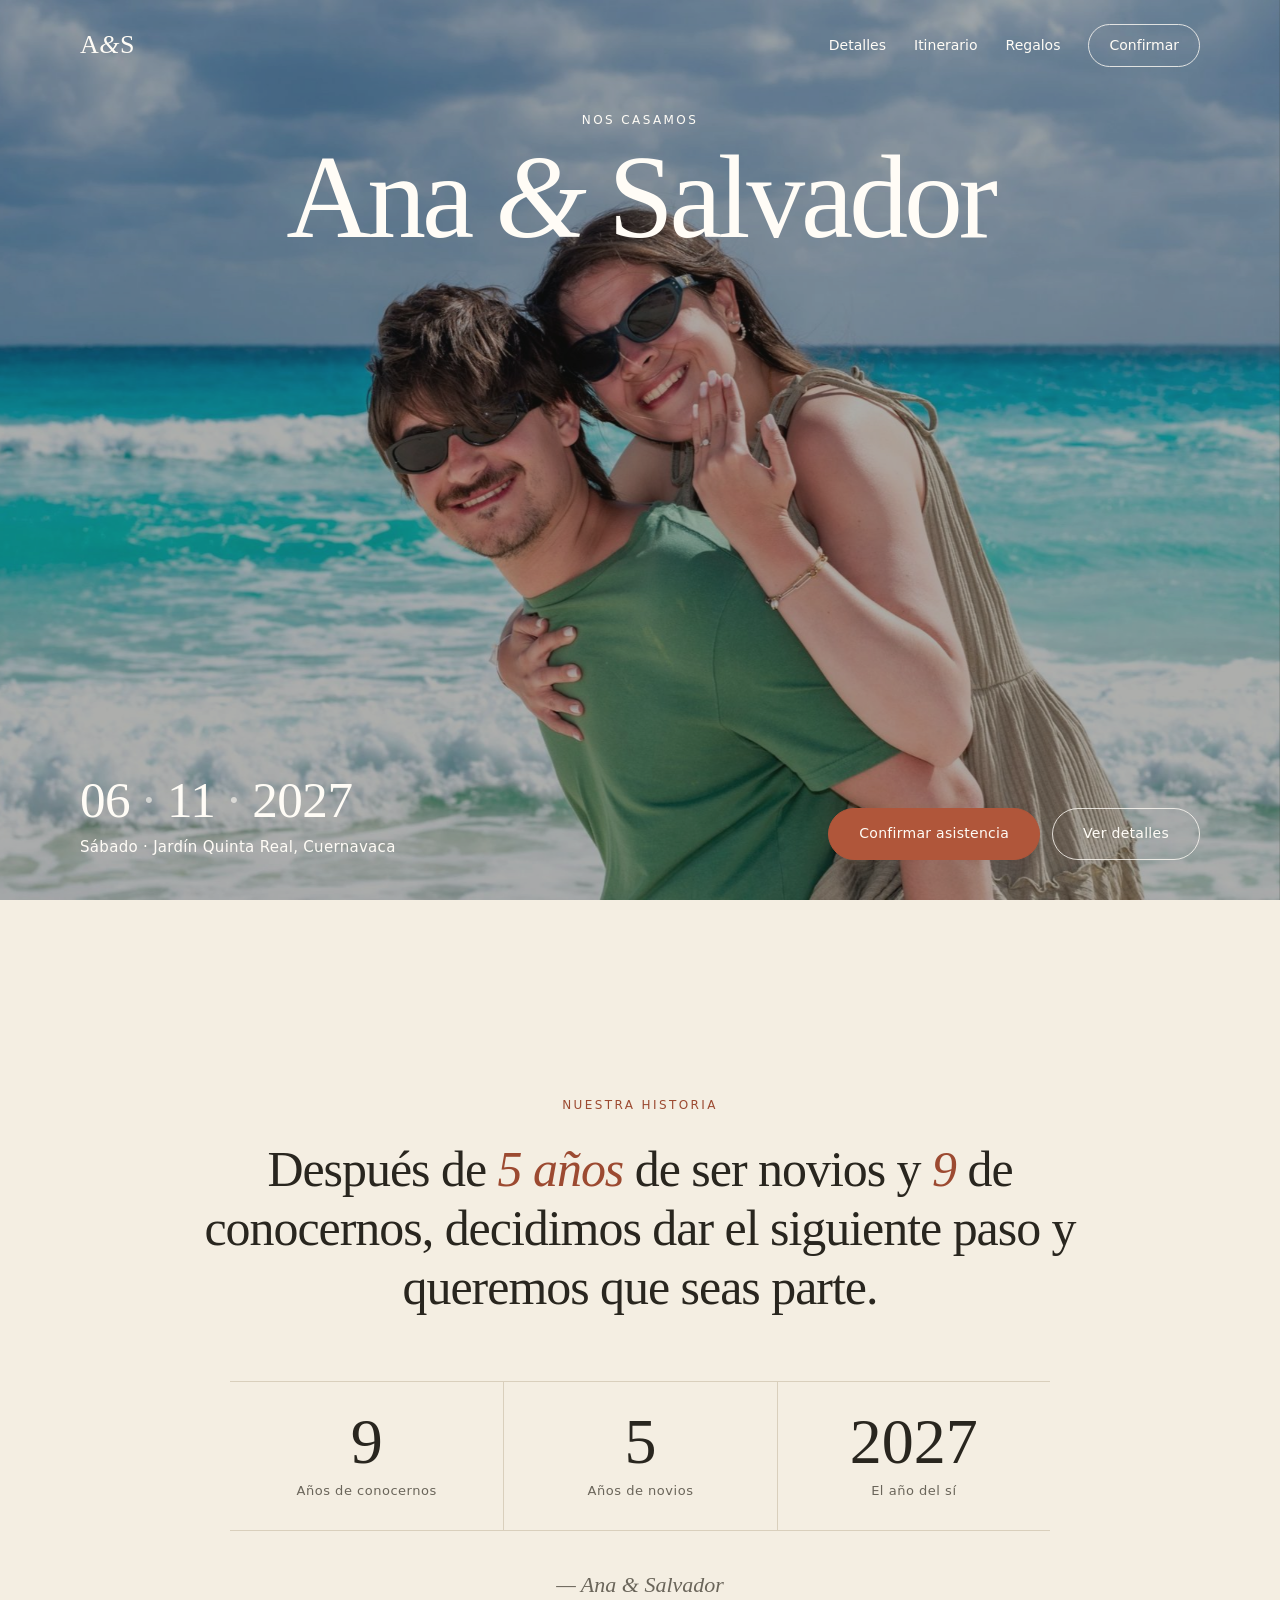
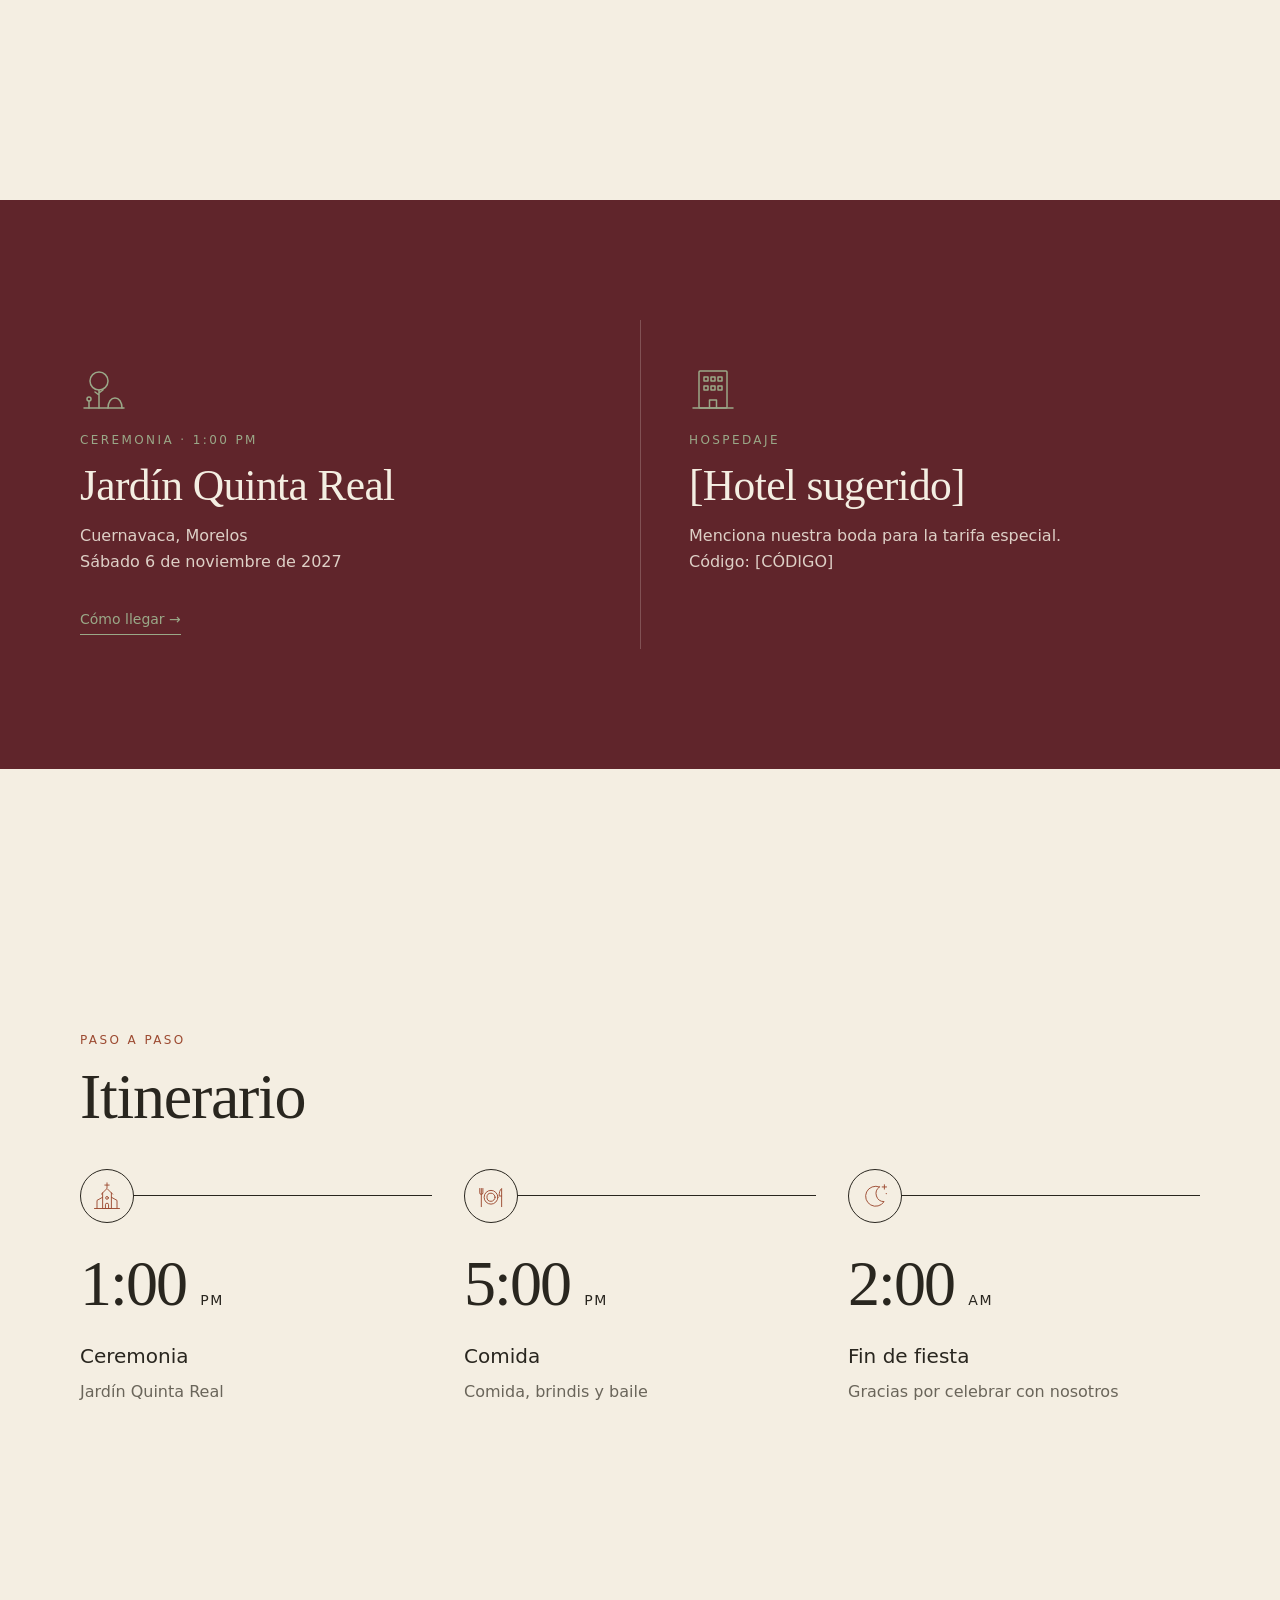
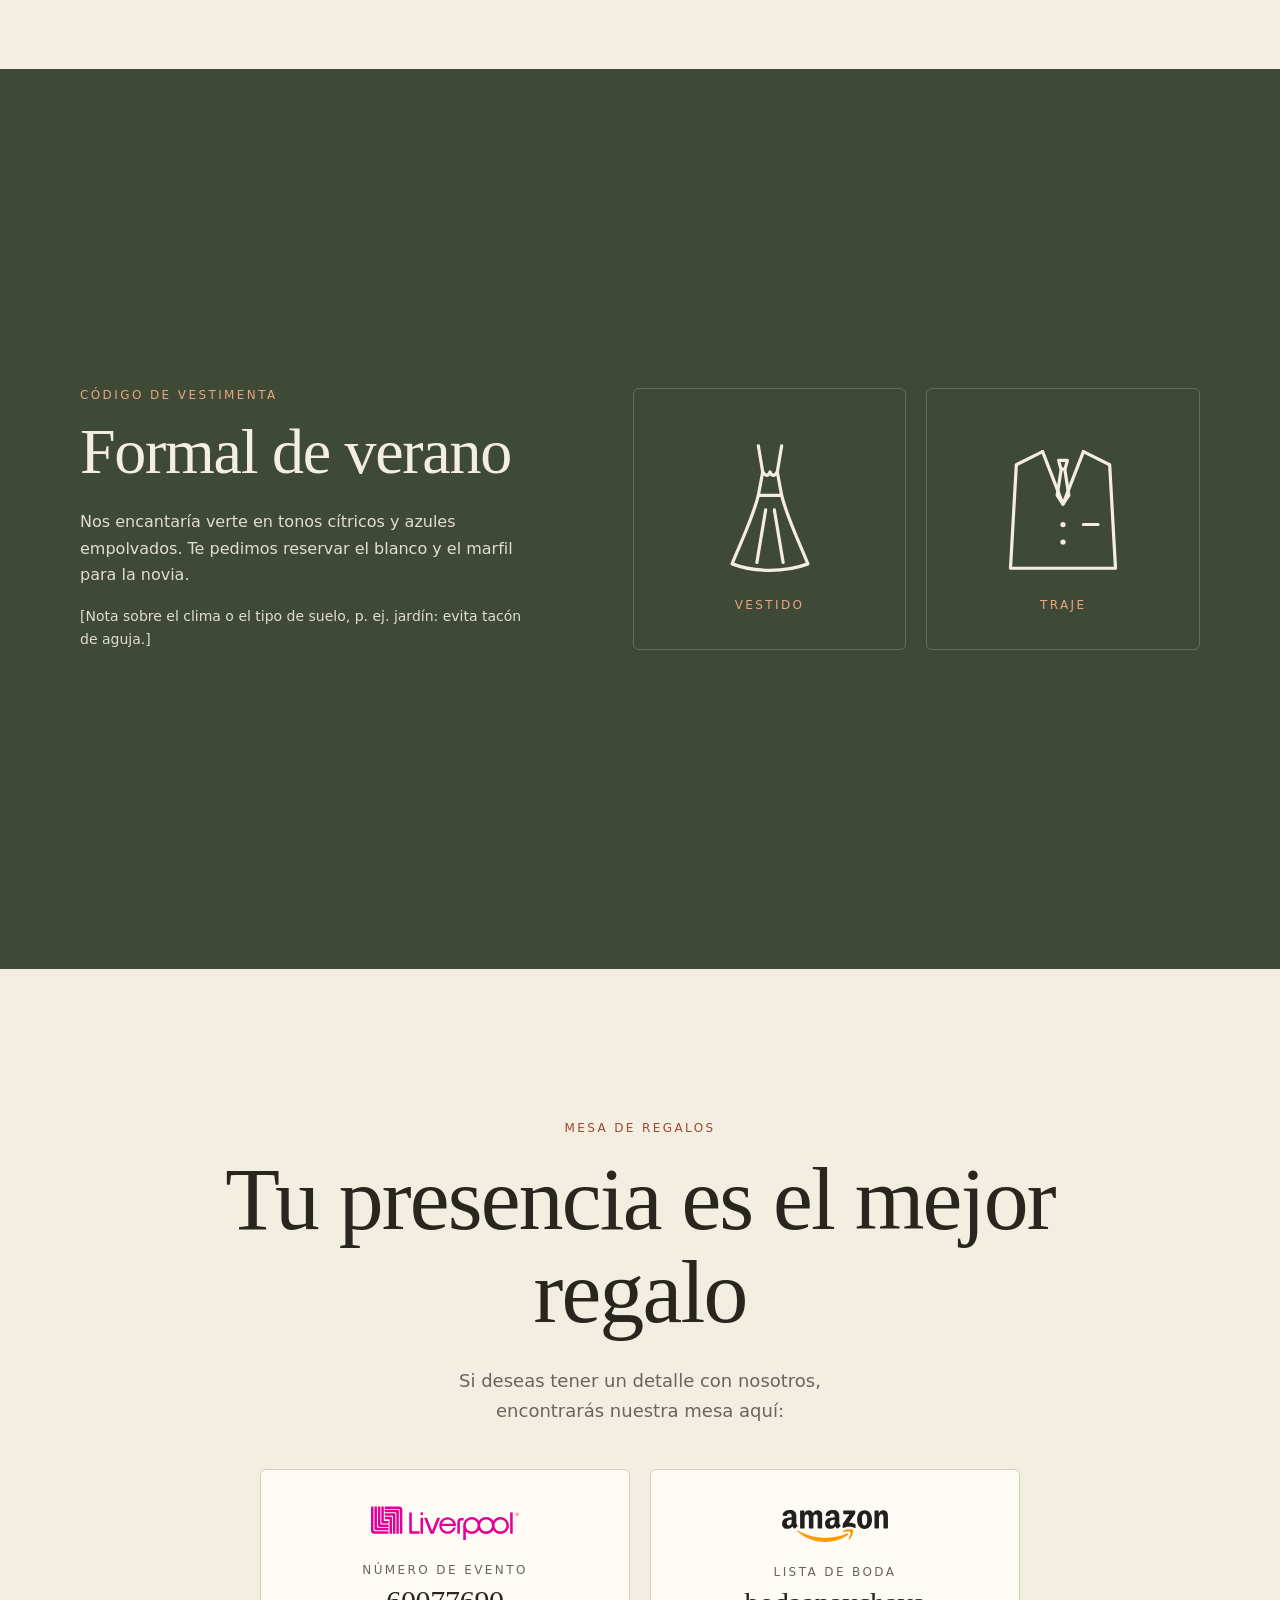
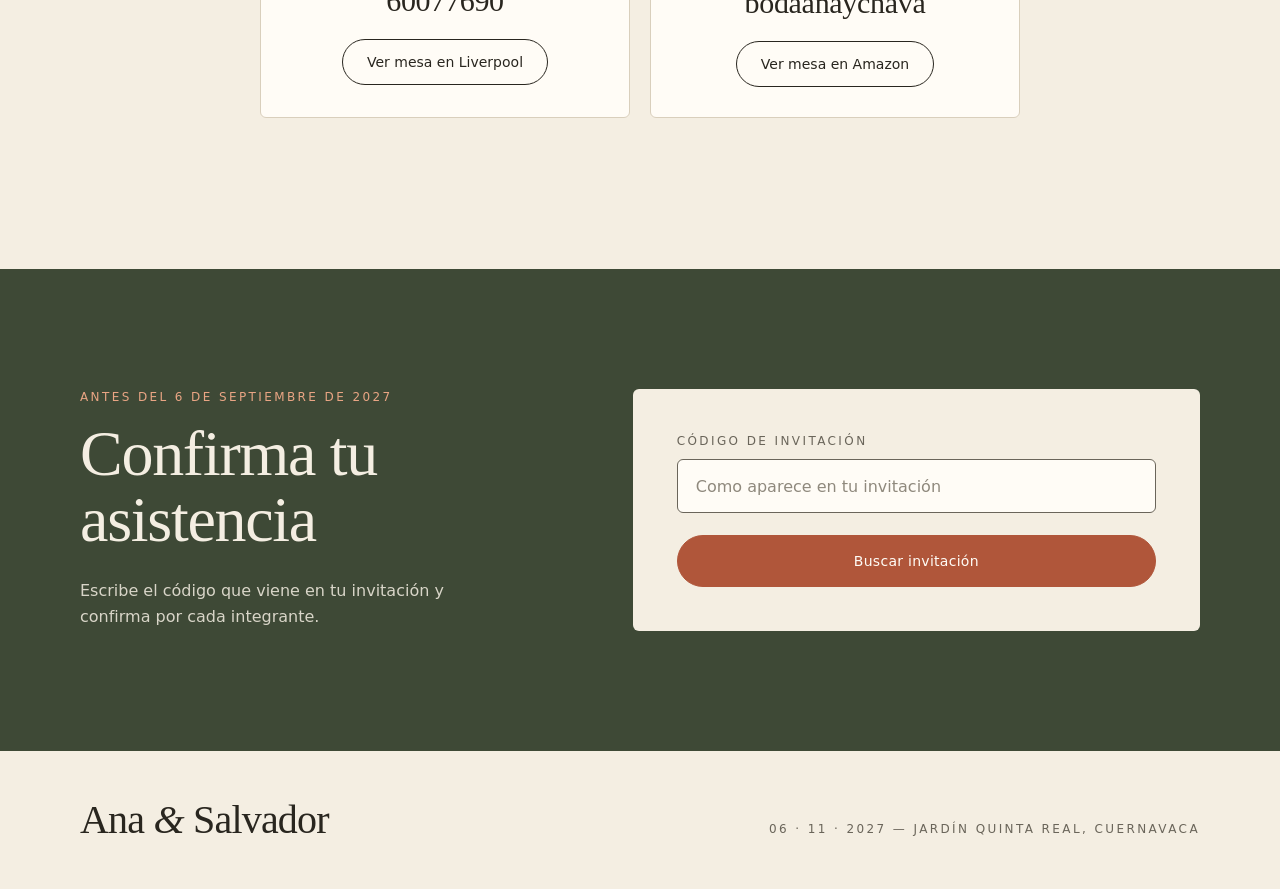
==== commit 7292742d: "Detalles en vino y secciones más compactas - Detalles: fondo vino (#60252B), letras e iconos en verd" ====
--- a/docs/index.html
+++ b/docs/index.html
@@ -12,7 +12,7 @@
 <link rel="preconnect" href="https://fonts.googleapis.com">
 <link rel="preconnect" href="https://fonts.gstatic.com" crossorigin>
 <link href="https://fonts.googleapis.com/css2?family=Fraunces:ital,opsz,wght@0,9..144,300;0,9..144,400;1,9..144,300;1,9..144,400&family=DM+Sans:wght@400;500&display=swap" rel="stylesheet">
-<link rel="stylesheet" href="styles.css?v=6">
+<link rel="stylesheet" href="styles.css?v=9">
 </head>
 <body>
 
@@ -64,12 +64,9 @@
 </section>
 
 <!-- Detalles -->
-<section id="detalles" class="screen tono-verde">
+<section id="detalles" class="screen tono-verde tono-vino">
   <div class="container">
-    <div class="section-head">
-      <p class="eyebrow">El gran día</p>
-      <h2 class="titulo">Detalles</h2>
-    </div>
+    <h2 class="sr-only">Detalles</h2>
     <div class="detalles">
       <article class="detalle">
         <span class="detalle-icono"><svg class="icono" viewBox="0 0 48 48" aria-hidden="true" focusable="false"><circle cx="19" cy="17" r="9"/><path d="M19 26v18M19 31l-4-3M19 29l4-3"/><path d="M28 44c0-6 3-10 7-10s7 4 7 10"/><path d="M9 44v-7"/><circle cx="9" cy="35" r="2"/><path d="M4 44h40"/></svg></span>
--- a/docs/styles.css
+++ b/docs/styles.css
@@ -283,3 +283,17 @@
   .atuendo .icono { width: 92px; height: 92px; }
   .btn-pinterest { width: 100%; }
 }
+
+/* Detalles en color vino, solo con la etiqueta como encabezado */
+.tono-vino { background: #60252B; }
+.tono-vino .detalles { border-top: 0; }
+.tono-vino .eyebrow:not(.muted), .tono-vino .detalle .link, .tono-vino .detalle-icono { color: var(--salvia); }
+/* Encabezado solo para lectores de pantalla */
+.sr-only { position: absolute; width: 1px; height: 1px; padding: 0; margin: -1px; overflow: hidden; clip: rect(0 0 0 0); white-space: nowrap; border: 0; }
+
+/* Detalles y Confirmación tienen poco contenido: miden lo que su contenido, sin pantalla completa */
+#detalles.screen, #rsvp.screen { min-height: 0; padding: 120px 0; }
+@media (max-width: 680px) {
+  #detalles.screen, #rsvp.screen { padding: 72px 0; }
+}
+.footer-inner { padding-top: 36px; padding-bottom: 36px; }
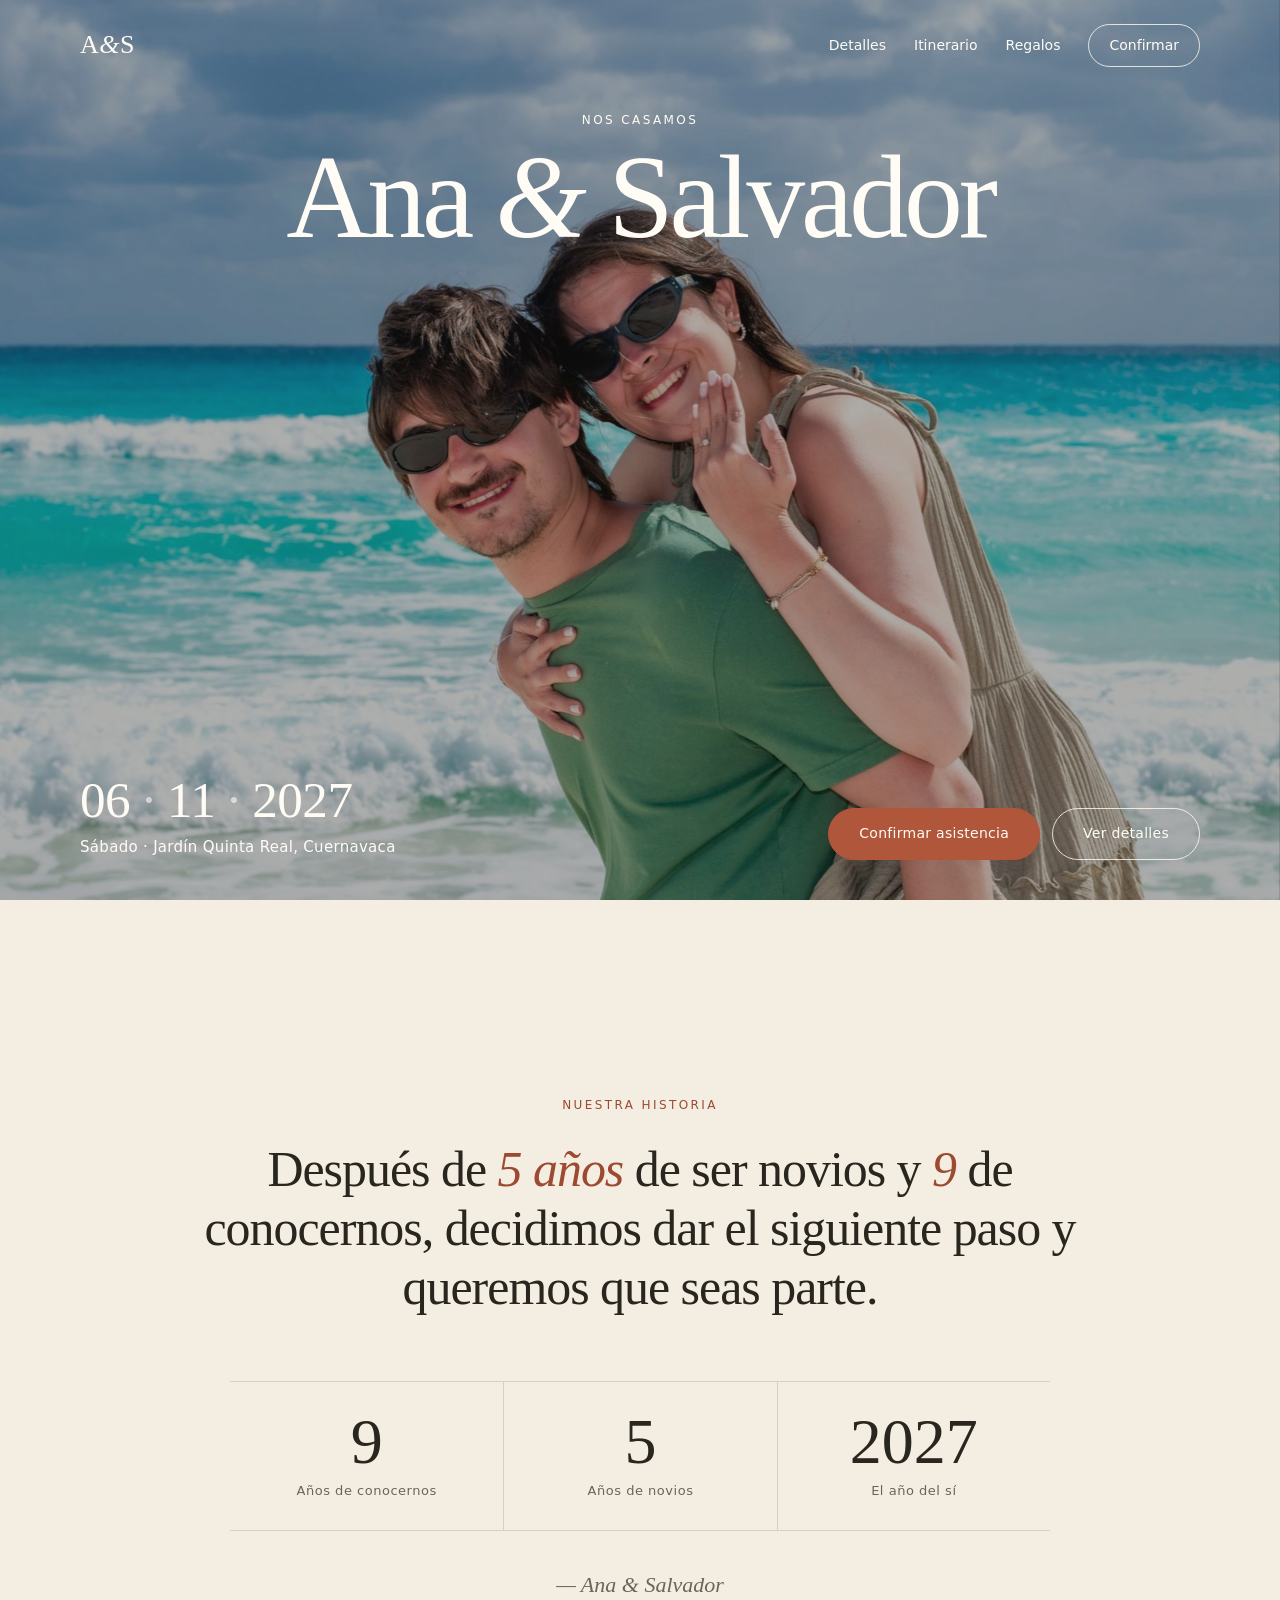
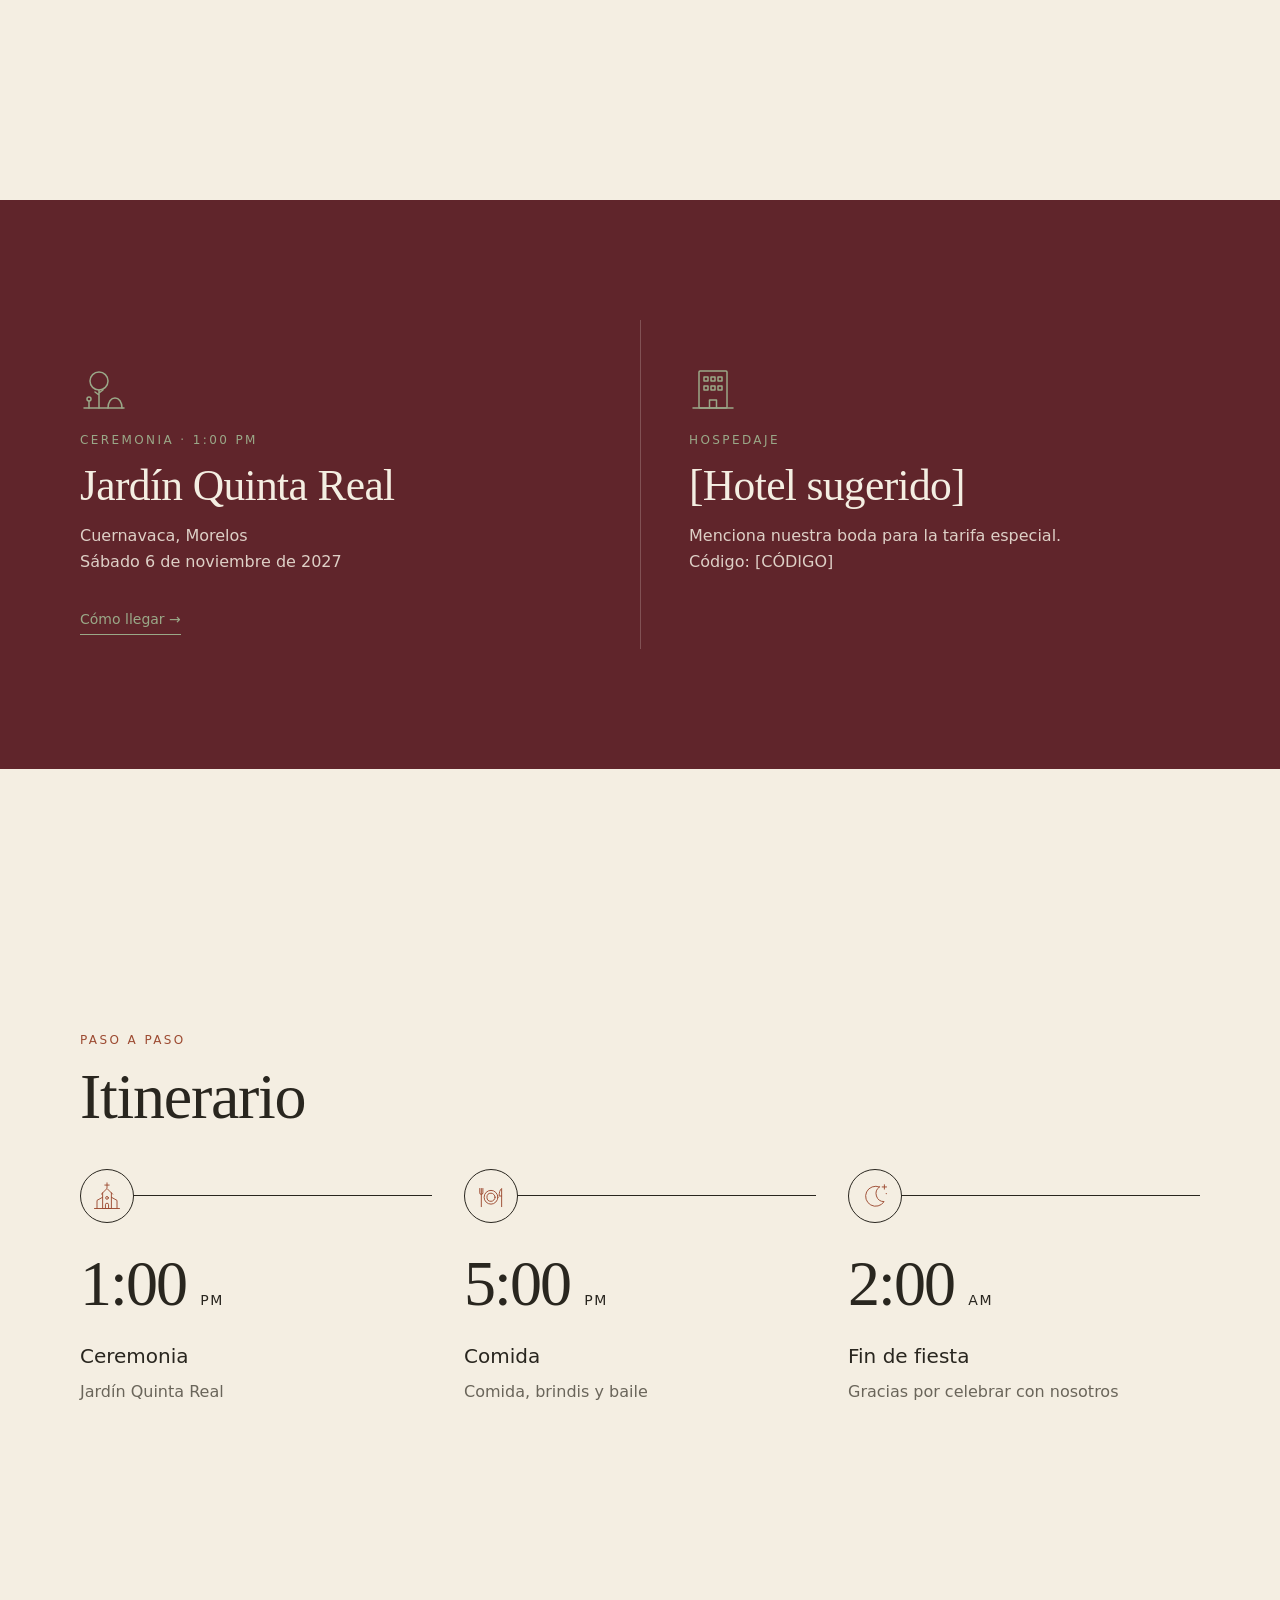
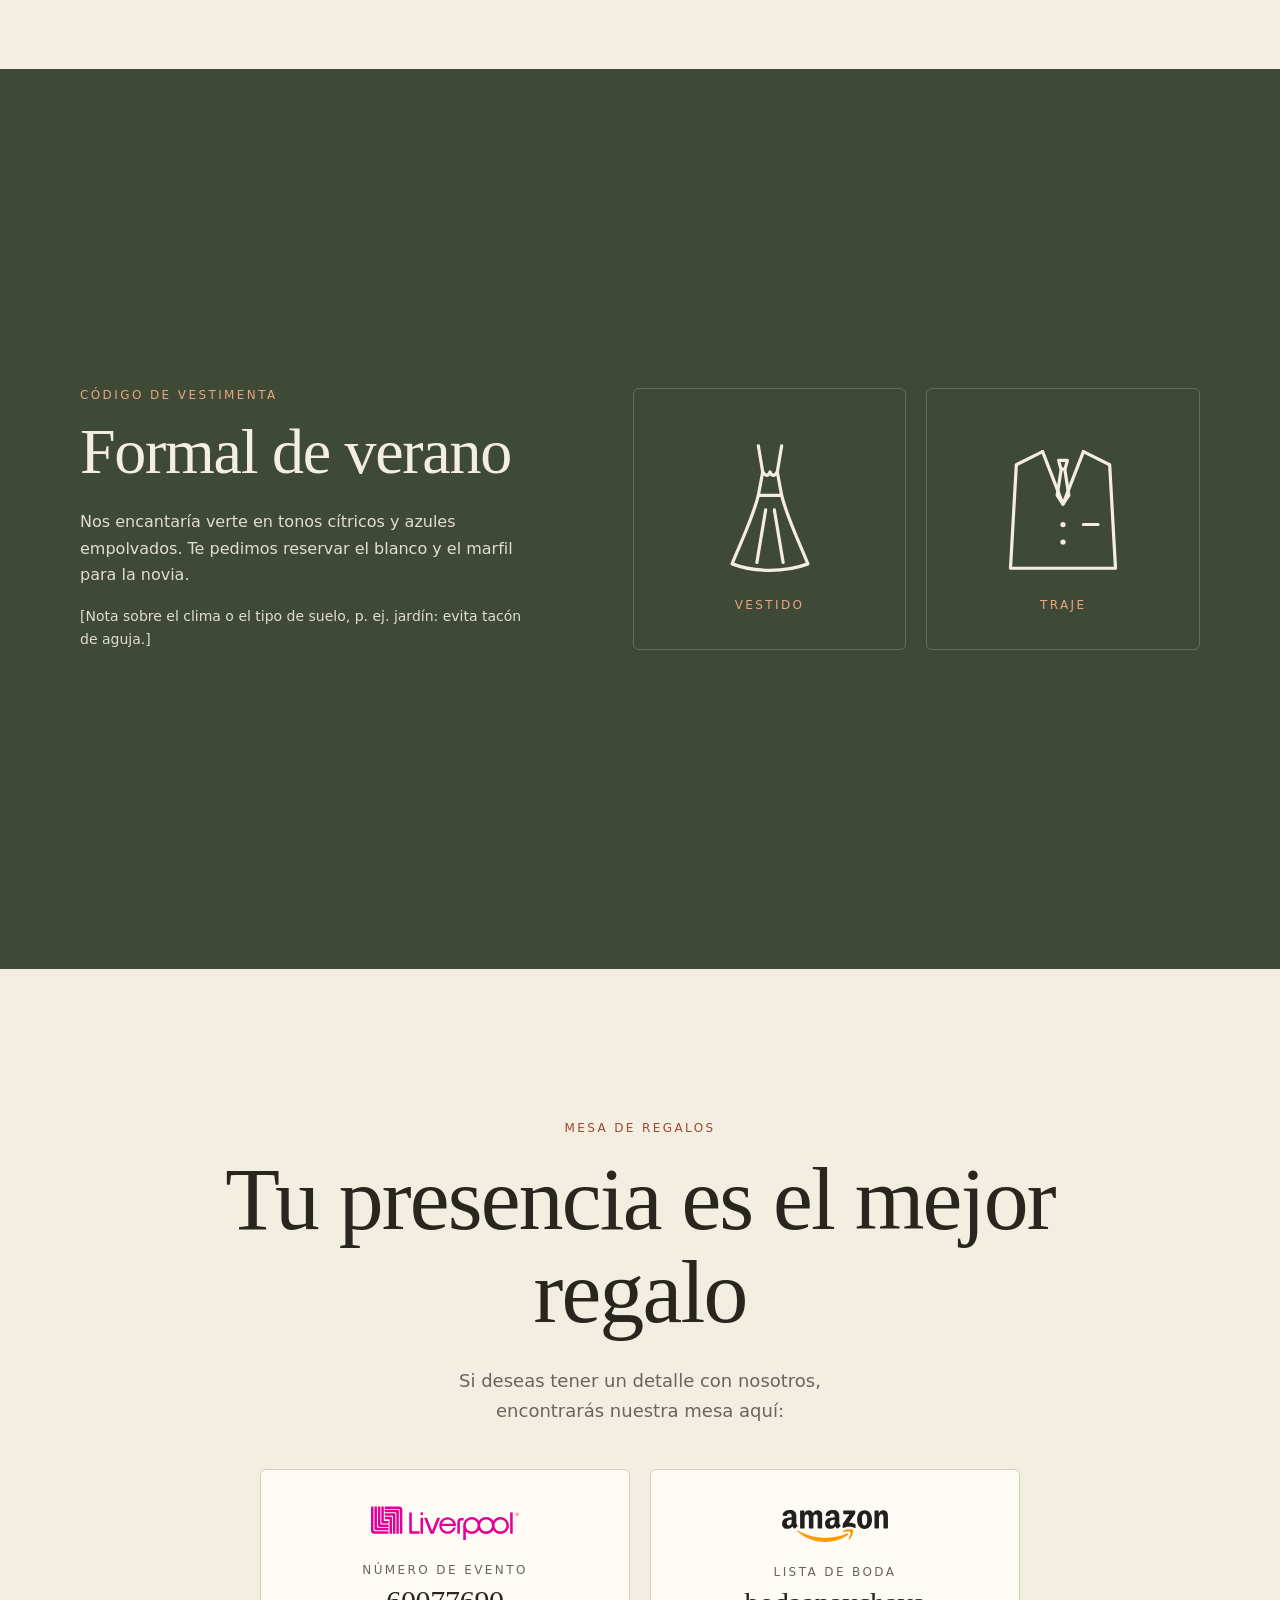
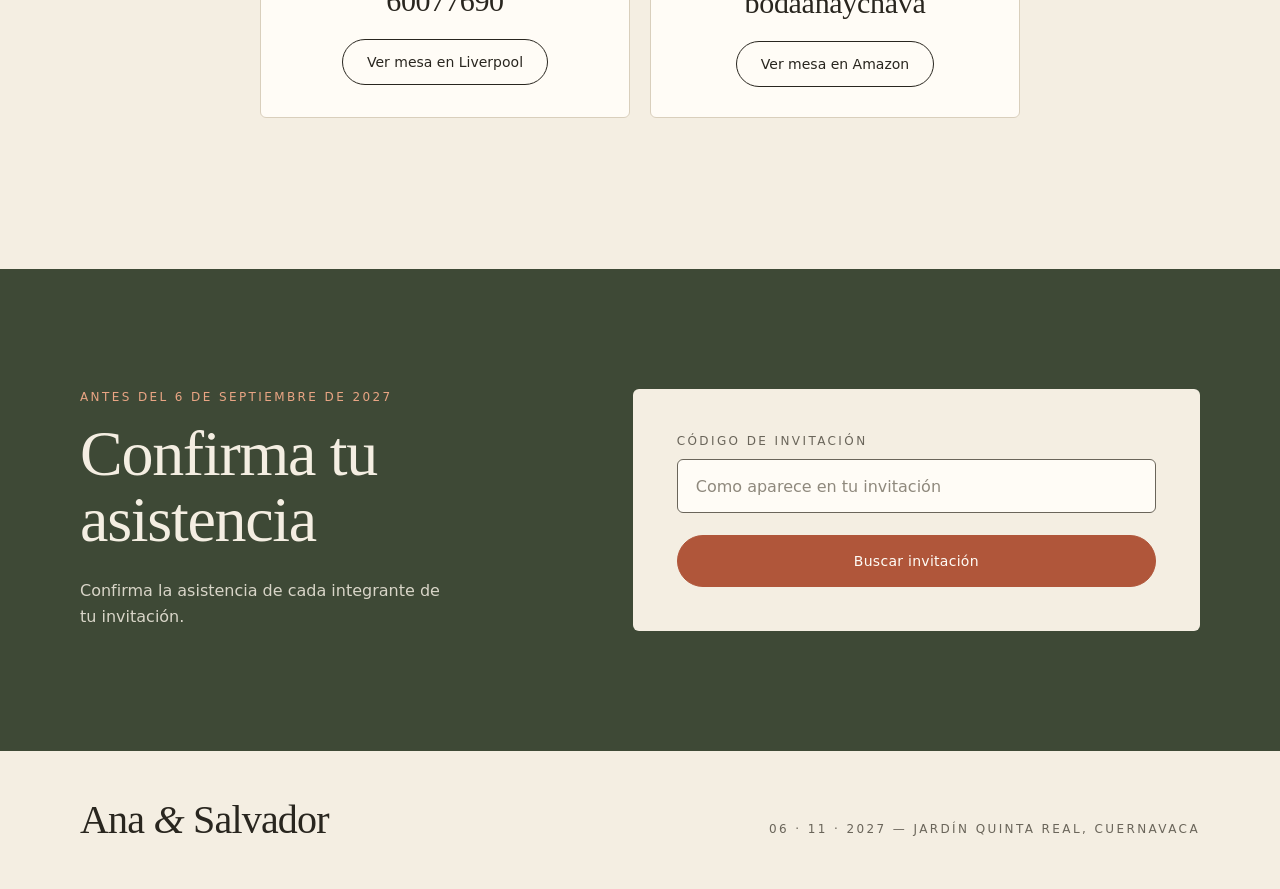
==== commit d5068247: "Invitación personalizada por código - docs/Invitacion: muestra la última hoja del diseño de Canva co" ====
--- a/docs/index.html
+++ b/docs/index.html
@@ -146,7 +146,7 @@
     <div class="rsvp-head">
       <p class="eyebrow">Antes del 6 de septiembre de 2027</p>
       <h2 class="titulo">Confirma tu asistencia</h2>
-      <p class="rsvp-nota">Escribe el código que viene en tu invitación y confirma por cada integrante.</p>
+      <p class="rsvp-nota">Confirma la asistencia de cada integrante de tu invitación.</p>
     </div>
 
     <div class="rsvp-panel">
